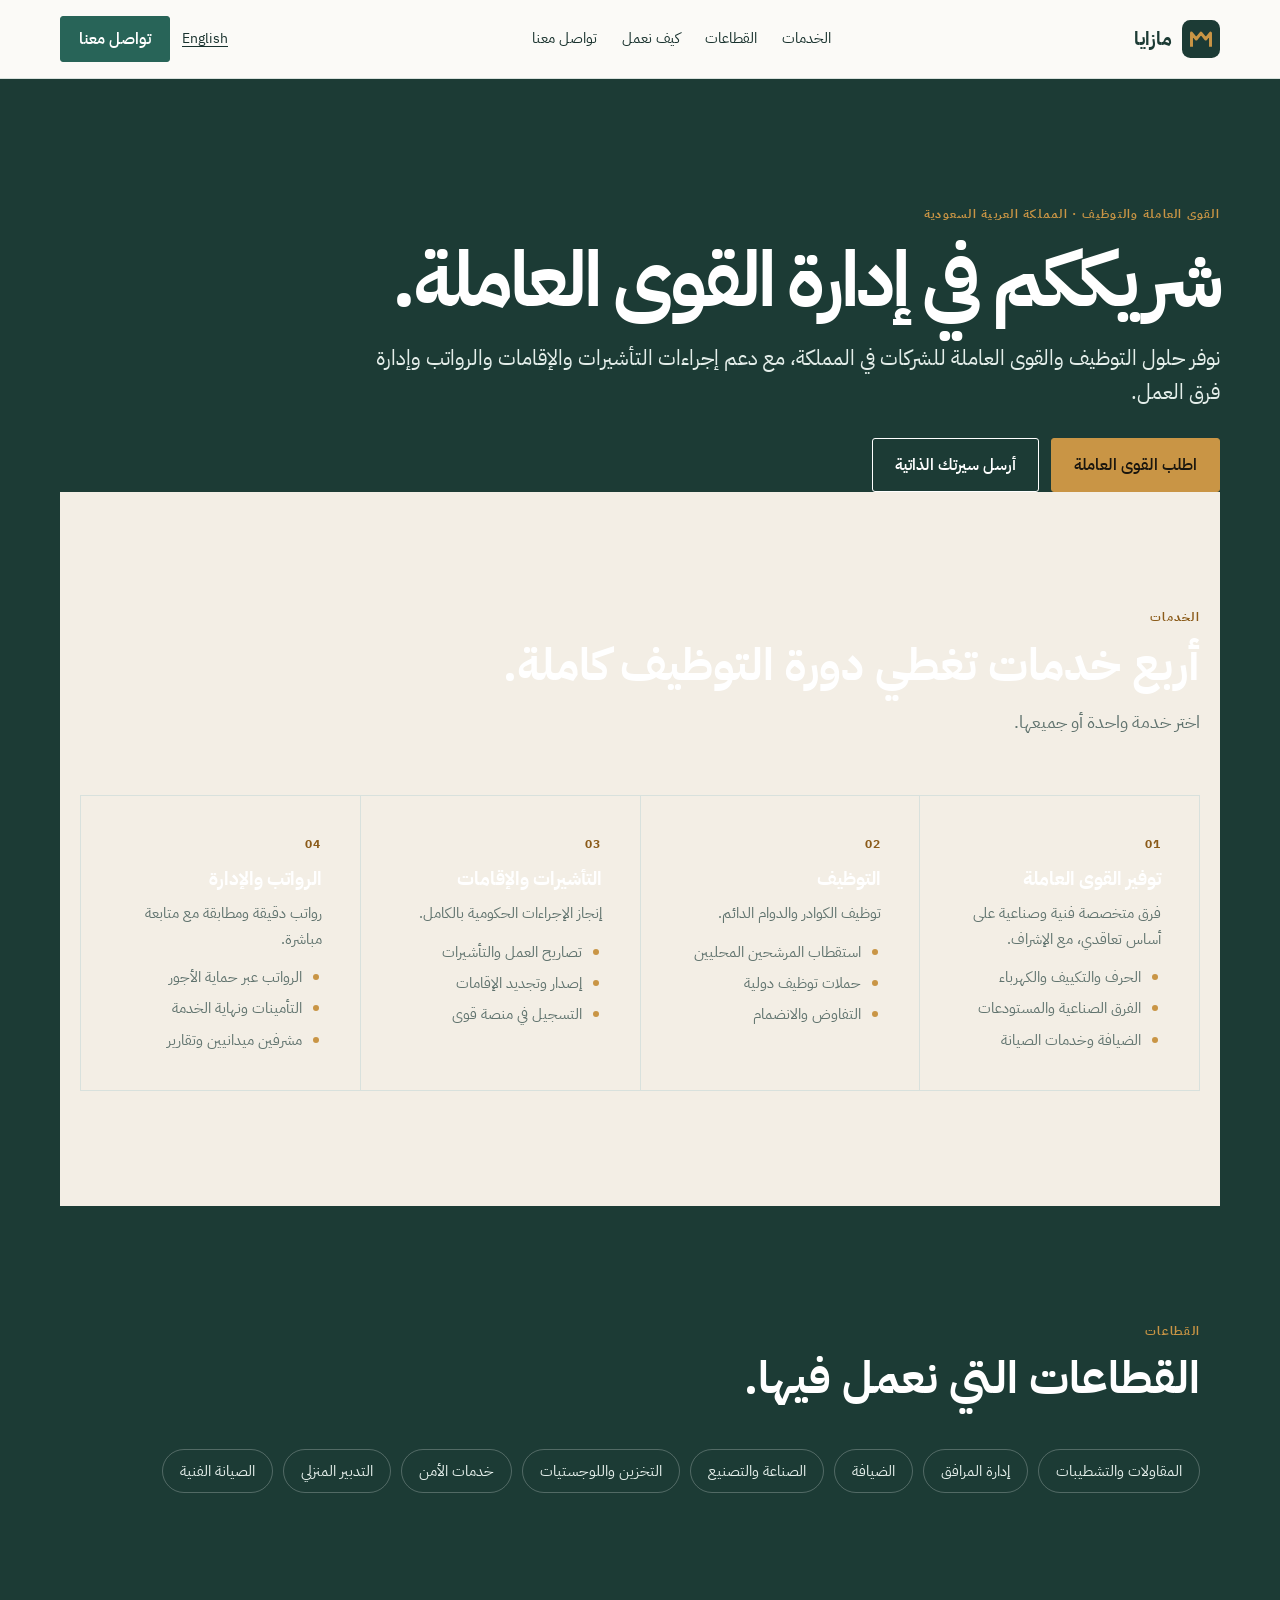
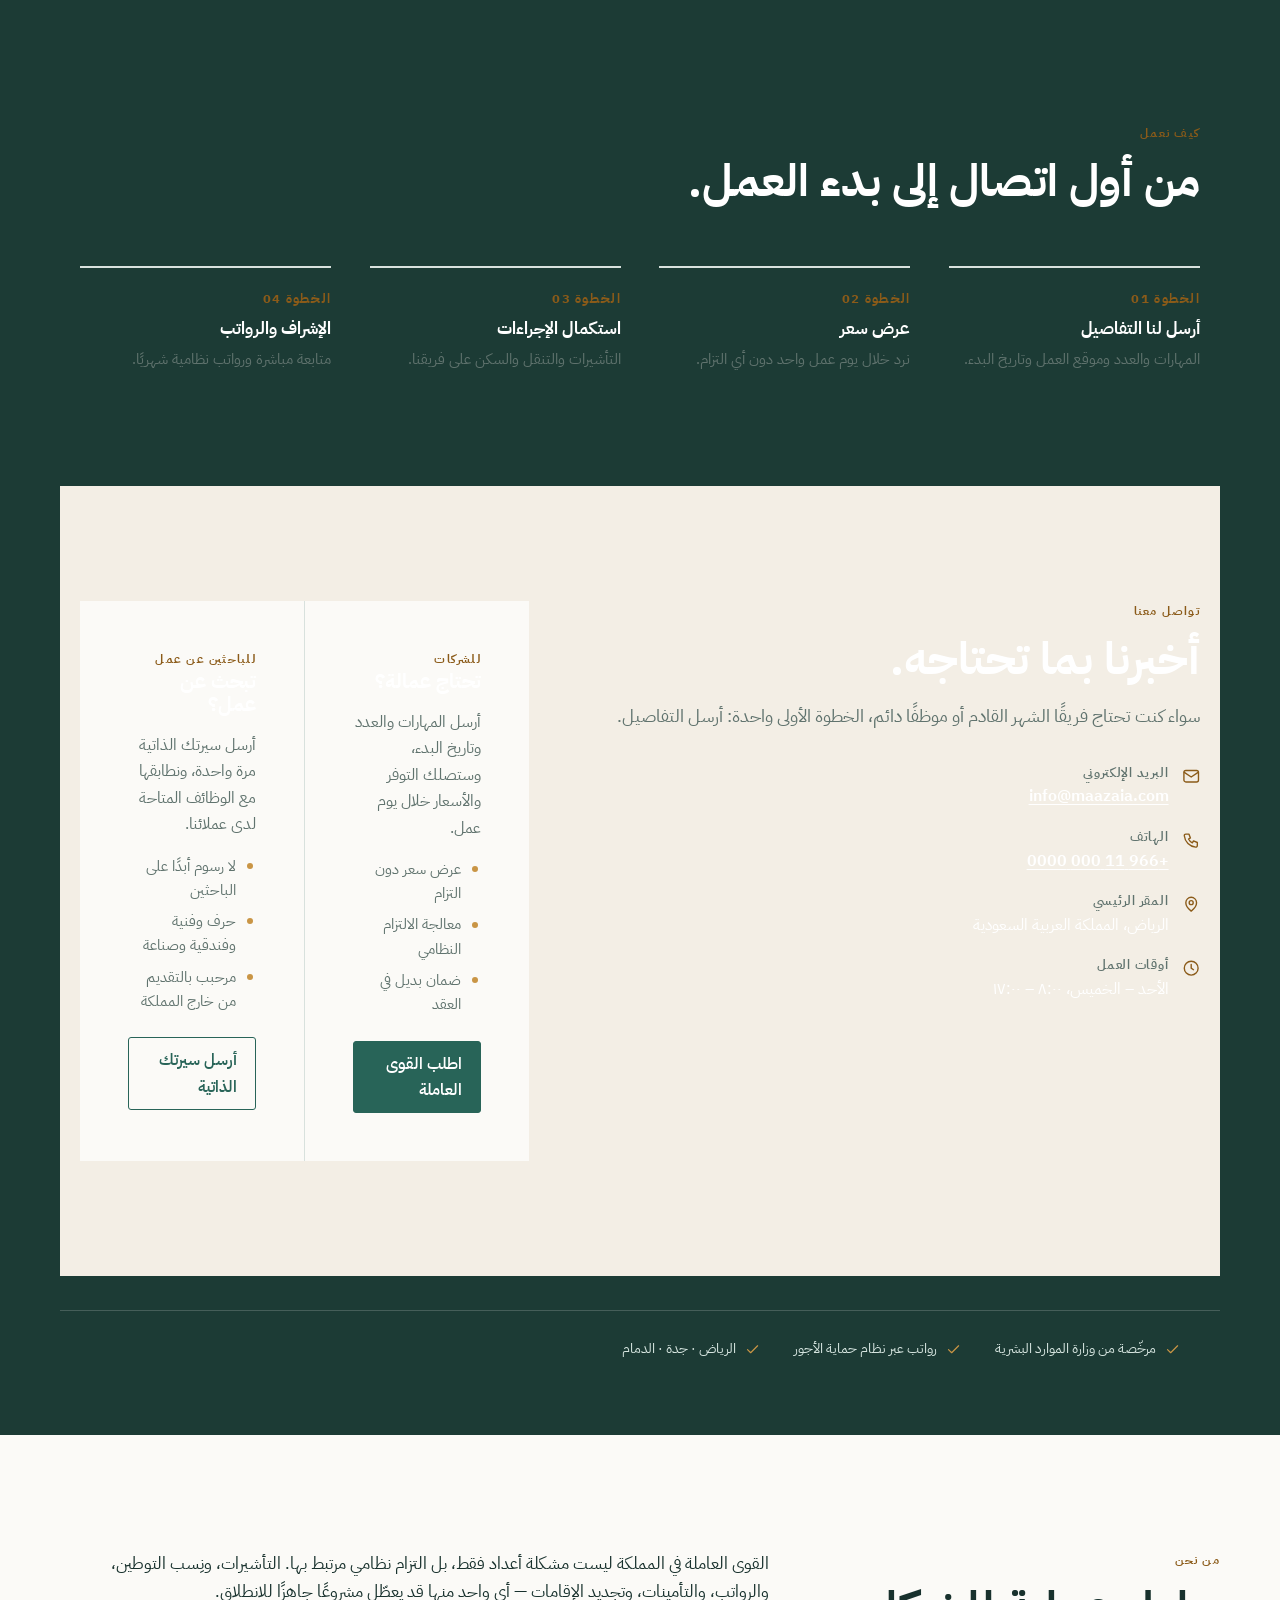
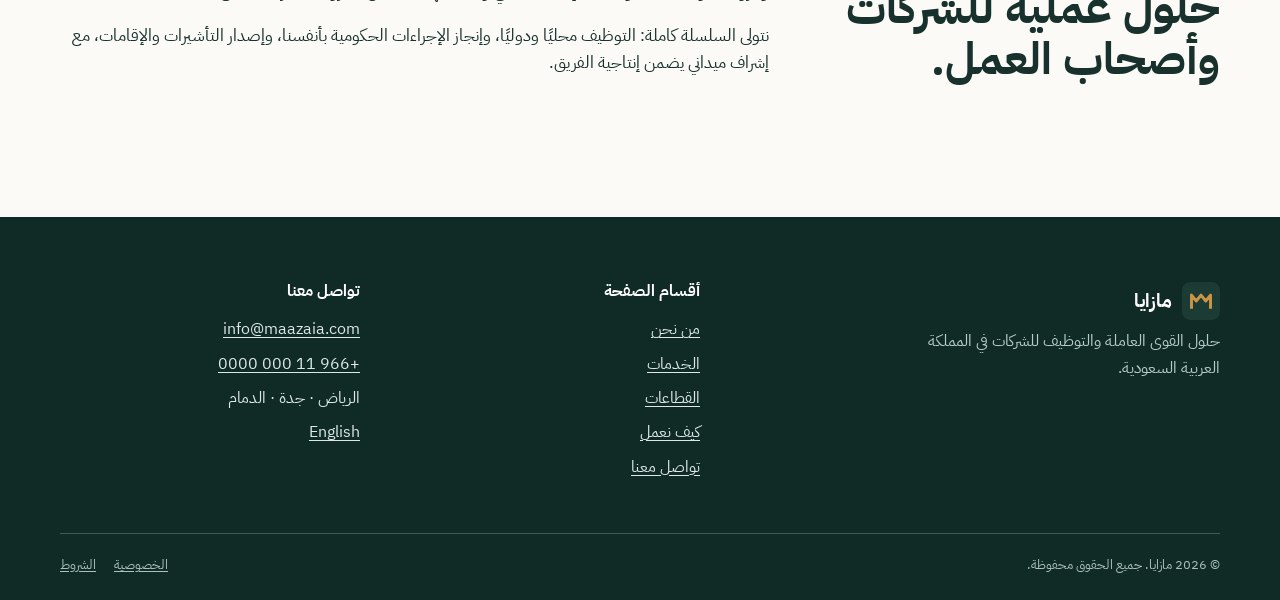
==== ar/index.html @ 1b54a712 "refactor: consolidate site into a single-page landing page The site had nine near-duplicate pages (1" ====
<!doctype html>
<html lang="ar" dir="rtl">
<head>
<meta charset="utf-8">
<meta name="viewport" content="width=device-width, initial-scale=1">
<title>مازايا | حلول القوى العاملة والتوظيف في المملكة</title>
<meta name="description" content="مازايا توفر حلول القوى العاملة والتوظيف، ومعالجة التأشيرات والإقامات والرواتب للشركات في المملكة العربية السعودية.">
<link rel="canonical" href="https://maazaia.com/ar/">
<link rel="alternate" hreflang="en" href="https://maazaia.com/">
<link rel="alternate" hreflang="ar" href="https://maazaia.com/ar/">
<link rel="alternate" hreflang="x-default" href="https://maazaia.com/">
<meta name="robots" content="index, follow, max-image-preview:large">
<meta name="theme-color" content="#1c3b35">
<meta property="og:type" content="website">
<meta property="og:site_name" content="مازايا">
<meta property="og:locale" content="ar_SA">
<meta property="og:url" content="https://maazaia.com/ar/">
<meta property="og:title" content="مازايا | حلول القوى العاملة والتوظيف في المملكة">
<meta property="og:description" content="حلول القوى العاملة والتوظيف، ومعالجة التأشيرات والإقامات والرواتب للشركات في المملكة العربية السعودية.">
<meta property="og:image" content="https://maazaia.com/assets/img/og-image.png">
<meta name="twitter:card" content="summary_large_image">
<link rel="icon" href="../assets/img/favicon.svg" type="image/svg+xml">
<link rel="preconnect" href="https://fonts.googleapis.com">
<link rel="preconnect" href="https://fonts.gstatic.com" crossorigin>
<link rel="stylesheet" href="https://fonts.googleapis.com/css2?family=IBM+Plex+Sans+Arabic:wght@300;400;500;600;700&display=swap">
<link rel="stylesheet" href="../assets/css/styles.css">
</head>
<body>
<a class="skip" href="#main">تخطي إلى المحتوى</a>

<header class="site-head">
  <div class="wrap site-head__in">
    <a class="brand" href="/ar/" aria-label="مازايا"><img class="brand__mark" src="../assets/img/logo-placeholder.svg" alt="" width="38" height="38"><span>مازايا</span></a>
    <nav class="nav" aria-label="القائمة"><ul class="nav__list"><li><a class="nav__link" href="#services">الخدمات</a></li><li><a class="nav__link" href="#sectors">القطاعات</a></li><li><a class="nav__link" href="#how">كيف نعمل</a></li><li><a class="nav__link" href="#contact">تواصل معنا</a></li></ul></nav>
    <div class="head-actions">
      <a class="lang" href="/" hreflang="en" lang="en">English</a>
      <a class="btn head-cta" href="#contact">تواصل معنا</a>
    </div>
  </div>
</header>

<main id="main">

  <section class="hero">
    <div class="wrap">
      <span class="eyebrow eyebrow--onink">القوى العاملة والتوظيف · المملكة العربية السعودية</span>
      <h1 style="margin-top:var(--sp-sm)">شريككم في إدارة القوى العاملة.</h1>
      <p class="hero__sub">نوفر حلول التوظيف والقوى العاملة للشركات في المملكة، مع دعم إجراءات التأشيرات والإقامات والرواتب وإدارة فرق العمل.</p>
      <div class="btns" style="margin-top:28px">
        <a class="btn btn--accent btn--lg" href="#contact">اطلب القوى العاملة</a>
        <a class="btn btn--onink btn--lg" href="#contact">أرسل سيرتك الذاتية</a>
      </div>
<section class="section band" id="services">
    <div class="wrap">
      <div class="head" style="margin-bottom:clamp(34px,5vw,58px)">
        <span class="eyebrow">الخدمات</span>
        <h2 style="margin-top:var(--sp-sm)">أربع خدمات تغطي دورة التوظيف كاملة.</h2>
        <p class="lead">اختر خدمة واحدة أو جميعها.</p>
      </div>
      <div class="cards">
        <div class="card"><span class="card__n">01</span><h3>توفير القوى العاملة</h3><p>فرق متخصصة فنية وصناعية على أساس تعاقدي، مع الإشراف.</p><ul class="card__list"><li>الحرف والتكييف والكهرباء</li><li>الفرق الصناعية والمستودعات</li><li>الضيافة وخدمات الصيانة</li></ul></div>
        <div class="card"><span class="card__n">02</span><h3>التوظيف</h3><p>توظيف الكوادر والدوام الدائم.</p><ul class="card__list"><li>استقطاب المرشحين المحليين</li><li>حملات توظيف دولية</li><li>التفاوض والانضمام</li></ul></div>
        <div class="card"><span class="card__n">03</span><h3>التأشيرات والإقامات</h3><p>إنجاز الإجراءات الحكومية بالكامل.</p><ul class="card__list"><li>تصاريح العمل والتأشيرات</li><li>إصدار وتجديد الإقامات</li><li>التسجيل في منصة قوى</li></ul></div>
        <div class="card"><span class="card__n">04</span><h3>الرواتب والإدارة</h3><p>رواتب دقيقة ومطابقة مع متابعة مباشرة.</p><ul class="card__list"><li>الرواتب عبر حماية الأجور</li><li>التأمينات ونهاية الخدمة</li><li>مشرفين ميدانيين وتقارير</li></ul></div>
      </div>
    </div>
  </section>

  <section class="section band--ink" id="sectors">
    <div class="wrap">
      <div class="head" style="margin-bottom:clamp(28px,4vw,44px)">
        <span class="eyebrow eyebrow--onink">القطاعات</span>
        <h2 style="margin-top:var(--sp-sm);color:#fff">القطاعات التي نعمل فيها.</h2>
      </div>
      <ul class="pills" style="list-style:none;padding:0;margin:0">
        <li class="pill">المقاولات والتشطيبات</li>
        <li class="pill">إدارة المرافق</li>
        <li class="pill">الضيافة</li>
        <li class="pill">الصناعة والتصنيع</li>
        <li class="pill">التخزين واللوجستيات</li>
        <li class="pill">خدمات الأمن</li>
        <li class="pill">التدبير المنزلي</li>
        <li class="pill">الصيانة الفنية</li>
      </ul>
    </div>
  </section>

  <section class="section" id="how">
    <div class="wrap">
      <div class="head" style="margin-bottom:clamp(34px,5vw,58px)">
        <span class="eyebrow">كيف نعمل</span>
        <h2 style="margin-top:var(--sp-sm)">من أول اتصال إلى بدء العمل.</h2>
      </div>
      <div class="process">
        <div class="step"><span class="step__n">الخطوة 01</span><h3>أرسل لنا التفاصيل</h3><p>المهارات والعدد وموقع العمل وتاريخ البدء.</p></div>
        <div class="step"><span class="step__n">الخطوة 02</span><h3>عرض سعر</h3><p>نرد خلال يوم عمل واحد دون أي التزام.</p></div>
        <div class="step"><span class="step__n">الخطوة 03</span><h3>استكمال الإجراءات</h3><p>التأشيرات والتنقل والسكن على فريقنا.</p></div>
        <div class="step"><span class="step__n">الخطوة 04</span><h3>الإشراف والرواتب</h3><p>متابعة مباشرة ورواتب نظامية شهريًا.</p></div>
      </div>
    </div>
  </section>

<section class="section band" id="contact">
    <div class="wrap contact-grid">
      <div>
        <span class="eyebrow">تواصل معنا</span>
        <h2 style="margin-top:var(--sp-sm)">أخبرنا بما تحتاجه.</h2>
        <p class="lead" style="margin-bottom:30px">سواء كنت تحتاج فريقًا الشهر القادم أو موظفًا دائم، الخطوة الأولى واحدة: أرسل التفاصيل.</p>
        <ul class="contact-list">
          <li><svg viewBox="0 0 24 24" fill="none" stroke="currentColor" stroke-width="1.8" stroke-linecap="round" stroke-linejoin="round" aria-hidden="true"><rect x="2.5" y="4.5" width="19" height="15" rx="2.5"/><path d="M3 7l9 6 9-6"/></svg><span><strong>البريد الإلكتروني</strong><a href="mailto:info@maazaia.com">info@maazaia.com</a></span></li>
          <li><svg viewBox="0 0 24 24" fill="none" stroke="currentColor" stroke-width="1.8" stroke-linecap="round" stroke-linejoin="round" aria-hidden="true"><path d="M5 4h4l2 5-2.5 1.5a11 11 0 005 5L15 13l5 2v4a2 2 0 01-2.2 2A16.5 16.5 0 013 6.2 2 2 0 015 4z"/></svg><span><strong>الهاتف</strong><a href="tel:+966110000000">+966 11 000 0000</a></span></li>
          <li><svg viewBox="0 0 24 24" fill="none" stroke="currentColor" stroke-width="1.8" stroke-linecap="round" stroke-linejoin="round" aria-hidden="true"><path d="M12 21s7-5.6 7-11a7 7 0 10-14 0c0 5.4 7 11 7 11z"/><circle cx="12" cy="10" r="2.6"/></svg><span><strong>المقر الرئيسي</strong>الرياض، المملكة العربية السعودية</span></li>
          <li><svg viewBox="0 0 24 24" fill="none" stroke="currentColor" stroke-width="1.8" stroke-linecap="round" stroke-linejoin="round" aria-hidden="true"><circle cx="12" cy="12" r="9"/><path d="M12 7v5l3 2"/></svg><span><strong>أوقات العمل</strong>الأحد – الخميس، ٨:٠٠ – ١٧:٠٠</span></li>
        </ul>
      </div>
      <div class="audience">
        <div class="audience__col">
          <span class="eyebrow">للشركات</span><h3>تحتاج عمالة؟</h3>
          <p style="color:var(--muted)">أرسل المهارات والعدد وتاريخ البدء، وستصلك التوفر والأسعار خلال يوم عمل.</p>
          <ul class="card__list" style="margin-top:16px"><li>عرض سعر دون التزام</li><li>معالجة الالتزام النظامي</li><li>ضمان بديل في العقد</li></ul>
          <a class="btn" style="margin-top:24px" href="mailto:info@maazaia.com?subject=Manpower%20request">اطلب القوى العاملة</a>
        </div>
        <div class="audience__col">
          <span class="eyebrow">للباحثين عن عمل</span><h3>تبحث عن عمل؟</h3>
          <p style="color:var(--muted)">أرسل سيرتك الذاتية مرة واحدة، ونطابقها مع الوظائف المتاحة لدى عملائنا.</p>
          <ul class="card__list" style="margin-top:16px"><li>لا رسوم أبدًا على الباحثين</li><li>حرف وفنية وفندقية وصناعة</li><li>مرحبب بالتقديم من خارج المملكة</li></ul>
          <a class="btn btn--ghost" style="margin-top:24px" href="mailto:info@maazaia.com?subject=CV">أرسل سيرتك الذاتية</a>
        </div>
      </div>
    </div>
  </section>
<!--S3-->
      <ul class="trust">
        <li class="trust__item"><svg viewBox="0 0 24 24" fill="none" stroke="currentColor" stroke-width="1.9" stroke-linecap="round" stroke-linejoin="round" aria-hidden="true"><path d="M20 6L9 17l-5-5"/></svg>مرخّصة من وزارة الموارد البشرية</li>
        <li class="trust__item"><svg viewBox="0 0 24 24" fill="none" stroke="currentColor" stroke-width="1.9" stroke-linecap="round" stroke-linejoin="round" aria-hidden="true"><path d="M20 6L9 17l-5-5"/></svg>رواتب عبر نظام حماية الأجور</li>
        <li class="trust__item"><svg viewBox="0 0 24 24" fill="none" stroke="currentColor" stroke-width="1.9" stroke-linecap="round" stroke-linejoin="round" aria-hidden="true"><path d="M20 6L9 17l-5-5"/></svg>الرياض · جدة · الدمام</li>
      </ul>
    </div>
  </section>

  <section class="section" id="about">
    <div class="wrap split">
      <div><span class="eyebrow">من نحن</span><h2 style="margin-top:var(--sp-sm)">حلول عملية للشركات وأصحاب العمل.</h2></div>
      <div class="prose">
        <p>القوى العاملة في المملكة ليست مشكلة أعداد فقط، بل التزام نظامي مرتبط بها. التأشيرات، ونِسب التوطين، والرواتب، والتأمينات، وتجديد الإقامات — أي واحد منها قد يعطّل مشروعًا جاهزًا للانطلاق.</p>
        <p>نتولى السلسلة كاملة: التوظيف محليًا ودوليًا، وإنجاز الإجراءات الحكومية بأنفسنا، وإصدار التأشيرات والإقامات، مع إشراف ميداني يضمن إنتاجية الفريق.</p>
      </div>
    </div>
  </section>

</main>

<footer class="site-foot">
  <div class="wrap">
    <div class="foot__cols">
      <div class="foot__brand"><a class="brand" href="/ar/" style="color:#fff"><img class="brand__mark" src="../assets/img/logo-placeholder.svg" alt="" width="38" height="38"><span>مازايا</span></a><p>حلول القوى العاملة والتوظيف للشركات في المملكة العربية السعودية.</p></div>
      <div><h2 class="foot__h">أقسام الصفحة</h2><ul class="foot__list"><li><a href="#about">من نحن</a></li><li><a href="#services">الخدمات</a></li><li><a href="#sectors">القطاعات</a></li><li><a href="#how">كيف نعمل</a></li><li><a href="#contact">تواصل معنا</a></li></ul></div>
      <div><h2 class="foot__h">تواصل معنا</h2><ul class="foot__list"><li><a href="mailto:info@maazaia.com">info@maazaia.com</a></li><li><a href="tel:+966110000000">+966 11 000 0000</a></li><li>الرياض · جدة · الدمام</li><li><a href="/" lang="en">English</a></li></ul></div>
    </div>
    <div class="foot__bar"><span>© 2026 مازايا. جميع الحقوق محفوظة.</span><nav aria-label="الشروط"><a href="/privacy">الخصوصية</a><a href="/terms">الشروط</a></nav></div>
  </div>
</footer>

</body>
</html>
---- assets/css/styles.css ----
:root {
  --brand: #286458;
  --brand-deep: #1c3b35;
  --brand-darker: #102a25;
  --brand-soft: #edf5f2;
  --accent: #c99545;
  --accent-deep: #8b5b19;
  --ink: #18312d;
  --muted: #60736e;
  --paper: #fbfaf7;
  --sand: #f3eee5;
  --line: #d8e1dd;
  --sans: "IBM Plex Sans Arabic", Arial, sans-serif;
  --serif: Georgia, serif;
  --sp-sm: 12px;
  --sp-md: 24px;
  --sp-lg: 40px;
}
* { box-sizing: border-box; }
html { scroll-behavior: smooth; }
body { margin: 0; background: var(--paper); color: var(--ink); font-family: var(--sans); line-height: 1.65; }
a { color: inherit; text-decoration-thickness: .08em; text-underline-offset: .18em; }
img, svg { max-width: 100%; }
.wrap { width: min(1160px, calc(100% - 40px)); margin-inline: auto; }
.skip { position: absolute; inset-inline-start: 12px; top: -60px; z-index: 20; padding: 10px 16px; background: var(--accent); color: #111; }
.skip:focus { top: 12px; }
.site-head { position: relative; z-index: 5; background: var(--paper); border-bottom: 1px solid var(--line); }
.site-head__in { min-height: 78px; display: flex; align-items: center; gap: 28px; }
.brand { display: inline-flex; align-items: center; gap: 10px; color: var(--brand-deep); font-size: 1.2rem; font-weight: 700; text-decoration: none; }
.brand__mark { width: 38px; height: 38px; flex: none; }
.nav { margin-inline: auto; } .nav__list { display: flex; gap: 25px; list-style: none; padding: 0; margin: 0; } .nav__link { text-decoration: none; font-size: .95rem; }
.head-actions, .btns { display: flex; align-items: center; gap: 12px; flex-wrap: wrap; }
.btn { display: inline-flex; align-items: center; justify-content: center; min-height: 44px; padding: 9px 18px; border: 1px solid var(--brand); border-radius: 3px; background: var(--brand); color: white; font-weight: 600; text-decoration: none; }
.btn:hover { background: var(--brand-deep); } .btn--accent { background: var(--accent); border-color: var(--accent); color: #1a160e; } .btn--onink { border-color: white; background: transparent; color: white; } .btn--ghost { background: transparent; color: var(--brand); } .btn--lg { padding: 13px 22px; }
.lang { font-size: .9rem; } .i { width: 1.1em; height: 1.1em; vertical-align: -.18em; } .burger { display: none; border: 0; background: none; padding: 10px; color: inherit; }
.hero { background: var(--brand-deep); color: white; padding: clamp(64px, 10vw, 125px) 0 58px; } .hero__grid { display: grid; grid-template-columns: minmax(0, 1.35fr) minmax(250px, .65fr); gap: 70px; align-items: end; } h1,h2,h3 { line-height: 1.15; margin: 0 0 16px; } h1 { font-size: clamp(2.4rem, 6vw, 5.5rem); letter-spacing: -.04em; } h2 { font-size: clamp(1.8rem, 3.5vw, 3.2rem); } h3 { font-size: 1.25rem; } p { margin: 0 0 16px; } .hero__sub { max-width: 65ch; color: #e4eeea; font-size: clamp(1.05rem, 1.8vw, 1.3rem); } .hero__quote { border-inline-start: 3px solid var(--accent); padding-inline-start: 22px; font-family: var(--serif); font-size: 1.45rem; } .hero__quote cite { display: block; margin-top: 18px; font-family: var(--sans); font-size: .85rem; color: #c8d9d3; }
.eyebrow { display: block; color: var(--accent-deep); font-size: .78rem; font-weight: 700; letter-spacing: .1em; text-transform: uppercase; } .eyebrow--onink { color: var(--accent); }
.creds { display: grid; grid-template-columns: repeat(4, 1fr); gap: 1px; background: rgba(255,255,255,.25); } .cred { padding: 17px; background: var(--brand-deep); } .cred__k,.cred__v { display: block; } .cred__k { color: #b9d0c9; font-size: .8rem; } .cred__v { font-weight: 600; }
.section { padding: clamp(60px, 9vw, 115px) 0; } .band { background: var(--sand); } .band--ink { background: var(--brand-deep); color: white; } .split { display: grid; grid-template-columns: minmax(180px, .7fr) minmax(0, 1.3fr); gap: 70px; } .head { max-width: 760px; } .lead { font-size: 1.15rem; color: var(--muted); max-width: 65ch; } .prose { max-width: 70ch; font-size: 1.05rem; } .small { font-size: .85rem; } .muted { color: var(--muted); }
.figs { display: grid; grid-template-columns: repeat(4, 1fr); gap: 22px; } .fig__v { font-size: clamp(1.8rem, 4vw, 3rem); font-weight: 700; color: var(--brand); } .fig p { color: var(--muted); font-size: .9rem; }
.rows { border-top: 1px solid var(--line); } .row { display: grid; grid-template-columns: 55px 1fr; gap: 20px; padding: 24px 0; border-bottom: 1px solid var(--line); } .row__n,.step__n { color: var(--accent-deep); font-weight: 700; } .dlist__row { display: grid; grid-template-columns: 1fr 1.2fr; gap: 24px; padding: 19px 0; border-bottom: 1px solid var(--line); } .dlist__k { font-weight: 600; } .dlist__v { color: var(--muted); }
.steps { display: grid; grid-template-columns: repeat(3, 1fr); gap: 30px; margin-top: 45px; } .step { padding-top: 18px; border-top: 1px solid #74928a; } .step p { color: #c8d9d3; } .panels { display: grid; grid-template-columns: 1fr 1fr; } .panel { padding: clamp(35px, 6vw, 75px); background: var(--accent); } .panel + .panel { background: var(--brand); color: white; } .faq { border-top: 1px solid var(--line); } details { border-bottom: 1px solid var(--line); padding: 18px 0; } summary { cursor: pointer; font-weight: 600; } table { width: 100%; border-collapse: collapse; } th,td { text-align: start; padding: 14px 10px; border-bottom: 1px solid var(--line); vertical-align: top; } th { width: 40%; }
.phero { background: var(--brand-soft); padding: 58px 0; } .crumbs { margin-bottom: 30px; font-size: .9rem; } .crumbs .i { margin: 0 8px; } .site-foot { background: var(--brand-darker); color: #dce9e5; padding: 65px 0 25px; } .foot__grid { display: grid; grid-template-columns: 1.5fr repeat(3, 1fr); gap: 35px; } .foot__brand p { max-width: 32ch; color: #b7ccc5; } .foot__h { font-size: 1rem; color: white; } .foot__list { list-style: none; padding: 0; margin: 0; } .foot__list li { margin: 8px 0; } .ph-note { font-size: .8rem; color: #d8b87d !important; } .foot__bar { display: flex; justify-content: space-between; gap: 15px; flex-wrap: wrap; border-top: 1px solid #3b5c54; margin-top: 45px; padding-top: 20px; font-size: .8rem; color: #abc0b9; } .foot__bar nav { display: flex; gap: 18px; }
.drawer { display: none; } @media (max-width: 760px) { .wrap { width: min(100% - 28px, 600px); } .nav,.head-cta { display: none; } .burger { display: block; } .site-head__in { justify-content: space-between; } .hero__grid,.split { grid-template-columns: 1fr; gap: 35px; } .hero { padding-top: 65px; } .creds,.figs,.steps { grid-template-columns: repeat(2, 1fr); } .dlist__row { grid-template-columns: 1fr; gap: 3px; } .panels,.foot__grid { grid-template-columns: 1fr; } .drawer[data-open="true"] { display: block; position: fixed; inset: 0; z-index: 10; overflow: auto; background: var(--paper); padding-bottom: 35px; } .drawer__top { display: flex; align-items: center; min-height: 78px; border-bottom: 1px solid var(--line); } .drawer__body { padding-top: 30px; } .drawer__list { display: grid; gap: 20px; font-size: 1.3rem; } .drawer__list a { text-decoration: none; } .drawer__foot { display: grid; gap: 12px; margin-top: 40px; } }
/* ============ Single-page landing components ============ */

/* Section nav in the sticky header */
.nav__link.is-current { color: var(--brand); font-weight: 600; }
.nav__list li { display: flex; }

/* Trust strip under the hero */
.trust { display: flex; flex-wrap: wrap; gap: 10px 34px; margin-top: 34px; padding-top: 26px; border-top: 1px solid rgba(255,255,255,.18); }
.trust__item { display: flex; align-items: center; gap: 9px; color: #d5e4df; font-size: .9rem; }
.trust__item svg { width: 1.05em; height: 1.05em; flex: none; color: var(--accent); }
@media (max-width: 620px) { .trust { gap: 10px 22px; } .trust__item { font-size: .84rem; } }

/* Card grid — services */
.cards { display: grid; grid-template-columns: repeat(auto-fit, minmax(255px, 1fr)); gap: 1px; background: var(--line); border: 1px solid var(--line); }
.card { background: var(--paper); padding: clamp(26px, 3vw, 38px); }
.band .card { background: var(--sand); }
.card__n { display: block; color: var(--accent-deep); font-size: .78rem; font-weight: 700; letter-spacing: .1em; margin-bottom: 14px; }
.card h3 { font-size: 1.16rem; margin-bottom: 10px; }
.card p { margin: 0; color: var(--muted); font-size: .96rem; }
.card__list { margin: 14px 0 0; padding: 0; list-style: none; display: grid; gap: 7px; }
.card__list li { position: relative; padding-inline-start: 20px; color: var(--muted); font-size: .92rem; }
.card__list li::before { content: ""; position: absolute; inset-inline-start: 3px; top: .62em; width: 6px; height: 6px; border-radius: 50%; background: var(--accent); }

/* Sector pills — industries */
.pills { display: flex; flex-wrap: wrap; gap: 10px; }
.pill { padding: 9px 17px; border: 1px solid var(--line); border-radius: 999px; background: var(--paper); font-size: .93rem; }
.band--ink .pill { background: transparent; border-color: rgba(255,255,255,.24); color: #e6f0ec; }

/* Numbered process steps */
.process { counter-reset: step; display: grid; grid-template-columns: repeat(auto-fit, minmax(215px, 1fr)); gap: clamp(24px, 3vw, 40px); }
.step { position: relative; padding-top: 20px; border-top: 2px solid var(--line); }
.band--ink .step { border-top-color: rgba(255,255,255,.22); }
.step__n { display: block; font-size: .8rem; font-weight: 700; letter-spacing: .1em; color: var(--accent-deep); margin-bottom: 10px; }
.band--ink .step__n { color: var(--accent); }
.step h3 { font-size: 1.08rem; margin-bottom: 8px; }
.step p { margin: 0; color: var(--muted); font-size: .94rem; }
.band--ink .step p { color: #c8d9d3; }

/* Contact block */
.contact-grid { display: grid; grid-template-columns: 1.15fr .85fr; gap: clamp(30px, 5vw, 70px); align-items: start; }
.contact-list { list-style: none; padding: 0; margin: 0; display: grid; gap: 16px; }
.contact-list li { display: flex; gap: 13px; align-items: flex-start; }
.contact-list svg { width: 1.15em; height: 1.15em; flex: none; margin-top: .32em; color: var(--accent-deep); }
.contact-list strong { display: block; font-size: .82rem; color: var(--muted); font-weight: 600; text-transform: uppercase; letter-spacing: .06em; }
.contact-list a { font-weight: 600; }

/* Two audience panels */
.audience { display: grid; grid-template-columns: 1fr 1fr; gap: 1px; background: var(--line); }
.audience__col { background: var(--paper); padding: clamp(28px, 4vw, 48px); }

/* Placeholder notice — keeps fabricated content visibly flagged */
.notice { display: flex; gap: 12px; align-items: flex-start; padding: 16px 20px; border-inline-start: 3px solid var(--accent); background: var(--sand); color: var(--ink); font-size: .9rem; }
.notice svg { flex: none; width: 1.15em; height: 1.15em; margin-top: .28em; color: var(--accent-deep); }

/* Footer simplification */
.foot__cols { display: grid; grid-template-columns: 1.6fr repeat(2, 1fr); gap: 40px; }
.foot__cols a { color: #dce9e5; }

@media (max-width: 860px) { .contact-grid { grid-template-columns: 1fr; } .foot__cols { grid-template-columns: 1fr; gap: 30px; } }
@media (max-width: 700px) { .audience { grid-template-columns: 1fr; } }

/* Retained from the original stylesheet */
@media (max-width: 420px) { .creds,.figs { grid-template-columns: 1fr 1fr; } h1 { font-size: 2.7rem; } }
@media (prefers-reduced-motion: reduce) { html { scroll-behavior: auto; } }
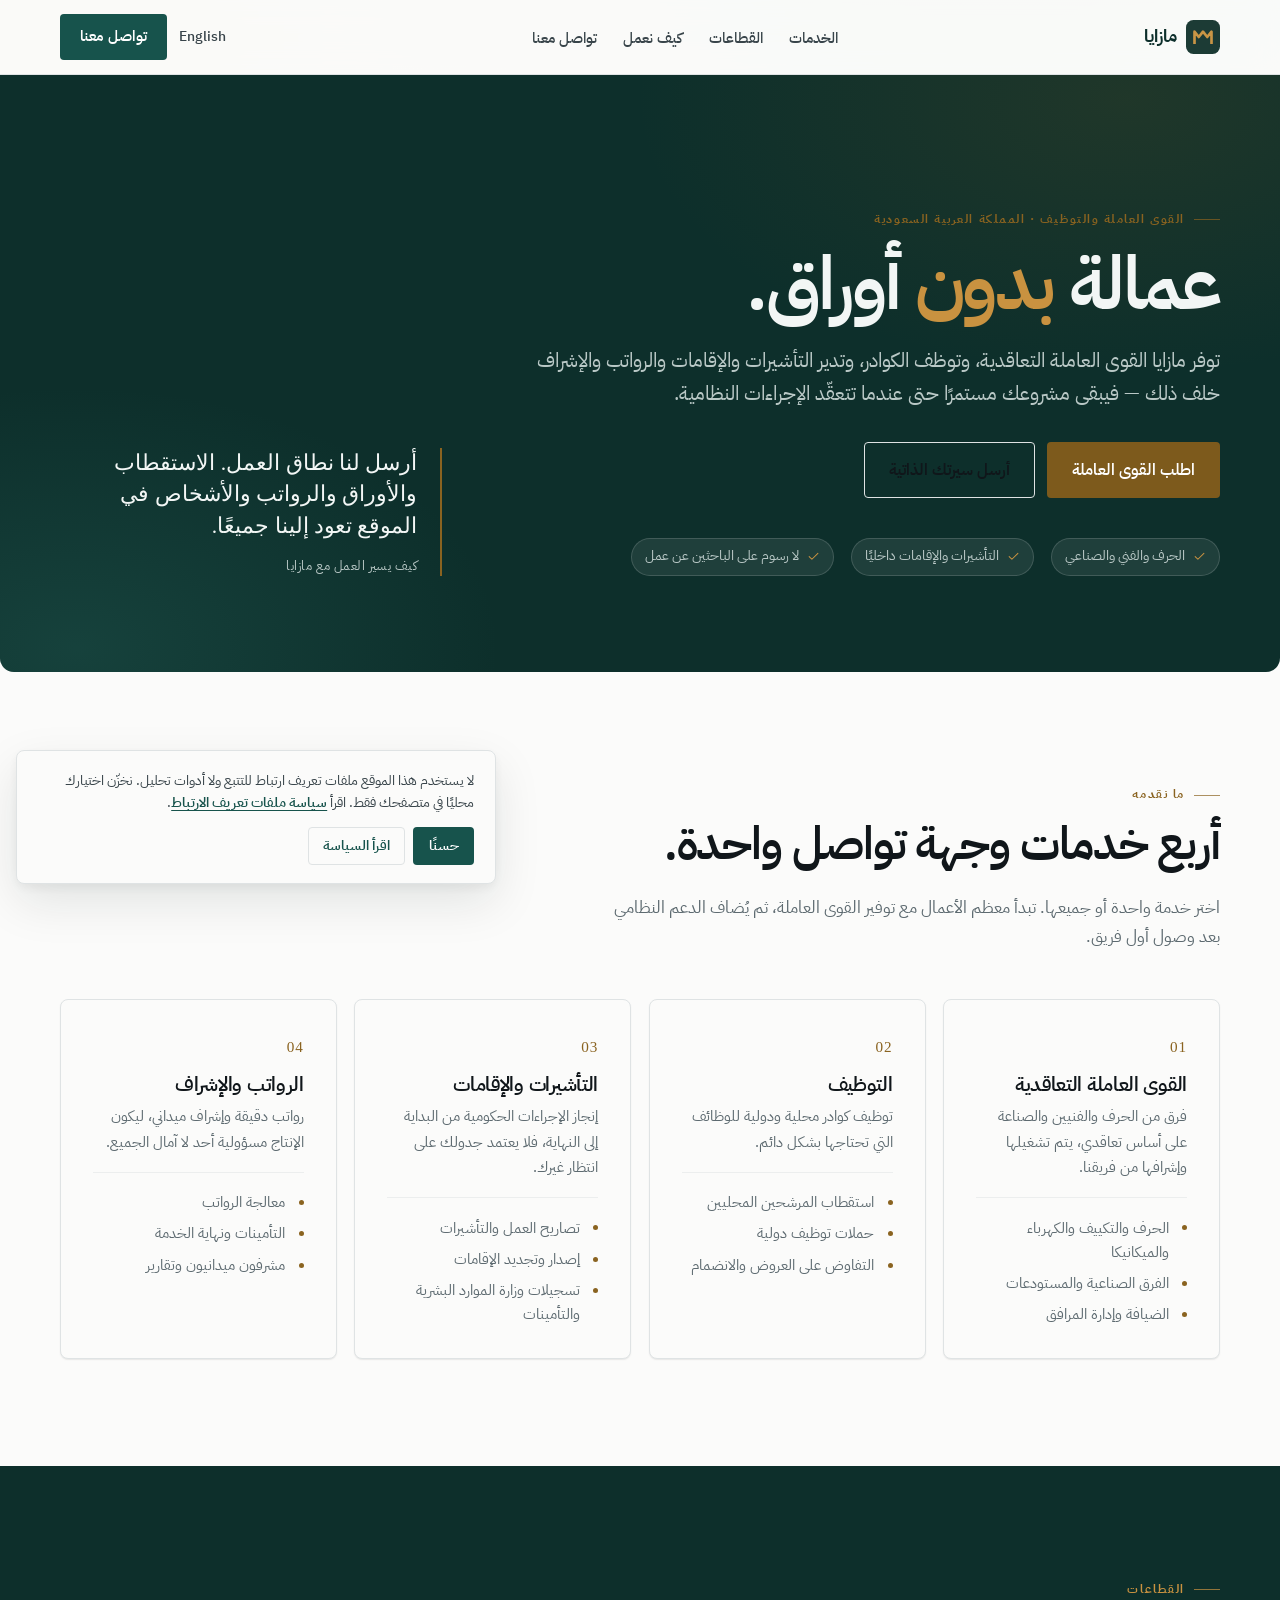
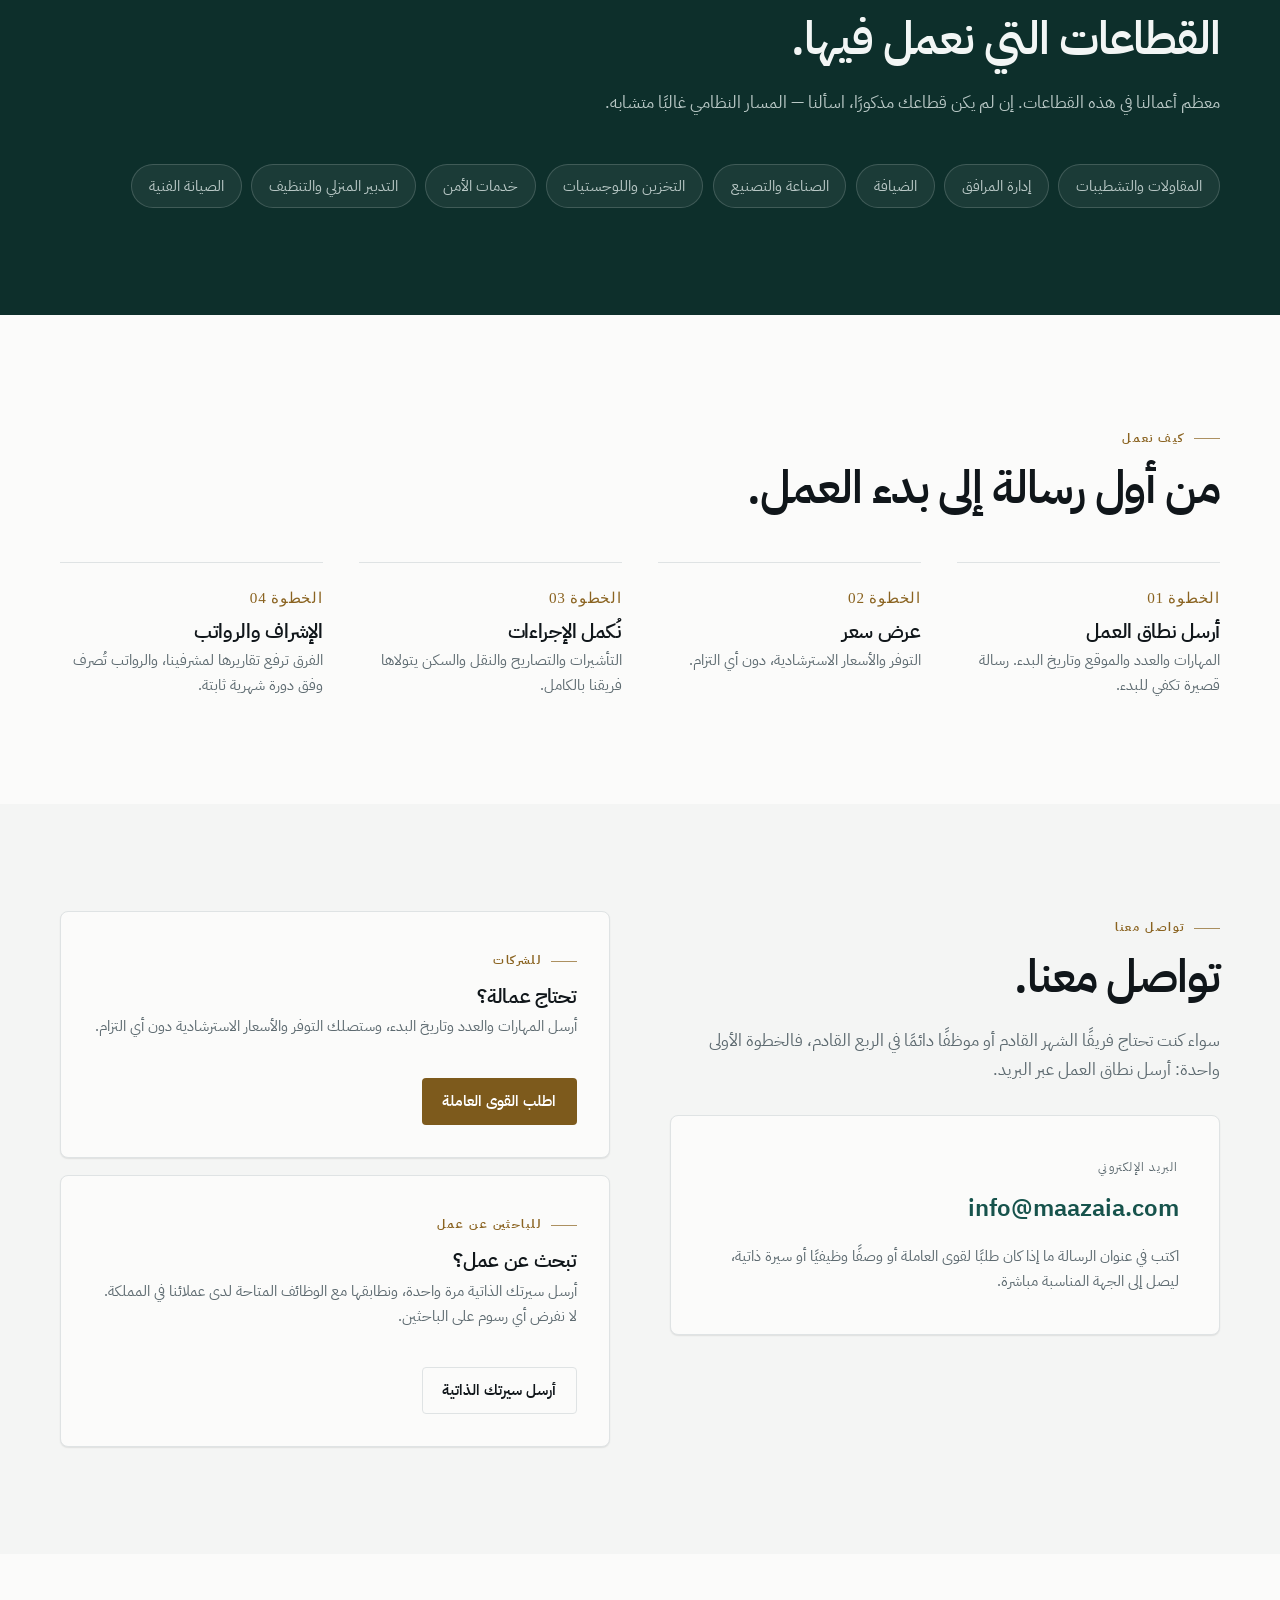
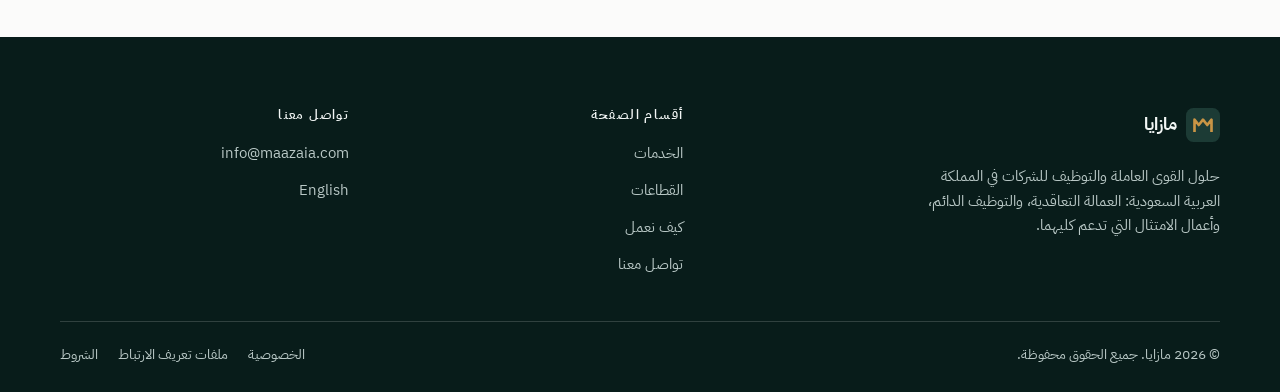
==== commit 40f56ce4: "feat: remove unverified company data, redesign, add cookie policy The site was publishing a fair amo" ====
--- a/ar/index.html
+++ b/ar/index.html
@@ -3,147 +3,242 @@
 <head>
 <meta charset="utf-8">
 <meta name="viewport" content="width=device-width, initial-scale=1">
-<title>مازايا | حلول القوى العاملة والتوظيف في المملكة</title>
-<meta name="description" content="مازايا توفر حلول القوى العاملة والتوظيف، ومعالجة التأشيرات والإقامات والرواتب للشركات في المملكة العربية السعودية.">
+<title>مازايا | القوى العاملة والتوظيف في المملكة العربية السعودية</title>
+<meta name="description" content="مازايا توفر القوى العاملة التعاقدية، وتوظيف الكوادر، وإجراءات التأشيرات والإقامات والرواتب والإشراف على الفرق للشركات في المملكة العربية السعودية.">
 <link rel="canonical" href="https://maazaia.com/ar/">
 <link rel="alternate" hreflang="en" href="https://maazaia.com/">
 <link rel="alternate" hreflang="ar" href="https://maazaia.com/ar/">
 <link rel="alternate" hreflang="x-default" href="https://maazaia.com/">
-<meta name="robots" content="index, follow, max-image-preview:large">
-<meta name="theme-color" content="#1c3b35">
+<meta name="robots" content="index, follow, max-image-preview:large, max-snippet:-1">
+<meta name="theme-color" content="#0d2f2b">
 <meta property="og:type" content="website">
 <meta property="og:site_name" content="مازايا">
 <meta property="og:locale" content="ar_SA">
+<meta property="og:locale:alternate" content="en_US">
 <meta property="og:url" content="https://maazaia.com/ar/">
-<meta property="og:title" content="مازايا | حلول القوى العاملة والتوظيف في المملكة">
-<meta property="og:description" content="حلول القوى العاملة والتوظيف، ومعالجة التأشيرات والإقامات والرواتب للشركات في المملكة العربية السعودية.">
+<meta property="og:title" content="مازايا | القوى العاملة والتوظيف في المملكة العربية السعودية">
+<meta property="og:description" content="القوى العاملة التعاقدية، وتوظيف الكوادر، وأعمال الامتثال التي تدعم ذلك.">
 <meta property="og:image" content="https://maazaia.com/assets/img/og-image.png">
+<meta property="og:image:width" content="1200">
+<meta property="og:image:height" content="630">
 <meta name="twitter:card" content="summary_large_image">
-<link rel="icon" href="../assets/img/favicon.svg" type="image/svg+xml">
+<link rel="icon" href="/assets/img/favicon.svg" type="image/svg+xml">
+<link rel="apple-touch-icon" href="/assets/img/apple-touch-icon.svg">
 <link rel="preconnect" href="https://fonts.googleapis.com">
 <link rel="preconnect" href="https://fonts.gstatic.com" crossorigin>
 <link rel="stylesheet" href="https://fonts.googleapis.com/css2?family=IBM+Plex+Sans+Arabic:wght@300;400;500;600;700&display=swap">
-<link rel="stylesheet" href="../assets/css/styles.css">
+<link rel="stylesheet" href="/assets/css/styles.css">
+<script type="application/ld+json">
+{
+  "@context": "https://schema.org",
+  "@type": "EmploymentAgency",
+  "name": "مازايا",
+  "alternateName": "Maazaia",
+  "url": "https://maazaia.com/ar/",
+  "description": "مازايا توفر القوى العاملة التعاقدية، وتوظيف الكوادر، وإجراءات التأشيرات والإقامات والرواتب للشركات في المملكة العربية السعودية.",
+  "email": "info@maazaia.com",
+  "areaServed": { "@type": "Country", "name": "Saudi Arabia" },
+  "knowsLanguage": ["ar", "en"]
+}
+</script>
 </head>
 <body>
-<a class="skip" href="#main">تخطي إلى المحتوى</a>
+<a class="skip" href="#main">تخطَّ إلى المحتوى</a>
 
 <header class="site-head">
   <div class="wrap site-head__in">
-    <a class="brand" href="/ar/" aria-label="مازايا"><img class="brand__mark" src="../assets/img/logo-placeholder.svg" alt="" width="38" height="38"><span>مازايا</span></a>
-    <nav class="nav" aria-label="القائمة"><ul class="nav__list"><li><a class="nav__link" href="#services">الخدمات</a></li><li><a class="nav__link" href="#sectors">القطاعات</a></li><li><a class="nav__link" href="#how">كيف نعمل</a></li><li><a class="nav__link" href="#contact">تواصل معنا</a></li></ul></nav>
+    <a class="brand" href="/ar/" aria-label="مازايا — الرئيسية">
+      <img class="brand__mark" src="/assets/img/logo-placeholder.svg" alt="" width="34" height="34">
+      <span>مازايا</span>
+    </a>
+    <nav class="nav" aria-label="القائمة الرئيسية">
+      <ul class="nav__list">
+        <li><a class="nav__link" href="#services">الخدمات</a></li>
+        <li><a class="nav__link" href="#sectors">القطاعات</a></li>
+        <li><a class="nav__link" href="#how">كيف نعمل</a></li>
+        <li><a class="nav__link" href="#contact">تواصل معنا</a></li>
+      </ul>
+    </nav>
     <div class="head-actions">
       <a class="lang" href="/" hreflang="en" lang="en">English</a>
       <a class="btn head-cta" href="#contact">تواصل معنا</a>
+      <button class="burger" data-burger aria-expanded="false" aria-controls="drawer" aria-label="فتح القائمة">
+        <svg width="22" height="22" viewBox="0 0 24 24" fill="none" stroke="currentColor" stroke-width="1.8" stroke-linecap="round" aria-hidden="true"><path d="M4 7h16M4 12h16M4 17h16"/></svg>
+      </button>
     </div>
   </div>
 </header>
 
+<div class="drawer" id="drawer" data-open="false">
+  <div class="wrap">
+    <div class="drawer__top">
+      <a class="brand" href="/ar/" data-drawer-close><img class="brand__mark" src="/assets/img/logo-placeholder.svg" alt="" width="34" height="34"><span>مازايا</span></a>
+      <button class="burger" data-burger aria-label="إغلاق القائمة" style="display:block">
+        <svg width="22" height="22" viewBox="0 0 24 24" fill="none" stroke="currentColor" stroke-width="1.8" stroke-linecap="round" aria-hidden="true"><path d="M6 6l12 12M18 6L6 18"/></svg>
+      </button>
+    </div>
+    <nav class="drawer__list" aria-label="قائمة الجوال">
+      <a href="#services" data-drawer-close>الخدمات</a>
+      <a href="#sectors" data-drawer-close>القطاعات</a>
+      <a href="#how" data-drawer-close>كيف نعمل</a>
+      <a href="#contact" data-drawer-close>تواصل معنا</a>
+      <a href="/" lang="en" data-drawer-close>English</a>
+    </nav>
+  </div>
+</div>
+
 <main id="main">
-
-  <section class="hero">
+<section class="hero">
+    <div class="wrap hero__grid">
+      <div>
+        <span class="eyebrow">القوى العاملة والتوظيف · المملكة العربية السعودية</span>
+        <h1>عمالة <em>بدون</em> أوراق.</h1>
+        <p class="hero__sub">توفر مازايا القوى العاملة التعاقدية، وتوظف الكوادر، وتدير التأشيرات والإقامات والرواتب والإشراف خلف ذلك — فيبقى مشروعك مستمرًا حتى عندما تتعقّد الإجراءات النظامية.</p>
+        <div class="btns">
+          <a class="btn btn--accent btn--lg" href="mailto:info@maazaia.com?subject=Manpower%20enquiry">اطلب القوى العاملة</a>
+          <a class="btn btn--ghost btn--lg" href="#contact">أرسل سيرتك الذاتية</a>
+        </div>
+        <ul class="trust">
+          <li class="trust__item"><svg viewBox="0 0 24 24" fill="none" stroke="currentColor" stroke-width="1.9" stroke-linecap="round" stroke-linejoin="round" aria-hidden="true"><path d="M20 6L9 17l-5-5"/></svg>الحرف والفني والصناعي</li>
+          <li class="trust__item"><svg viewBox="0 0 24 24" fill="none" stroke="currentColor" stroke-width="1.9" stroke-linecap="round" stroke-linejoin="round" aria-hidden="true"><path d="M20 6L9 17l-5-5"/></svg>التأشيرات والإقامات داخليًا</li>
+          <li class="trust__item"><svg viewBox="0 0 24 24" fill="none" stroke="currentColor" stroke-width="1.9" stroke-linecap="round" stroke-linejoin="round" aria-hidden="true"><path d="M20 6L9 17l-5-5"/></svg>لا رسوم على الباحثين عن عمل</li>
+        </ul>
+      </div>
+      <div>
+        <blockquote class="hero__quote">
+          أرسل لنا نطاق العمل. الاستقطاب والأوراق والرواتب والأشخاص في الموقع تعود إلينا جميعًا.
+          <cite>كيف يسير العمل مع مازايا</cite>
+        </blockquote>
+      </div>
+    </div>
+  </section>
+
+  <section class="section" id="services">
     <div class="wrap">
-      <span class="eyebrow eyebrow--onink">القوى العاملة والتوظيف · المملكة العربية السعودية</span>
-      <h1 style="margin-top:var(--sp-sm)">شريككم في إدارة القوى العاملة.</h1>
-      <p class="hero__sub">نوفر حلول التوظيف والقوى العاملة للشركات في المملكة، مع دعم إجراءات التأشيرات والإقامات والرواتب وإدارة فرق العمل.</p>
-      <div class="btns" style="margin-top:28px">
-        <a class="btn btn--accent btn--lg" href="#contact">اطلب القوى العاملة</a>
-        <a class="btn btn--onink btn--lg" href="#contact">أرسل سيرتك الذاتية</a>
-      </div>
-<section class="section band" id="services">
+      <div class="head">
+        <span class="eyebrow">ما نقدمه</span>
+        <h2>أربع خدمات وجهة تواصل واحدة.</h2>
+        <p class="lead">اختر خدمة واحدة أو جميعها. تبدأ معظم الأعمال مع توفير القوى العاملة، ثم يُضاف الدعم النظامي بعد وصول أول فريق.</p>
+      </div>
+      <div class="cards">
+        <article class="card rv">
+          <span class="card__n">01</span>
+          <h3>القوى العاملة التعاقدية</h3>
+          <p>فرق من الحرف والفنيين والصناعة على أساس تعاقدي، يتم تشغيلها وإشرافها من فريقنا.</p>
+          <ul class="card__list">
+            <li>الحرف والتكييف والكهرباء والميكانيكا</li>
+            <li>الفرق الصناعية والمستودعات</li>
+            <li>الضيافة وإدارة المرافق</li>
+          </ul>
+        </article>
+        <article class="card rv" data-delay="80">
+          <span class="card__n">02</span>
+          <h3>التوظيف</h3>
+          <p>توظيف كوادر محلية ودولية للوظائف التي تحتاجها بشكل دائم.</p>
+          <ul class="card__list">
+            <li>استقطاب المرشحين المحليين</li>
+            <li>حملات توظيف دولية</li>
+            <li>التفاوض على العروض والانضمام</li>
+          </ul>
+        </article>
+        <article class="card rv" data-delay="160">
+          <span class="card__n">03</span>
+          <h3>التأشيرات والإقامات</h3>
+          <p>إنجاز الإجراءات الحكومية من البداية إلى النهاية، فلا يعتمد جدولك على انتظار غيرك.</p>
+          <ul class="card__list">
+            <li>تصاريح العمل والتأشيرات</li>
+            <li>إصدار وتجديد الإقامات</li>
+            <li>تسجيلات وزارة الموارد البشرية والتأمينات</li>
+          </ul>
+        </article>
+        <article class="card rv" data-delay="240">
+          <span class="card__n">04</span>
+          <h3>الرواتب والإشراف</h3>
+          <p>رواتب دقيقة وإشراف ميداني، ليكون الإنتاج مسؤولية أحد لا آمال الجميع.</p>
+          <ul class="card__list">
+            <li>معالجة الرواتب</li>
+            <li>التأمينات ونهاية الخدمة</li>
+            <li>مشرفون ميدانيون وتقارير</li>
+          </ul>
+        </article>
+      </div>
+    </div>
+  </section>
+<section class="section band--ink" id="sectors">
     <div class="wrap">
-      <div class="head" style="margin-bottom:clamp(34px,5vw,58px)">
-        <span class="eyebrow">الخدمات</span>
-        <h2 style="margin-top:var(--sp-sm)">أربع خدمات تغطي دورة التوظيف كاملة.</h2>
-        <p class="lead">اختر خدمة واحدة أو جميعها.</p>
-      </div>
-      <div class="cards">
-        <div class="card"><span class="card__n">01</span><h3>توفير القوى العاملة</h3><p>فرق متخصصة فنية وصناعية على أساس تعاقدي، مع الإشراف.</p><ul class="card__list"><li>الحرف والتكييف والكهرباء</li><li>الفرق الصناعية والمستودعات</li><li>الضيافة وخدمات الصيانة</li></ul></div>
-        <div class="card"><span class="card__n">02</span><h3>التوظيف</h3><p>توظيف الكوادر والدوام الدائم.</p><ul class="card__list"><li>استقطاب المرشحين المحليين</li><li>حملات توظيف دولية</li><li>التفاوض والانضمام</li></ul></div>
-        <div class="card"><span class="card__n">03</span><h3>التأشيرات والإقامات</h3><p>إنجاز الإجراءات الحكومية بالكامل.</p><ul class="card__list"><li>تصاريح العمل والتأشيرات</li><li>إصدار وتجديد الإقامات</li><li>التسجيل في منصة قوى</li></ul></div>
-        <div class="card"><span class="card__n">04</span><h3>الرواتب والإدارة</h3><p>رواتب دقيقة ومطابقة مع متابعة مباشرة.</p><ul class="card__list"><li>الرواتب عبر حماية الأجور</li><li>التأمينات ونهاية الخدمة</li><li>مشرفين ميدانيين وتقارير</li></ul></div>
-      </div>
-    </div>
-  </section>
-
-  <section class="section band--ink" id="sectors">
-    <div class="wrap">
-      <div class="head" style="margin-bottom:clamp(28px,4vw,44px)">
-        <span class="eyebrow eyebrow--onink">القطاعات</span>
-        <h2 style="margin-top:var(--sp-sm);color:#fff">القطاعات التي نعمل فيها.</h2>
-      </div>
-      <ul class="pills" style="list-style:none;padding:0;margin:0">
-        <li class="pill">المقاولات والتشطيبات</li>
-        <li class="pill">إدارة المرافق</li>
-        <li class="pill">الضيافة</li>
-        <li class="pill">الصناعة والتصنيع</li>
-        <li class="pill">التخزين واللوجستيات</li>
-        <li class="pill">خدمات الأمن</li>
-        <li class="pill">التدبير المنزلي</li>
-        <li class="pill">الصيانة الفنية</li>
+      <div class="head">
+        <span class="eyebrow">القطاعات</span>
+        <h2>القطاعات التي نعمل فيها.</h2>
+        <p class="lead">معظم أعمالنا في هذه القطاعات. إن لم يكن قطاعك مذكورًا، اسألنا — المسار النظامي غالبًا متشابه.</p>
+      </div>
+      <ul class="sectors">
+        <li class="pill rv">المقاولات والتشطيبات</li>
+        <li class="pill rv" data-delay="60">إدارة المرافق</li>
+        <li class="pill rv" data-delay="120">الضيافة</li>
+        <li class="pill rv" data-delay="60">الصناعة والتصنيع</li>
+        <li class="pill rv" data-delay="120">التخزين واللوجستيات</li>
+        <li class="pill rv">خدمات الأمن</li>
+        <li class="pill rv" data-delay="60">التدبير المنزلي والتنظيف</li>
+        <li class="pill rv" data-delay="120">الصيانة الفنية</li>
       </ul>
     </div>
   </section>
 
   <section class="section" id="how">
     <div class="wrap">
-      <div class="head" style="margin-bottom:clamp(34px,5vw,58px)">
+      <div class="head">
         <span class="eyebrow">كيف نعمل</span>
-        <h2 style="margin-top:var(--sp-sm)">من أول اتصال إلى بدء العمل.</h2>
+        <h2>من أول رسالة إلى بدء العمل.</h2>
       </div>
       <div class="process">
-        <div class="step"><span class="step__n">الخطوة 01</span><h3>أرسل لنا التفاصيل</h3><p>المهارات والعدد وموقع العمل وتاريخ البدء.</p></div>
-        <div class="step"><span class="step__n">الخطوة 02</span><h3>عرض سعر</h3><p>نرد خلال يوم عمل واحد دون أي التزام.</p></div>
-        <div class="step"><span class="step__n">الخطوة 03</span><h3>استكمال الإجراءات</h3><p>التأشيرات والتنقل والسكن على فريقنا.</p></div>
-        <div class="step"><span class="step__n">الخطوة 04</span><h3>الإشراف والرواتب</h3><p>متابعة مباشرة ورواتب نظامية شهريًا.</p></div>
-      </div>
-    </div>
-  </section>
-
+        <div class="step rv">
+          <span class="step__n">الخطوة 01</span>
+          <h3>أرسل نطاق العمل</h3>
+          <p>المهارات والعدد والموقع وتاريخ البدء. رسالة قصيرة تكفي للبدء.</p>
+        </div>
+        <div class="step rv" data-delay="80">
+          <span class="step__n">الخطوة 02</span>
+          <h3>عرض سعر</h3>
+          <p>التوفر والأسعار الاسترشادية، دون أي التزام.</p>
+        </div>
+        <div class="step rv" data-delay="160">
+          <span class="step__n">الخطوة 03</span>
+          <h3>نُكمل الإجراءات</h3>
+          <p>التأشيرات والتصاريح والنقل والسكن يتولاها فريقنا بالكامل.</p>
+        </div>
+        <div class="step rv" data-delay="240">
+          <span class="step__n">الخطوة 04</span>
+          <h3>الإشراف والرواتب</h3>
+          <p>الفرق ترفع تقاريرها لمشرفينا، والرواتب تُصرف وفق دورة شهرية ثابتة.</p>
+        </div>
+      </div>
+    </div>
+  </section>
 <section class="section band" id="contact">
-    <div class="wrap contact-grid">
-      <div>
+    <div class="wrap contact-wrap">
+      <div class="rv">
         <span class="eyebrow">تواصل معنا</span>
-        <h2 style="margin-top:var(--sp-sm)">أخبرنا بما تحتاجه.</h2>
-        <p class="lead" style="margin-bottom:30px">سواء كنت تحتاج فريقًا الشهر القادم أو موظفًا دائم، الخطوة الأولى واحدة: أرسل التفاصيل.</p>
-        <ul class="contact-list">
-          <li><svg viewBox="0 0 24 24" fill="none" stroke="currentColor" stroke-width="1.8" stroke-linecap="round" stroke-linejoin="round" aria-hidden="true"><rect x="2.5" y="4.5" width="19" height="15" rx="2.5"/><path d="M3 7l9 6 9-6"/></svg><span><strong>البريد الإلكتروني</strong><a href="mailto:info@maazaia.com">info@maazaia.com</a></span></li>
-          <li><svg viewBox="0 0 24 24" fill="none" stroke="currentColor" stroke-width="1.8" stroke-linecap="round" stroke-linejoin="round" aria-hidden="true"><path d="M5 4h4l2 5-2.5 1.5a11 11 0 005 5L15 13l5 2v4a2 2 0 01-2.2 2A16.5 16.5 0 013 6.2 2 2 0 015 4z"/></svg><span><strong>الهاتف</strong><a href="tel:+966110000000">+966 11 000 0000</a></span></li>
-          <li><svg viewBox="0 0 24 24" fill="none" stroke="currentColor" stroke-width="1.8" stroke-linecap="round" stroke-linejoin="round" aria-hidden="true"><path d="M12 21s7-5.6 7-11a7 7 0 10-14 0c0 5.4 7 11 7 11z"/><circle cx="12" cy="10" r="2.6"/></svg><span><strong>المقر الرئيسي</strong>الرياض، المملكة العربية السعودية</span></li>
-          <li><svg viewBox="0 0 24 24" fill="none" stroke="currentColor" stroke-width="1.8" stroke-linecap="round" stroke-linejoin="round" aria-hidden="true"><circle cx="12" cy="12" r="9"/><path d="M12 7v5l3 2"/></svg><span><strong>أوقات العمل</strong>الأحد – الخميس، ٨:٠٠ – ١٧:٠٠</span></li>
-        </ul>
-      </div>
-      <div class="audience">
+        <h2>تواصل معنا.</h2>
+        <p class="lead">سواء كنت تحتاج فريقًا الشهر القادم أو موظفًا دائمًا في الربع القادم، فالخطوة الأولى واحدة: أرسل نطاق العمل عبر البريد.</p>
+        <div class="email-panel" style="margin-top:2rem">
+          <span class="email-panel__label">البريد الإلكتروني</span>
+          <a href="mailto:info@maazaia.com" dir="ltr">info@maazaia.com</a>
+          <p>اكتب في عنوان الرسالة ما إذا كان طلبًا لقوى العاملة أو وصفًا وظيفيًا أو سيرة ذاتية، ليصل إلى الجهة المناسبة مباشرة.</p>
+        </div>
+      </div>
+      <div class="audience rv" data-delay="120">
         <div class="audience__col">
-          <span class="eyebrow">للشركات</span><h3>تحتاج عمالة؟</h3>
-          <p style="color:var(--muted)">أرسل المهارات والعدد وتاريخ البدء، وستصلك التوفر والأسعار خلال يوم عمل.</p>
-          <ul class="card__list" style="margin-top:16px"><li>عرض سعر دون التزام</li><li>معالجة الالتزام النظامي</li><li>ضمان بديل في العقد</li></ul>
-          <a class="btn" style="margin-top:24px" href="mailto:info@maazaia.com?subject=Manpower%20request">اطلب القوى العاملة</a>
+          <span class="eyebrow">للشركات</span>
+          <h3>تحتاج عمالة؟</h3>
+          <p>أرسل المهارات والعدد وتاريخ البدء، وستصلك التوفر والأسعار الاسترشادية دون أي التزام.</p>
+          <a class="btn btn--accent" style="margin-top:1.4rem" href="mailto:info@maazaia.com?subject=Manpower%20enquiry">اطلب القوى العاملة</a>
         </div>
         <div class="audience__col">
-          <span class="eyebrow">للباحثين عن عمل</span><h3>تبحث عن عمل؟</h3>
-          <p style="color:var(--muted)">أرسل سيرتك الذاتية مرة واحدة، ونطابقها مع الوظائف المتاحة لدى عملائنا.</p>
-          <ul class="card__list" style="margin-top:16px"><li>لا رسوم أبدًا على الباحثين</li><li>حرف وفنية وفندقية وصناعة</li><li>مرحبب بالتقديم من خارج المملكة</li></ul>
-          <a class="btn btn--ghost" style="margin-top:24px" href="mailto:info@maazaia.com?subject=CV">أرسل سيرتك الذاتية</a>
-        </div>
-      </div>
-    </div>
-  </section>
-<!--S3-->
-      <ul class="trust">
-        <li class="trust__item"><svg viewBox="0 0 24 24" fill="none" stroke="currentColor" stroke-width="1.9" stroke-linecap="round" stroke-linejoin="round" aria-hidden="true"><path d="M20 6L9 17l-5-5"/></svg>مرخّصة من وزارة الموارد البشرية</li>
-        <li class="trust__item"><svg viewBox="0 0 24 24" fill="none" stroke="currentColor" stroke-width="1.9" stroke-linecap="round" stroke-linejoin="round" aria-hidden="true"><path d="M20 6L9 17l-5-5"/></svg>رواتب عبر نظام حماية الأجور</li>
-        <li class="trust__item"><svg viewBox="0 0 24 24" fill="none" stroke="currentColor" stroke-width="1.9" stroke-linecap="round" stroke-linejoin="round" aria-hidden="true"><path d="M20 6L9 17l-5-5"/></svg>الرياض · جدة · الدمام</li>
-      </ul>
-    </div>
-  </section>
-
-  <section class="section" id="about">
-    <div class="wrap split">
-      <div><span class="eyebrow">من نحن</span><h2 style="margin-top:var(--sp-sm)">حلول عملية للشركات وأصحاب العمل.</h2></div>
-      <div class="prose">
-        <p>القوى العاملة في المملكة ليست مشكلة أعداد فقط، بل التزام نظامي مرتبط بها. التأشيرات، ونِسب التوطين، والرواتب، والتأمينات، وتجديد الإقامات — أي واحد منها قد يعطّل مشروعًا جاهزًا للانطلاق.</p>
-        <p>نتولى السلسلة كاملة: التوظيف محليًا ودوليًا، وإنجاز الإجراءات الحكومية بأنفسنا، وإصدار التأشيرات والإقامات، مع إشراف ميداني يضمن إنتاجية الفريق.</p>
+          <span class="eyebrow">للباحثين عن عمل</span>
+          <h3>تبحث عن عمل؟</h3>
+          <p>أرسل سيرتك الذاتية مرة واحدة، ونطابقها مع الوظائف المتاحة لدى عملائنا في المملكة. لا نفرض أي رسوم على الباحثين.</p>
+          <a class="btn btn--ghost" style="margin-top:1.4rem" href="mailto:info@maazaia.com?subject=CV%20submission">أرسل سيرتك الذاتية</a>
+        </div>
       </div>
     </div>
   </section>
@@ -153,13 +248,54 @@
 <footer class="site-foot">
   <div class="wrap">
     <div class="foot__cols">
-      <div class="foot__brand"><a class="brand" href="/ar/" style="color:#fff"><img class="brand__mark" src="../assets/img/logo-placeholder.svg" alt="" width="38" height="38"><span>مازايا</span></a><p>حلول القوى العاملة والتوظيف للشركات في المملكة العربية السعودية.</p></div>
-      <div><h2 class="foot__h">أقسام الصفحة</h2><ul class="foot__list"><li><a href="#about">من نحن</a></li><li><a href="#services">الخدمات</a></li><li><a href="#sectors">القطاعات</a></li><li><a href="#how">كيف نعمل</a></li><li><a href="#contact">تواصل معنا</a></li></ul></div>
-      <div><h2 class="foot__h">تواصل معنا</h2><ul class="foot__list"><li><a href="mailto:info@maazaia.com">info@maazaia.com</a></li><li><a href="tel:+966110000000">+966 11 000 0000</a></li><li>الرياض · جدة · الدمام</li><li><a href="/" lang="en">English</a></li></ul></div>
-    </div>
-    <div class="foot__bar"><span>© 2026 مازايا. جميع الحقوق محفوظة.</span><nav aria-label="الشروط"><a href="/privacy">الخصوصية</a><a href="/terms">الشروط</a></nav></div>
+      <div class="foot__brand">
+        <a class="brand" href="/ar/" style="color:#f2f6f5">
+          <img class="brand__mark" src="/assets/img/logo-placeholder.svg" alt="" width="34" height="34">
+          <span>مازايا</span>
+        </a>
+        <p>حلول القوى العاملة والتوظيف للشركات في المملكة العربية السعودية: العمالة التعاقدية، والتوظيف الدائم، وأعمال الامتثال التي تدعم كليهما.</p>
+      </div>
+      <div>
+        <h2 class="foot__h">أقسام الصفحة</h2>
+        <ul class="foot__list">
+          <li><a href="#services">الخدمات</a></li>
+          <li><a href="#sectors">القطاعات</a></li>
+          <li><a href="#how">كيف نعمل</a></li>
+          <li><a href="#contact">تواصل معنا</a></li>
+        </ul>
+      </div>
+      <div>
+        <h2 class="foot__h">تواصل معنا</h2>
+        <ul class="foot__list">
+          <li><a href="mailto:info@maazaia.com" dir="ltr">info@maazaia.com</a></li>
+          <li><a href="/" lang="en">English</a></li>
+        </ul>
+      </div>
+    </div>
+    <div class="foot__bar">
+      <span>© 2026 مازايا. جميع الحقوق محفوظة.</span>
+      <nav aria-label="الشروط القانونية">
+        <a href="/privacy">الخصوصية</a>
+        <a href="/cookies">ملفات تعريف الارتباط</a>
+        <a href="/terms">الشروط</a>
+      </nav>
+    </div>
   </div>
 </footer>
 
+<!-- إشعار ملفات تعريف الارتباط. لا يستخدم الموقع أي ملفات تتبع ولا تحليلات،
+     لذا هذا الإشعار إشعار توضيحي وليس موافقة إلزامية. -->
+<aside class="cookie" data-cookie-notice data-show="false" role="dialog" aria-live="polite" aria-label="إشعار ملفات تعريف الارتباط">
+  <p>
+    لا يستخدم هذا الموقع ملفات تعريف ارتباط للتتبع ولا أدوات تحليل. نخزّن اختيارك محليًا في متصفحك فقط. اقرأ
+    <a href="/cookies">سياسة ملفات تعريف الارتباط</a>.
+  </p>
+  <div class="cookie__actions">
+    <button class="btn" type="button" data-cookie-choice="essential">حسنًا</button>
+    <a class="btn btn--ghost" href="/cookies">اقرأ السياسة</a>
+  </div>
+</aside>
+
+<script src="/assets/js/main.js" defer></script>
 </body>
 </html>
--- a/assets/css/styles.css
+++ b/assets/css/styles.css
@@ -1,108 +1,313 @@
+/* ============================================================
+   Maazaia — design system
+   Tokens first, then primitives, then components.
+   Dark sections re-declare their own text colours, so light text
+   can never land on a light background in either RTL direction.
+   ============================================================ */
+
 :root {
-  --brand: #286458;
-  --brand-deep: #1c3b35;
-  --brand-darker: #102a25;
-  --brand-soft: #edf5f2;
-  --accent: #c99545;
-  --accent-deep: #8b5b19;
-  --ink: #18312d;
-  --muted: #60736e;
-  --paper: #fbfaf7;
-  --sand: #f3eee5;
-  --line: #d8e1dd;
-  --sans: "IBM Plex Sans Arabic", Arial, sans-serif;
-  --serif: Georgia, serif;
-  --sp-sm: 12px;
-  --sp-md: 24px;
-  --sp-lg: 40px;
-}
-* { box-sizing: border-box; }
-html { scroll-behavior: smooth; }
-body { margin: 0; background: var(--paper); color: var(--ink); font-family: var(--sans); line-height: 1.65; }
-a { color: inherit; text-decoration-thickness: .08em; text-underline-offset: .18em; }
-img, svg { max-width: 100%; }
-.wrap { width: min(1160px, calc(100% - 40px)); margin-inline: auto; }
-.skip { position: absolute; inset-inline-start: 12px; top: -60px; z-index: 20; padding: 10px 16px; background: var(--accent); color: #111; }
-.skip:focus { top: 12px; }
-.site-head { position: relative; z-index: 5; background: var(--paper); border-bottom: 1px solid var(--line); }
-.site-head__in { min-height: 78px; display: flex; align-items: center; gap: 28px; }
-.brand { display: inline-flex; align-items: center; gap: 10px; color: var(--brand-deep); font-size: 1.2rem; font-weight: 700; text-decoration: none; }
-.brand__mark { width: 38px; height: 38px; flex: none; }
-.nav { margin-inline: auto; } .nav__list { display: flex; gap: 25px; list-style: none; padding: 0; margin: 0; } .nav__link { text-decoration: none; font-size: .95rem; }
-.head-actions, .btns { display: flex; align-items: center; gap: 12px; flex-wrap: wrap; }
-.btn { display: inline-flex; align-items: center; justify-content: center; min-height: 44px; padding: 9px 18px; border: 1px solid var(--brand); border-radius: 3px; background: var(--brand); color: white; font-weight: 600; text-decoration: none; }
-.btn:hover { background: var(--brand-deep); } .btn--accent { background: var(--accent); border-color: var(--accent); color: #1a160e; } .btn--onink { border-color: white; background: transparent; color: white; } .btn--ghost { background: transparent; color: var(--brand); } .btn--lg { padding: 13px 22px; }
-.lang { font-size: .9rem; } .i { width: 1.1em; height: 1.1em; vertical-align: -.18em; } .burger { display: none; border: 0; background: none; padding: 10px; color: inherit; }
-.hero { background: var(--brand-deep); color: white; padding: clamp(64px, 10vw, 125px) 0 58px; } .hero__grid { display: grid; grid-template-columns: minmax(0, 1.35fr) minmax(250px, .65fr); gap: 70px; align-items: end; } h1,h2,h3 { line-height: 1.15; margin: 0 0 16px; } h1 { font-size: clamp(2.4rem, 6vw, 5.5rem); letter-spacing: -.04em; } h2 { font-size: clamp(1.8rem, 3.5vw, 3.2rem); } h3 { font-size: 1.25rem; } p { margin: 0 0 16px; } .hero__sub { max-width: 65ch; color: #e4eeea; font-size: clamp(1.05rem, 1.8vw, 1.3rem); } .hero__quote { border-inline-start: 3px solid var(--accent); padding-inline-start: 22px; font-family: var(--serif); font-size: 1.45rem; } .hero__quote cite { display: block; margin-top: 18px; font-family: var(--sans); font-size: .85rem; color: #c8d9d3; }
-.eyebrow { display: block; color: var(--accent-deep); font-size: .78rem; font-weight: 700; letter-spacing: .1em; text-transform: uppercase; } .eyebrow--onink { color: var(--accent); }
-.creds { display: grid; grid-template-columns: repeat(4, 1fr); gap: 1px; background: rgba(255,255,255,.25); } .cred { padding: 17px; background: var(--brand-deep); } .cred__k,.cred__v { display: block; } .cred__k { color: #b9d0c9; font-size: .8rem; } .cred__v { font-weight: 600; }
-.section { padding: clamp(60px, 9vw, 115px) 0; } .band { background: var(--sand); } .band--ink { background: var(--brand-deep); color: white; } .split { display: grid; grid-template-columns: minmax(180px, .7fr) minmax(0, 1.3fr); gap: 70px; } .head { max-width: 760px; } .lead { font-size: 1.15rem; color: var(--muted); max-width: 65ch; } .prose { max-width: 70ch; font-size: 1.05rem; } .small { font-size: .85rem; } .muted { color: var(--muted); }
-.figs { display: grid; grid-template-columns: repeat(4, 1fr); gap: 22px; } .fig__v { font-size: clamp(1.8rem, 4vw, 3rem); font-weight: 700; color: var(--brand); } .fig p { color: var(--muted); font-size: .9rem; }
-.rows { border-top: 1px solid var(--line); } .row { display: grid; grid-template-columns: 55px 1fr; gap: 20px; padding: 24px 0; border-bottom: 1px solid var(--line); } .row__n,.step__n { color: var(--accent-deep); font-weight: 700; } .dlist__row { display: grid; grid-template-columns: 1fr 1.2fr; gap: 24px; padding: 19px 0; border-bottom: 1px solid var(--line); } .dlist__k { font-weight: 600; } .dlist__v { color: var(--muted); }
-.steps { display: grid; grid-template-columns: repeat(3, 1fr); gap: 30px; margin-top: 45px; } .step { padding-top: 18px; border-top: 1px solid #74928a; } .step p { color: #c8d9d3; } .panels { display: grid; grid-template-columns: 1fr 1fr; } .panel { padding: clamp(35px, 6vw, 75px); background: var(--accent); } .panel + .panel { background: var(--brand); color: white; } .faq { border-top: 1px solid var(--line); } details { border-bottom: 1px solid var(--line); padding: 18px 0; } summary { cursor: pointer; font-weight: 600; } table { width: 100%; border-collapse: collapse; } th,td { text-align: start; padding: 14px 10px; border-bottom: 1px solid var(--line); vertical-align: top; } th { width: 40%; }
-.phero { background: var(--brand-soft); padding: 58px 0; } .crumbs { margin-bottom: 30px; font-size: .9rem; } .crumbs .i { margin: 0 8px; } .site-foot { background: var(--brand-darker); color: #dce9e5; padding: 65px 0 25px; } .foot__grid { display: grid; grid-template-columns: 1.5fr repeat(3, 1fr); gap: 35px; } .foot__brand p { max-width: 32ch; color: #b7ccc5; } .foot__h { font-size: 1rem; color: white; } .foot__list { list-style: none; padding: 0; margin: 0; } .foot__list li { margin: 8px 0; } .ph-note { font-size: .8rem; color: #d8b87d !important; } .foot__bar { display: flex; justify-content: space-between; gap: 15px; flex-wrap: wrap; border-top: 1px solid #3b5c54; margin-top: 45px; padding-top: 20px; font-size: .8rem; color: #abc0b9; } .foot__bar nav { display: flex; gap: 18px; }
-.drawer { display: none; } @media (max-width: 760px) { .wrap { width: min(100% - 28px, 600px); } .nav,.head-cta { display: none; } .burger { display: block; } .site-head__in { justify-content: space-between; } .hero__grid,.split { grid-template-columns: 1fr; gap: 35px; } .hero { padding-top: 65px; } .creds,.figs,.steps { grid-template-columns: repeat(2, 1fr); } .dlist__row { grid-template-columns: 1fr; gap: 3px; } .panels,.foot__grid { grid-template-columns: 1fr; } .drawer[data-open="true"] { display: block; position: fixed; inset: 0; z-index: 10; overflow: auto; background: var(--paper); padding-bottom: 35px; } .drawer__top { display: flex; align-items: center; min-height: 78px; border-bottom: 1px solid var(--line); } .drawer__body { padding-top: 30px; } .drawer__list { display: grid; gap: 20px; font-size: 1.3rem; } .drawer__list a { text-decoration: none; } .drawer__foot { display: grid; gap: 12px; margin-top: 40px; } }
-/* ============ Single-page landing components ============ */
-
-/* Section nav in the sticky header */
-.nav__link.is-current { color: var(--brand); font-weight: 600; }
-.nav__list li { display: flex; }
-
-/* Trust strip under the hero */
-.trust { display: flex; flex-wrap: wrap; gap: 10px 34px; margin-top: 34px; padding-top: 26px; border-top: 1px solid rgba(255,255,255,.18); }
-.trust__item { display: flex; align-items: center; gap: 9px; color: #d5e4df; font-size: .9rem; }
-.trust__item svg { width: 1.05em; height: 1.05em; flex: none; color: var(--accent); }
-@media (max-width: 620px) { .trust { gap: 10px 22px; } .trust__item { font-size: .84rem; } }
-
-/* Card grid — services */
-.cards { display: grid; grid-template-columns: repeat(auto-fit, minmax(255px, 1fr)); gap: 1px; background: var(--line); border: 1px solid var(--line); }
-.card { background: var(--paper); padding: clamp(26px, 3vw, 38px); }
-.band .card { background: var(--sand); }
-.card__n { display: block; color: var(--accent-deep); font-size: .78rem; font-weight: 700; letter-spacing: .1em; margin-bottom: 14px; }
-.card h3 { font-size: 1.16rem; margin-bottom: 10px; }
-.card p { margin: 0; color: var(--muted); font-size: .96rem; }
-.card__list { margin: 14px 0 0; padding: 0; list-style: none; display: grid; gap: 7px; }
-.card__list li { position: relative; padding-inline-start: 20px; color: var(--muted); font-size: .92rem; }
-.card__list li::before { content: ""; position: absolute; inset-inline-start: 3px; top: .62em; width: 6px; height: 6px; border-radius: 50%; background: var(--accent); }
-
-/* Sector pills — industries */
-.pills { display: flex; flex-wrap: wrap; gap: 10px; }
-.pill { padding: 9px 17px; border: 1px solid var(--line); border-radius: 999px; background: var(--paper); font-size: .93rem; }
-.band--ink .pill { background: transparent; border-color: rgba(255,255,255,.24); color: #e6f0ec; }
-
-/* Numbered process steps */
-.process { counter-reset: step; display: grid; grid-template-columns: repeat(auto-fit, minmax(215px, 1fr)); gap: clamp(24px, 3vw, 40px); }
-.step { position: relative; padding-top: 20px; border-top: 2px solid var(--line); }
-.band--ink .step { border-top-color: rgba(255,255,255,.22); }
-.step__n { display: block; font-size: .8rem; font-weight: 700; letter-spacing: .1em; color: var(--accent-deep); margin-bottom: 10px; }
-.band--ink .step__n { color: var(--accent); }
-.step h3 { font-size: 1.08rem; margin-bottom: 8px; }
-.step p { margin: 0; color: var(--muted); font-size: .94rem; }
-.band--ink .step p { color: #c8d9d3; }
-
-/* Contact block */
-.contact-grid { display: grid; grid-template-columns: 1.15fr .85fr; gap: clamp(30px, 5vw, 70px); align-items: start; }
-.contact-list { list-style: none; padding: 0; margin: 0; display: grid; gap: 16px; }
-.contact-list li { display: flex; gap: 13px; align-items: flex-start; }
-.contact-list svg { width: 1.15em; height: 1.15em; flex: none; margin-top: .32em; color: var(--accent-deep); }
-.contact-list strong { display: block; font-size: .82rem; color: var(--muted); font-weight: 600; text-transform: uppercase; letter-spacing: .06em; }
-.contact-list a { font-weight: 600; }
-
-/* Two audience panels */
-.audience { display: grid; grid-template-columns: 1fr 1fr; gap: 1px; background: var(--line); }
-.audience__col { background: var(--paper); padding: clamp(28px, 4vw, 48px); }
-
-/* Placeholder notice — keeps fabricated content visibly flagged */
-.notice { display: flex; gap: 12px; align-items: flex-start; padding: 16px 20px; border-inline-start: 3px solid var(--accent); background: var(--sand); color: var(--ink); font-size: .9rem; }
-.notice svg { flex: none; width: 1.15em; height: 1.15em; margin-top: .28em; color: var(--accent-deep); }
-
-/* Footer simplification */
-.foot__cols { display: grid; grid-template-columns: 1.6fr repeat(2, 1fr); gap: 40px; }
-.foot__cols a { color: #dce9e5; }
-
-@media (max-width: 860px) { .contact-grid { grid-template-columns: 1fr; } .foot__cols { grid-template-columns: 1fr; gap: 30px; } }
-@media (max-width: 700px) { .audience { grid-template-columns: 1fr; } }
-
-/* Retained from the original stylesheet */
-@media (max-width: 420px) { .creds,.figs { grid-template-columns: 1fr 1fr; } h1 { font-size: 2.7rem; } }
-@media (prefers-reduced-motion: reduce) { html { scroll-behavior: auto; } }
+  --paper:      #fbfbfa;
+  --surface:    #f4f5f4;
+  --ink:        #10161a;
+  --ink-soft:   #38444a;
+  --muted:      #5d6a70;
+  --line:       #dfe3e4;
+  --line-soft:  #eceeee;
+  --brand:      #17534c;
+  --brand-deep: #0d2f2b;
+  --brand-ink:  #081c1a;
+  /* Accent — muted brass. --accent is the text-safe shade on light
+     surfaces (>= 4.5:1 on --paper); --accent-lift is for dark only. */
+  --accent:      #8a6320;
+  --accent-lift: #c99240;
+  /* On-dark pairs, all >= 4.5:1 against --brand-deep */
+  --on-dark:      #f2f6f5;
+  --on-dark-soft: #b9c8c6;
+  --on-dark-line: rgba(255,255,255,.16);
+  --sans:  "IBM Plex Sans Arabic", "Segoe UI", system-ui, -apple-system, sans-serif;
+  --serif: "Newsreader", Georgia, "Times New Roman", serif;
+  --r-sm: 4px;
+  --r-md: 8px;
+  --r-lg: 14px;
+  --r-pill: 999px;
+  --sh-sm: 0 1px 2px rgba(16,22,26,.05), 0 1px 1px rgba(16,22,26,.04);
+  --sh-md: 0 4px 16px rgba(16,22,26,.06), 0 1px 3px rgba(16,22,26,.05);
+  --sh-lg: 0 18px 48px rgba(8,28,26,.10), 0 4px 12px rgba(8,28,26,.06);
+  --ease: cubic-bezier(.22,.61,.36,1);
+  --wrap: 1160px;
+}
+
+*, *::before, *::after { box-sizing: border-box; }
+html { -webkit-text-size-adjust: 100%; scroll-behavior: smooth; scroll-padding-top: 92px; }
+body {
+  margin: 0; background: var(--paper); color: var(--ink);
+  font-family: var(--sans);
+  font-size: clamp(1rem, .96rem + .18vw, 1.075rem);
+  line-height: 1.65; -webkit-font-smoothing: antialiased; overflow-x: hidden;
+}
+img, svg { max-width: 100%; display: block; }
+a { color: inherit; text-underline-offset: .2em; }
+h1, h2, h3, h4 { line-height: 1.12; margin: 0 0 .5em; font-weight: 600; letter-spacing: -.015em; }
+h1 { font-size: clamp(2.35rem, 1.35rem + 4.4vw, 4.6rem); letter-spacing: -.032em; }
+h2 { font-size: clamp(1.7rem, 1.2rem + 2.1vw, 2.85rem); letter-spacing: -.024em; }
+h3 { font-size: clamp(1.06rem, 1rem + .35vw, 1.24rem); }
+p { margin: 0 0 1.05em; }
+:focus-visible { outline: 2px solid var(--accent); outline-offset: 3px; border-radius: 2px; }
+.wrap { width: min(var(--wrap), calc(100% - 2.75rem)); margin-inline: auto; }
+.skip { position: absolute; inset-inline-start: 1rem; top: -100px; z-index: 100; padding: .7rem 1.1rem; background: var(--accent); color: #fff; border-radius: var(--r-sm); font-weight: 600; text-decoration: none; transition: top .2s var(--ease); }
+.skip:focus { top: 1rem; }
+
+/* Subtle page texture so large flat areas do not read as synthetic */
+body::before {
+  content: ""; position: fixed; inset: 0; z-index: 0; pointer-events: none;
+  background:
+    radial-gradient(1100px 620px at 78% -8%, color-mix(in oklab, var(--brand) 7%, transparent), transparent 62%),
+    radial-gradient(820px 520px at 4% 4%, color-mix(in oklab, var(--accent) 5%, transparent), transparent 58%);
+}
+body > * { position: relative; z-index: 1; }
+
+.site-head {
+  position: sticky; top: 0; z-index: 50;
+  background: color-mix(in oklab, var(--paper) 86%, transparent);
+  backdrop-filter: saturate(180%) blur(14px);
+  -webkit-backdrop-filter: saturate(180%) blur(14px);
+  border-bottom: 1px solid var(--line);
+}
+.site-head__in { min-height: 74px; display: flex; align-items: center; gap: 1.6rem; }
+.site-head.is-stuck { box-shadow: 0 1px 0 var(--line), 0 10px 30px rgba(16,22,26,.05); }
+.brand { display: inline-flex; align-items: center; gap: .6rem; color: var(--brand-deep); font-weight: 650; font-size: 1.12rem; letter-spacing: -.01em; text-decoration: none; flex: none; }
+.brand__mark { width: 34px; height: 34px; }
+.nav { margin-inline: auto; }
+.nav__list { display: flex; gap: 1.65rem; list-style: none; padding: 0; margin: 0; }
+.nav__link { text-decoration: none; font-size: .93rem; color: var(--ink-soft); font-weight: 500; position: relative; padding-block: .35rem; transition: color .18s var(--ease); }
+.nav__link::after { content: ""; position: absolute; inset-inline: 0; bottom: 0; height: 1.5px; background: var(--accent); transform: scaleX(0); transform-origin: inline-start; transition: transform .24s var(--ease); }
+.nav__link:hover { color: var(--brand); }
+.nav__link:hover::after { transform: scaleX(1); }
+.head-actions { display: flex; align-items: center; gap: .7rem; flex: none; }
+.lang { font-size: .88rem; color: var(--ink-soft); text-decoration: none; font-weight: 500; }
+.lang:hover { color: var(--brand); }
+.burger { display: none; border: 0; background: none; padding: .5rem; color: inherit; cursor: pointer; border-radius: var(--r-sm); }
+
+.btns { display: flex; align-items: center; gap: .75rem; flex-wrap: wrap; }
+.btn {
+  display: inline-flex; align-items: center; justify-content: center; gap: .5rem;
+  min-height: 44px; padding: .62rem 1.2rem;
+  border: 1px solid transparent; border-radius: var(--r-sm);
+  background: var(--brand); color: #fff;
+  font: inherit; font-weight: 600; font-size: .95rem; text-decoration: none; cursor: pointer;
+  transition: background .18s var(--ease), transform .18s var(--ease), box-shadow .18s var(--ease);
+}
+.btn:hover { background: var(--brand-deep); transform: translateY(-1px); box-shadow: var(--sh-md); }
+.btn:active { transform: translateY(0); }
+/* Darker brass so the white label clears 4.5:1 */
+.btn--accent { background: #7d5a1c; color: #fff; }
+.btn--accent:hover { background: #6b4c17; }
+.btn--ghost { background: transparent; border-color: var(--line); color: var(--ink); }
+.btn--ghost:hover { background: var(--surface); border-color: var(--muted); }
+.btn--lg { padding: .85rem 1.5rem; font-size: 1rem; }
+.i { width: 1.05em; height: 1.05em; flex: none; }
+/* ---------- sections ---------- */
+.section { padding-block: clamp(3.75rem, 2.2rem + 5.6vw, 7rem); }
+.band { background: var(--surface); }
+/* Dark band re-declares its own palette so light text can never
+   fall onto a light background. */
+.band--ink, .dark {
+  background: var(--brand-deep);
+  color: var(--on-dark);
+  --ink: var(--on-dark);
+  --ink-soft: var(--on-dark-soft);
+  --muted: var(--on-dark-soft);
+  --line: var(--on-dark-line);
+  --line-soft: var(--on-dark-line);
+  --paper: var(--brand-deep);
+  --surface: var(--brand-deep);
+  --accent: var(--accent-lift);
+}
+.eyebrow {
+  display: inline-block; color: var(--accent); font-size: .74rem; font-weight: 650;
+  letter-spacing: .13em; text-transform: uppercase; margin-bottom: .9rem;
+}
+.eyebrow::before { content: ""; display: inline-block; width: 1.6rem; height: 1px; background: currentColor; vertical-align: middle; margin-inline-end: .6rem; opacity: .7; }
+.lead { font-size: 1.09rem; color: var(--muted); max-width: 62ch; }
+.prose { max-width: 66ch; color: var(--ink-soft); }
+.prose p:last-child { margin-bottom: 0; }
+.head { max-width: 68ch; margin-bottom: clamp(2rem, 1.4rem + 2vw, 3rem); }
+
+/* ---------- hero ---------- */
+.hero {
+  position: relative; overflow: hidden;
+  background: var(--brand-deep); color: var(--on-dark);
+  padding-block: clamp(4rem, 2.4rem + 7vw, 8.5rem) clamp(3.5rem, 2rem + 5vw, 6rem);
+  border-radius: 0 0 var(--r-lg) var(--r-lg);
+}
+.hero::before {
+  content: ""; position: absolute; inset: 0; pointer-events: none;
+  background:
+    radial-gradient(820px 460px at 88% 4%, color-mix(in oklab, var(--accent) 15%, transparent), transparent 60%),
+    radial-gradient(680px 420px at 6% 96%, color-mix(in oklab, #2b6d64 30%, transparent), transparent 62%);
+}
+.hero::after {
+  content: ""; position: absolute; inset: 0; opacity: .5; pointer-events: none;
+  background-image: radial-gradient(rgba(242,246,245,.22) .6px, transparent .6px);
+  background-size: 22px 22px;
+  mask-image: linear-gradient(to bottom, rgba(0,0,0,.5), transparent 72%);
+  -webkit-mask-image: linear-gradient(to bottom, rgba(0,0,0,.5), transparent 72%);
+}
+.hero > * { position: relative; z-index: 1; }
+.hero__grid { display: grid; grid-template-columns: minmax(0, 1.5fr) minmax(0, .8fr); gap: clamp(2.5rem, 1.5rem + 3vw, 4.5rem); align-items: end; }
+.hero h1 { margin-bottom: 1.1rem; max-width: 20ch; }
+.hero h1 em { font-style: normal; color: var(--accent-lift); }
+.hero__sub { max-width: 58ch; color: var(--on-dark-soft); font-size: clamp(1.06rem, 1rem + .45vw, 1.26rem); margin-bottom: 2rem; }
+.hero__quote {
+  margin: 0; padding-inline-start: 1.4rem;
+  border-inline-start: 2px solid var(--accent);
+  font-family: var(--serif); font-size: clamp(1.12rem, 1rem + .6vw, 1.35rem);
+  color: var(--on-dark); line-height: 1.45;
+}
+.hero__quote cite { display: block; margin-top: .9rem; font-family: var(--sans); font-style: normal; font-size: .82rem; color: var(--on-dark-soft); letter-spacing: .04em; }
+
+.trust { display: flex; flex-wrap: wrap; gap: .7rem 1.1rem; list-style: none; margin: 2.5rem 0 0; padding: 0; }
+.trust__item {
+  display: inline-flex; align-items: center; gap: .5rem;
+  padding: .4rem .8rem; border-radius: var(--r-pill);
+  background: rgba(255,255,255,.08);
+  border: 1px solid rgba(255,255,255,.15);
+  color: var(--on-dark-soft); font-size: .86rem;
+}
+.trust__item svg { width: .95em; height: .95em; color: var(--accent-lift); flex: none; }
+
+/* ---------- service cards ---------- */
+.cards { display: grid; grid-template-columns: repeat(auto-fit, minmax(258px, 1fr)); gap: 1.1rem; }
+.card {
+  position: relative; padding: clamp(1.6rem, 1.2rem + 1vw, 2.1rem);
+  background: var(--paper); border: 1px solid var(--line); border-radius: var(--r-md);
+  box-shadow: var(--sh-sm);
+  transition: transform .24s var(--ease), box-shadow .24s var(--ease), border-color .24s var(--ease);
+}
+.card:hover { transform: translateY(-3px); box-shadow: var(--sh-md); border-color: color-mix(in oklab, var(--brand) 26%, var(--line)); }
+.card__n { display: inline-block; margin-bottom: .9rem; font-family: var(--serif); font-size: .95rem; font-weight: 500; color: var(--accent); letter-spacing: .06em; }
+.card h3 { margin-bottom: .5rem; }
+.card p { color: var(--muted); font-size: .96rem; margin-bottom: 0; }
+.card__list { list-style: none; margin: 1.1rem 0 0; padding: 1.1rem 0 0; display: grid; gap: .45rem; border-top: 1px solid var(--line-soft); }
+.card__list li { position: relative; padding-inline-start: 1.15rem; color: var(--muted); font-size: .91rem; }
+.card__list li::before { content: ""; position: absolute; inset-inline-start: 0; top: .68em; width: 5px; height: 5px; border-radius: 50%; background: var(--accent); }
+
+/* ---------- sector pills ---------- */
+.sectors { display: flex; flex-wrap: wrap; gap: .6rem; list-style: none; margin: 0; padding: 0; }
+.pill {
+  padding: .55rem 1.05rem; border-radius: var(--r-pill);
+  border: 1px solid var(--line); background: var(--paper);
+  color: var(--ink-soft); font-size: .92rem;
+  transition: border-color .2s var(--ease), color .2s var(--ease);
+}
+.pill:hover { border-color: var(--brand); color: var(--brand); }
+.dark .pill, .band--ink .pill { background: rgba(255,255,255,.06); border-color: var(--on-dark-line); color: var(--on-dark-soft); }
+.dark .pill:hover, .band--ink .pill:hover { border-color: var(--accent-lift); color: var(--on-dark); }
+/* ---------- process ---------- */
+.process { display: grid; grid-template-columns: repeat(auto-fit, minmax(220px, 1fr)); gap: clamp(1.5rem, 1rem + 1.6vw, 2.5rem); }
+.step { position: relative; padding-top: 1.4rem; border-top: 1px solid var(--line); }
+.dark .step, .band--ink .step { border-top-color: var(--on-dark-line); }
+.step__n { display: block; font-family: var(--serif); font-size: .95rem; color: var(--accent); margin-bottom: .6rem; letter-spacing: .05em; }
+.step h3 { margin-bottom: .35rem; }
+.step p { color: var(--muted); font-size: .94rem; margin: 0; }
+
+/* ---------- contact ---------- */
+.contact-wrap { display: grid; grid-template-columns: minmax(0, 1fr) minmax(0, 1fr); gap: clamp(2rem, 1.4rem + 3vw, 4rem); align-items: start; }
+.email-panel {
+  padding: clamp(1.8rem, 1.4rem + 1.4vw, 2.6rem);
+  background: var(--paper); border: 1px solid var(--line); border-radius: var(--r-md);
+  box-shadow: var(--sh-sm);
+}
+.email-panel__label { display: block; font-size: .78rem; letter-spacing: .1em; text-transform: uppercase; color: var(--muted); margin-bottom: .7rem; }
+.email-panel a { font-size: clamp(1.1rem, 1rem + .8vw, 1.5rem); font-weight: 600; color: var(--brand); text-decoration: none; word-break: break-word; }
+.email-panel a:hover { text-decoration: underline; }
+.email-panel p { color: var(--muted); font-size: .94rem; margin: 1rem 0 0; }
+
+.audience { display: grid; gap: 1.1rem; }
+.audience__col { padding: clamp(1.5rem, 1.2rem + 1vw, 2rem); background: var(--paper); border: 1px solid var(--line); border-radius: var(--r-md); box-shadow: var(--sh-sm); }
+.audience__col h3 { margin-bottom: .45rem; }
+.audience__col p { color: var(--muted); font-size: .95rem; }
+
+/* ---------- footer ---------- */
+.site-foot { background: var(--brand-ink); color: var(--on-dark); padding-block: clamp(2.75rem, 2rem + 3vw, 4.5rem) 1.6rem; margin-top: clamp(3rem, 2rem + 4vw, 6rem); }
+.foot__cols { display: grid; grid-template-columns: 1.7fr repeat(2, 1fr); gap: clamp(1.75rem, 1.2rem + 2vw, 3.5rem); }
+.foot__brand p { color: var(--on-dark-soft); font-size: .93rem; max-width: 34ch; margin: .9rem 0 0; }
+.foot__h { font-size: .8rem; letter-spacing: .11em; text-transform: uppercase; color: var(--on-dark); margin-bottom: 1rem; }
+.foot__list { list-style: none; padding: 0; margin: 0; display: grid; gap: .55rem; }
+.foot__list a, .foot__list span { color: var(--on-dark-soft); text-decoration: none; font-size: .93rem; }
+.foot__list a:hover { color: var(--accent-lift); text-decoration: underline; }
+.foot__bar { display: flex; justify-content: space-between; gap: 1rem; flex-wrap: wrap; border-top: 1px solid var(--on-dark-line); margin-top: clamp(2rem, 1.5rem + 1.5vw, 3rem); padding-top: 1.35rem; font-size: .85rem; color: var(--on-dark-soft); }
+.foot__bar nav { display: flex; gap: 1.25rem; flex-wrap: wrap; }
+.foot__bar a { color: var(--on-dark-soft); text-decoration: none; }
+.foot__bar a:hover { color: var(--accent-lift); }
+
+/* ---------- mobile drawer ---------- */
+.drawer { display: none; }
+.drawer__top { display: flex; align-items: center; justify-content: space-between; min-height: 74px; border-bottom: 1px solid var(--line); }
+.drawer__list { display: grid; gap: .2rem; padding-top: 1.25rem; }
+.drawer__list a { display: flex; align-items: center; justify-content: space-between; padding: .95rem .25rem; font-size: 1.1rem; font-weight: 500; text-decoration: none; border-bottom: 1px solid var(--line-soft); color: var(--ink); }
+.drawer__list a:hover { color: var(--brand); }
+/* ---------- legal / prose pages ---------- */
+.prose-page { max-width: 72ch; }
+.prose-page h2 { margin-top: 2.75rem; font-size: clamp(1.3rem, 1.15rem + .6vw, 1.65rem); scroll-margin-top: 96px; }
+.prose-page h3 { margin-top: 1.75rem; font-size: 1.08rem; }
+.prose-page ul, .prose-page ol { padding-inline-start: 1.3rem; color: var(--ink-soft); }
+.prose-page li { margin-bottom: .5rem; }
+.prose-page table { width: 100%; border-collapse: collapse; font-size: .93rem; }
+.prose-page th, .prose-page td { text-align: start; padding: .7rem .6rem; border-bottom: 1px solid var(--line); vertical-align: top; }
+.prose-page th { font-weight: 600; color: var(--ink); }
+
+/* ---------- cookie notice ---------- */
+.cookie {
+  position: fixed; z-index: 90;
+  inset-inline: 1rem; bottom: 1rem;
+  max-width: 30rem; margin-inline-start: auto;
+  padding: 1.15rem 1.3rem;
+  background: var(--paper); border: 1px solid var(--line); border-radius: var(--r-md);
+  box-shadow: var(--sh-lg);
+  font-size: .9rem; line-height: 1.55;
+  opacity: 0; transform: translateY(12px); pointer-events: none;
+  transition: opacity .3s var(--ease), transform .3s var(--ease);
+}
+.cookie[data-show="true"] { opacity: 1; transform: translateY(0); pointer-events: auto; }
+.cookie p { margin: 0 0 .8rem; color: var(--ink-soft); }
+.cookie a { color: var(--brand); font-weight: 600; }
+.cookie__actions { display: flex; gap: .5rem; flex-wrap: wrap; }
+.cookie__actions .btn { min-height: 38px; padding: .45rem .9rem; font-size: .87rem; }
+
+/* ---------- scroll reveal ---------- */
+.rv { opacity: 0; transform: translateY(14px); transition: opacity .6s var(--ease), transform .6s var(--ease); }
+.rv[data-in="true"] { opacity: 1; transform: none; }
+@media (prefers-reduced-motion: reduce) {
+  html { scroll-behavior: auto; }
+  *, *::before, *::after { animation-duration: .001ms !important; transition-duration: .001ms !important; }
+  .rv { opacity: 1; transform: none; }
+}
+
+/* ---------- responsive ---------- */
+@media (max-width: 900px) {
+  .hero__grid, .contact-wrap { grid-template-columns: 1fr; }
+  .foot__cols { grid-template-columns: 1fr 1fr; }
+  .foot__brand { grid-column: 1 / -1; }
+}
+@media (max-width: 780px) {
+  html { scroll-padding-top: 80px; }
+  .nav, .head-cta { display: none; }
+  .burger { display: block; }
+  .site-head__in { justify-content: space-between; }
+  .drawer[data-open="true"] {
+    display: block; position: fixed; inset: 0; z-index: 60;
+    overflow-y: auto; background: var(--paper); padding-bottom: 2rem;
+    animation: drawerIn .24s var(--ease);
+  }
+  @keyframes drawerIn { from { opacity: 0; transform: translateY(-6px); } to { opacity: 1; transform: none; } }
+}
+@media (max-width: 560px) {
+  .foot__cols { grid-template-columns: 1fr; }
+  .trust__item { font-size: .82rem; padding: .35rem .7rem; }
+  .cookie { inset-inline: .75rem; bottom: .75rem; }
+}
+@media print {
+  body::before, .hero::before, .hero::after, .site-head, .cookie, .drawer { display: none !important; }
+  body { background: #fff; color: #000; }
+}
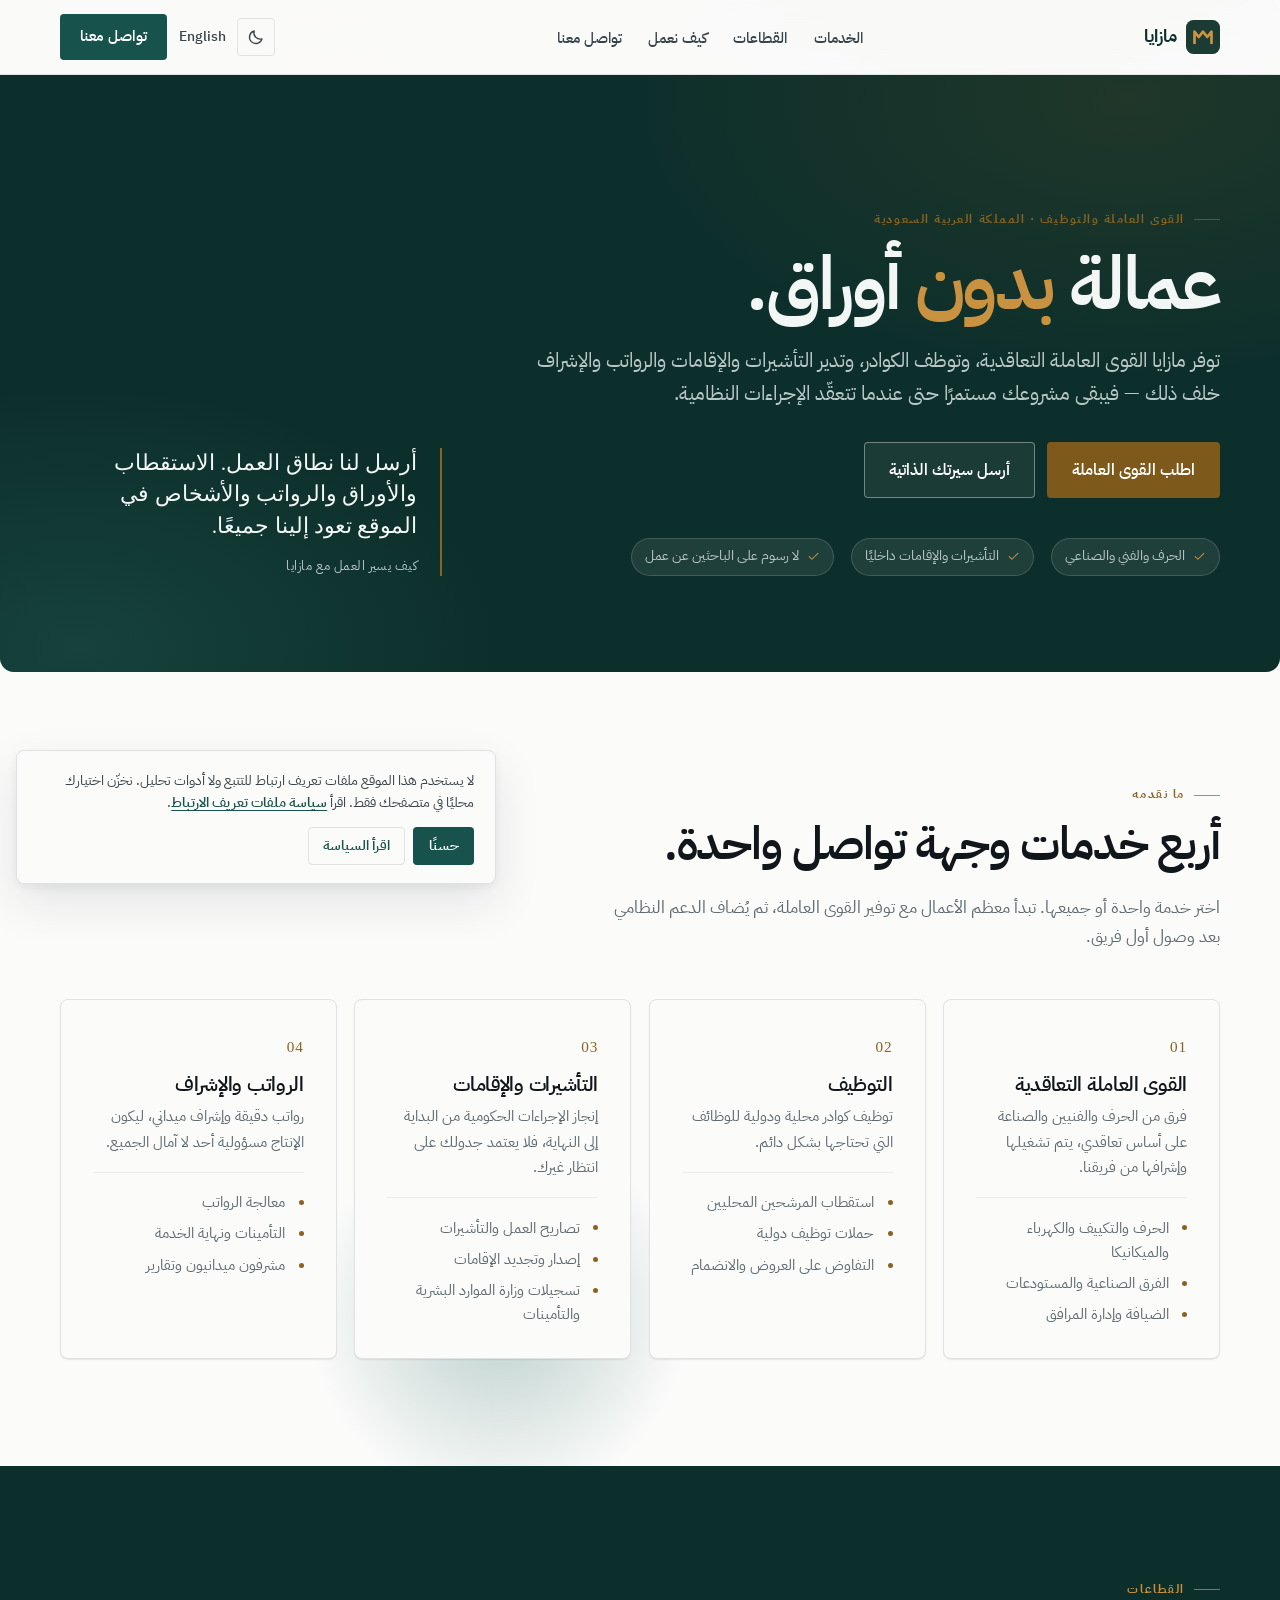
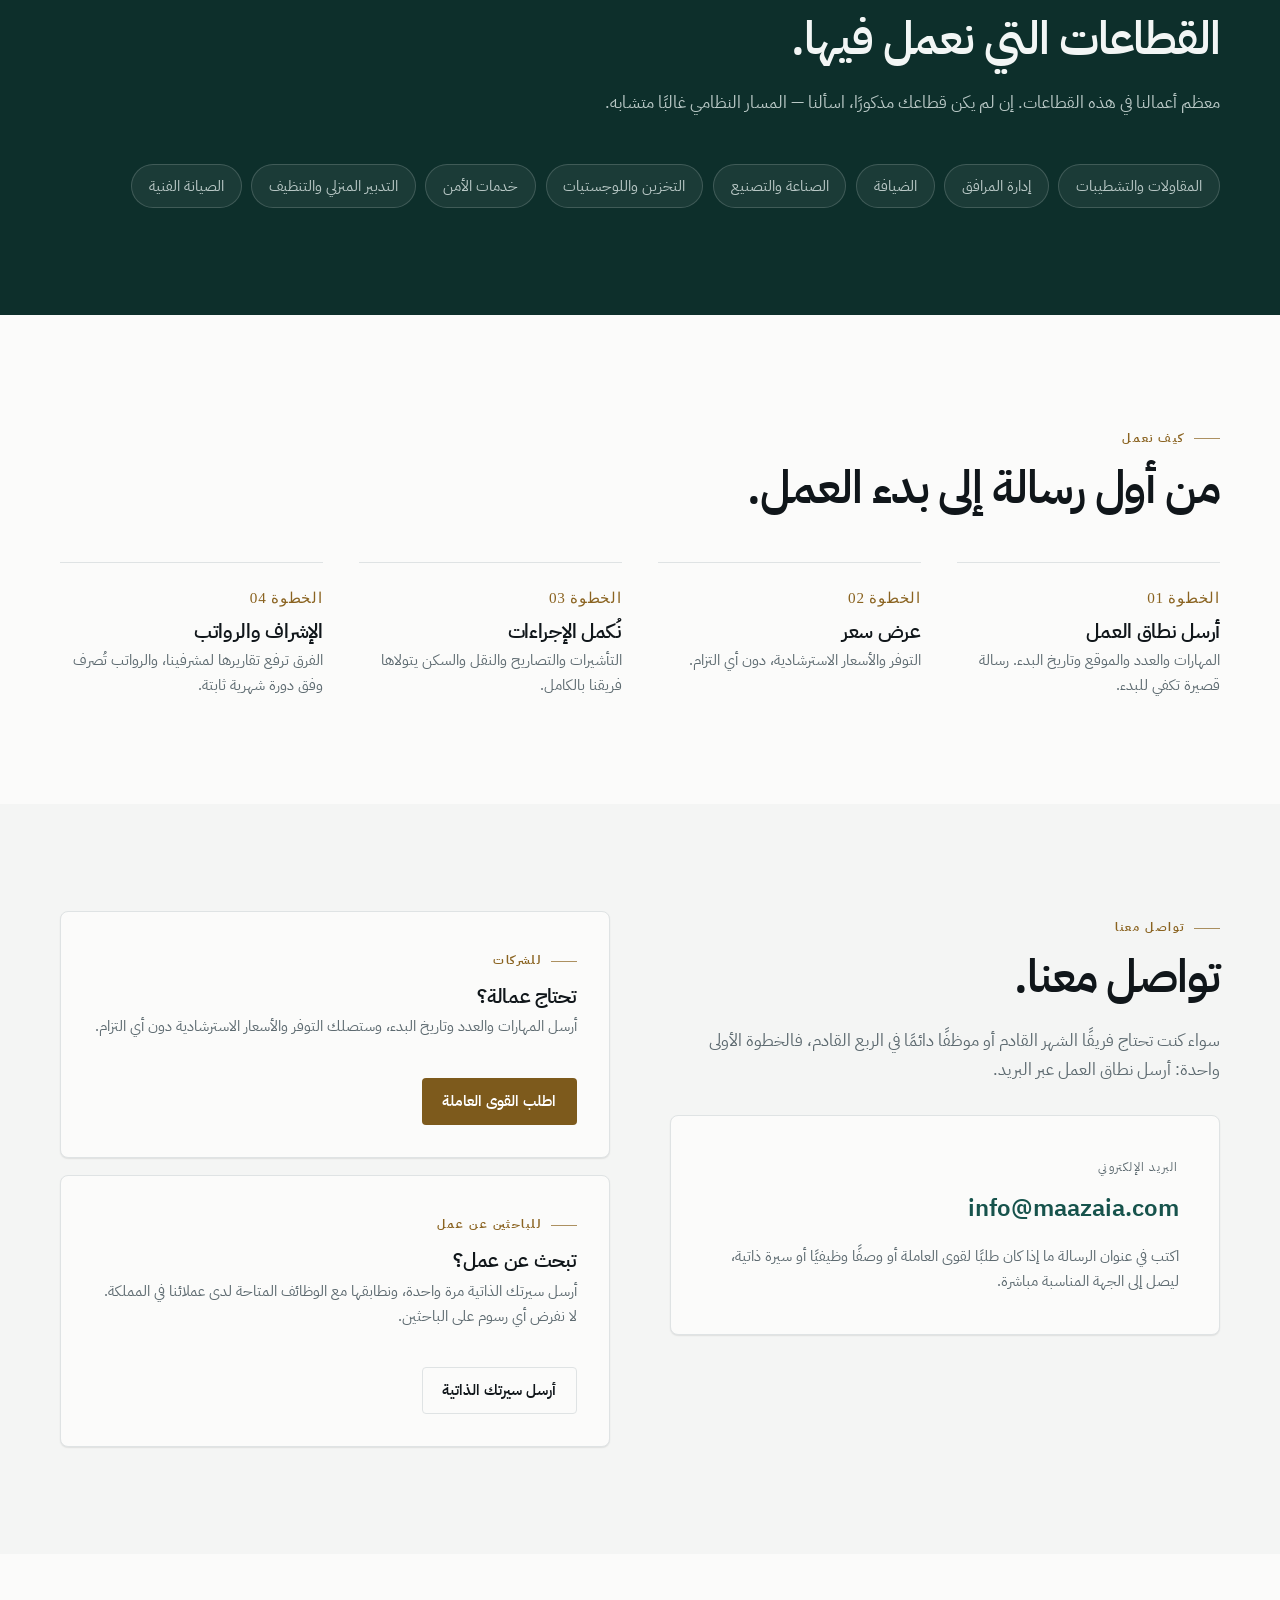
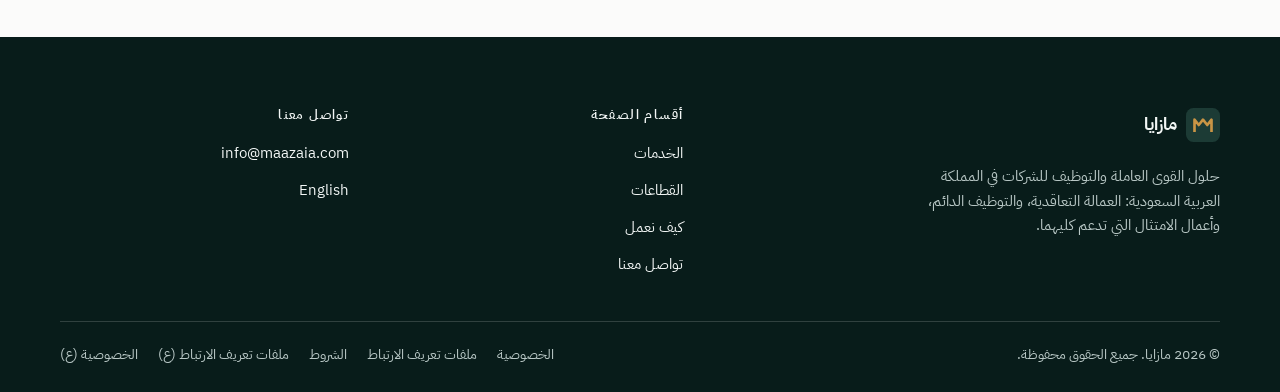
==== commit d5e36f1d: "feat: fix CSP console error, add Arabic legal pages, dark mode, animations Reported issues: - /ar/pr" ====
--- a/ar/index.html
+++ b/ar/index.html
@@ -2,6 +2,14 @@
 <html lang="ar" dir="rtl">
 <head>
 <meta charset="utf-8">
+<script>
+/* Set theme before first paint to avoid a flash. Kept inline and tiny on
+   purpose: an external file would load too late to help. */
+(function(){try{var k='mz-theme',s=localStorage.getItem(k);
+var t=(s==='dark'||s==='light')?s:(matchMedia('(prefers-color-scheme: dark)').matches?'dark':'light');
+document.documentElement.setAttribute('data-theme',t);
+document.documentElement.style.colorScheme=t;}catch(e){}})();
+</script>
 <meta name="viewport" content="width=device-width, initial-scale=1">
 <title>مازايا | القوى العاملة والتوظيف في المملكة العربية السعودية</title>
 <meta name="description" content="مازايا توفر القوى العاملة التعاقدية، وتوظيف الكوادر، وإجراءات التأشيرات والإقامات والرواتب والإشراف على الفرق للشركات في المملكة العربية السعودية.">
@@ -26,7 +34,9 @@
 <link rel="apple-touch-icon" href="/assets/img/apple-touch-icon.svg">
 <link rel="preconnect" href="https://fonts.googleapis.com">
 <link rel="preconnect" href="https://fonts.gstatic.com" crossorigin>
-<link rel="stylesheet" href="https://fonts.googleapis.com/css2?family=IBM+Plex+Sans+Arabic:wght@300;400;500;600;700&display=swap">
+<link rel="preload" as="style" href="https://fonts.googleapis.com/css2?family=IBM+Plex+Sans+Arabic:wght@300;400;500;600;700&display=swap">
+<link rel="stylesheet" href="https://fonts.googleapis.com/css2?family=IBM+Plex+Sans+Arabic:wght@300;400;500;600;700&display=swap" media="print" onload="this.media='all';this.onload=null">
+<noscript><link rel="stylesheet" href="https://fonts.googleapis.com/css2?family=IBM+Plex+Sans+Arabic:wght@300;400;500;600;700&display=swap"></noscript>
 <link rel="stylesheet" href="/assets/css/styles.css">
 <script type="application/ld+json">
 {
@@ -60,7 +70,7 @@
       </ul>
     </nav>
     <div class="head-actions">
-      <a class="lang" href="/" hreflang="en" lang="en">English</a>
+      <button class="theme-btn" type="button" data-theme-toggle aria-pressed="false" aria-label="Toggle dark mode"><svg class="icon-moon" viewBox="0 0 24 24" fill="none" stroke="currentColor" stroke-width="1.8" stroke-linecap="round" stroke-linejoin="round" aria-hidden="true"><path d="M20 14.5A8.5 8.5 0 019.5 4a8.5 8.5 0 1010.5 10.5z"/></svg><svg class="icon-sun" viewBox="0 0 24 24" fill="none" stroke="currentColor" stroke-width="1.8" stroke-linecap="round" stroke-linejoin="round" aria-hidden="true"><circle cx="12" cy="12" r="4"/><path d="M12 2v2M12 20v2M4.9 4.9l1.4 1.4M17.7 17.7l1.4 1.4M2 12h2M20 12h2M4.9 19.1l1.4-1.4M17.7 6.3l1.4-1.4"/></svg></button><a class="lang" href="/" hreflang="en" lang="en">English</a>
       <a class="btn head-cta" href="#contact">تواصل معنا</a>
       <button class="burger" data-burger aria-expanded="false" aria-controls="drawer" aria-label="فتح القائمة">
         <svg width="22" height="22" viewBox="0 0 24 24" fill="none" stroke="currentColor" stroke-width="1.8" stroke-linecap="round" aria-hidden="true"><path d="M4 7h16M4 12h16M4 17h16"/></svg>
@@ -87,16 +97,16 @@
   </div>
 </div>
 
-<main id="main">
+<main id="main"><div class="ambient" aria-hidden="true"><span class="ambient__blob ambient__blob--1"></span><span class="ambient__blob ambient__blob--2"></span><span class="ambient__blob ambient__blob--3"></span></div>
 <section class="hero">
     <div class="wrap hero__grid">
-      <div>
+      <div class="hero__copy">
         <span class="eyebrow">القوى العاملة والتوظيف · المملكة العربية السعودية</span>
         <h1>عمالة <em>بدون</em> أوراق.</h1>
         <p class="hero__sub">توفر مازايا القوى العاملة التعاقدية، وتوظف الكوادر، وتدير التأشيرات والإقامات والرواتب والإشراف خلف ذلك — فيبقى مشروعك مستمرًا حتى عندما تتعقّد الإجراءات النظامية.</p>
         <div class="btns">
           <a class="btn btn--accent btn--lg" href="mailto:info@maazaia.com?subject=Manpower%20enquiry">اطلب القوى العاملة</a>
-          <a class="btn btn--ghost btn--lg" href="#contact">أرسل سيرتك الذاتية</a>
+          <a class="btn btn--ondark btn--lg" href="#contact">أرسل سيرتك الذاتية</a>
         </div>
         <ul class="trust">
           <li class="trust__item"><svg viewBox="0 0 24 24" fill="none" stroke="currentColor" stroke-width="1.9" stroke-linecap="round" stroke-linejoin="round" aria-hidden="true"><path d="M20 6L9 17l-5-5"/></svg>الحرف والفني والصناعي</li>
@@ -278,6 +288,8 @@
         <a href="/privacy">الخصوصية</a>
         <a href="/cookies">ملفات تعريف الارتباط</a>
         <a href="/terms">الشروط</a>
+        <a href="/ar/cookies" hreflang="ar" lang="ar">ملفات تعريف الارتباط (ع)</a>
+        <a href="/ar/privacy" hreflang="ar" lang="ar">الخصوصية (ع)</a>
       </nav>
     </div>
   </div>
--- a/assets/css/styles.css
+++ b/assets/css/styles.css
@@ -24,7 +24,7 @@
   --on-dark:      #f2f6f5;
   --on-dark-soft: #b9c8c6;
   --on-dark-line: rgba(255,255,255,.16);
-  --sans:  "IBM Plex Sans Arabic", "Segoe UI", system-ui, -apple-system, sans-serif;
+  --sans:  "IBM Plex Sans Arabic", var(--font-fallback);
   --serif: "Newsreader", Georgia, "Times New Roman", serif;
   --r-sm: 4px;
   --r-md: 8px;
@@ -76,6 +76,16 @@
 .site-head__in { min-height: 74px; display: flex; align-items: center; gap: 1.6rem; }
 .site-head.is-stuck { box-shadow: 0 1px 0 var(--line), 0 10px 30px rgba(16,22,26,.05); }
 .brand { display: inline-flex; align-items: center; gap: .6rem; color: var(--brand-deep); font-weight: 650; font-size: 1.12rem; letter-spacing: -.01em; text-decoration: none; flex: none; }
+/* The header sits on --paper, which in dark mode is near-black. The brand
+   mark text uses --brand-deep, which is *also* near-black there, so it has
+   to be re-pointed at the ink token for the theme to work. */
+:root[data-theme="dark"] .site-head .brand { color: var(--ink); }
+
+/* On dark surfaces --brand-deep resolves to a near-black that is invisible
+   against a dark page. Only text links need remapping; buttons keep their
+   own colours, which are set explicitly. */
+.band--ink .foot__list a, .dark .foot__list a, .site-foot .foot__list a,
+.band--ink .brand, .dark .brand, .site-foot .brand { color: var(--on-dark); }
 .brand__mark { width: 34px; height: 34px; }
 .nav { margin-inline: auto; }
 .nav__list { display: flex; gap: 1.65rem; list-style: none; padding: 0; margin: 0; }
@@ -98,15 +108,28 @@
   transition: background .18s var(--ease), transform .18s var(--ease), box-shadow .18s var(--ease);
 }
 .btn:hover { background: var(--brand-deep); transform: translateY(-1px); box-shadow: var(--sh-md); }
+.btn:active { transform: translateY(0) scale(.985); }
+/* --brand doubles as a link colour on light surfaces, but as a button
+   fill it needs the dedicated token so the white label stays legible. */
+.btn { background: var(--brand-fill, var(--brand)); }
+.btn:hover { background: var(--brand-deep); }
 .btn:active { transform: translateY(0); }
 /* Darker brass so the white label clears 4.5:1 */
 .btn--accent { background: #7d5a1c; color: #fff; }
 .btn--accent:hover { background: #6b4c17; }
+/* Ghost button on a dark surface — light label, light border.
+   Without this the label inherits the dark ink colour and is unreadable. */
+.btn--ondark { background: rgba(255,255,255,.06); border-color: rgba(255,255,255,.38); color: #fff; }
+.btn--ondark:hover { background: rgba(255,255,255,.14); border-color: rgba(255,255,255,.6); }
 .btn--ghost { background: transparent; border-color: var(--line); color: var(--ink); }
 .btn--ghost:hover { background: var(--surface); border-color: var(--muted); }
 .btn--lg { padding: .85rem 1.5rem; font-size: 1rem; }
 .i { width: 1.05em; height: 1.05em; flex: none; }
 /* ---------- sections ---------- */
+main { position: relative; }
+/* Sections sit above the ambient layer. */
+main > section { position: relative; z-index: 1; }
+
 .section { padding-block: clamp(3.75rem, 2.2rem + 5.6vw, 7rem); }
 .band { background: var(--surface); }
 /* Dark band re-declares its own palette so light text can never
@@ -156,6 +179,12 @@
 .hero > * { position: relative; z-index: 1; }
 .hero__grid { display: grid; grid-template-columns: minmax(0, 1.5fr) minmax(0, .8fr); gap: clamp(2.5rem, 1.5rem + 3vw, 4.5rem); align-items: end; }
 .hero h1 { margin-bottom: 1.1rem; max-width: 20ch; }
+/* Reserve the height the hero copy will occupy once the webfont has
+   loaded. Without this the Arabic font swap reflows the paragraph and
+   produces a measurable layout shift on first paint. The reserve is on
+   the grid itself, not a column, because the shift originates in
+   whichever column the browser re-lays out first. */
+.hero__grid { display: grid; grid-template-columns: minmax(0, 1.5fr) minmax(0, .8fr); gap: clamp(2.5rem, 1.5rem + 3vw, 4.5rem); align-items: end; }
 .hero h1 em { font-style: normal; color: var(--accent-lift); }
 .hero__sub { max-width: 58ch; color: var(--on-dark-soft); font-size: clamp(1.06rem, 1rem + .45vw, 1.26rem); margin-bottom: 2rem; }
 .hero__quote {
@@ -275,6 +304,142 @@
 .cookie__actions { display: flex; gap: .5rem; flex-wrap: wrap; }
 .cookie__actions .btn { min-height: 38px; padding: .45rem .9rem; font-size: .87rem; }
 
+/* ---------- web font loading ----------
+   Arabic webfonts reflow noticeably when they swap in, which cost ~0.07
+   CLS in the hero. Two mitigations:
+
+   1. A metric-adjusted fallback, so the pre-swap text is already close
+      to the webfont's metrics.
+   2. The font files are preloaded, so the swap happens as early as
+      possible — see the <link rel="preload"> in each page's <head>.
+
+   Values are deliberately conservative: an over-scaled fallback shifts
+   text further than the swap it was meant to prevent. */
+@font-face {
+  font-family: "Plex Fallback";
+  src: local("Segoe UI"), local("Tahoma"), local("Arial");
+  size-adjust: 100%;
+  ascent-override: 90%;
+  descent-override: 22%;
+  line-gap-override: 0%;
+}
+:root { --font-fallback: "Plex Fallback", "Segoe UI", system-ui, sans-serif; }
+
+/* ---------- theme: dark mode ----------
+   Applied via [data-theme] on <html>, set by an inline script before
+   paint to avoid a flash. Follows the OS preference by default. */
+:root[data-theme="dark"] {
+  --paper:      #0c1113;
+  --surface:    #121a1d;
+  --ink:        #e8edec;
+  --ink-soft:   #b3c0be;
+  --muted:      #8d9c9a;
+  --line:       #23302f;
+  --line-soft:  #1a2423;
+  /* A lighter teal reads as text on the dark surface, but white-on-teal
+     only reaches 3.3:1, so the button fill needs its own deeper token. */
+  --brand:      #6fc3b3;
+  --brand-fill: #17534c;
+  --brand-deep: #0a1715;
+  --brand-ink:  #060f0e;
+  --accent:     #d9a24e;
+  --accent-lift:#e0b469;
+  --accent-tint:#1d1913;
+  --on-dark:      #eef4f2;
+  --on-dark-soft: #a9bcb9;
+  --on-dark-line: rgba(255,255,255,.14);
+  --sh-sm: 0 1px 2px rgba(0,0,0,.4);
+  --sh-md: 0 4px 16px rgba(0,0,0,.45);
+  --sh-lg: 0 18px 48px rgba(0,0,0,.55);
+}
+/* Components that hard-code light values need overriding in dark. */
+:root[data-theme="dark"] .btn--ondark { background: rgba(255,255,255,.08); border-color: rgba(255,255,255,.3); }
+:root[data-theme="dark"] .hero { border-radius: 0; }
+:root[data-theme="dark"] .cookie { background: var(--surface); }
+:root[data-theme="dark"] .card,
+:root[data-theme="dark"] .email-panel,
+:root[data-theme="dark"] .audience__col { background: var(--surface); }
+:root[data-theme="dark"] .site-head { background: color-mix(in oklab, var(--paper) 82%, transparent); }
+
+/* Theme toggle button */
+.theme-btn {
+  display: inline-flex; align-items: center; justify-content: center;
+  width: 38px; height: 38px; flex: none;
+  border: 1px solid var(--line); border-radius: var(--r-sm);
+  background: transparent; color: var(--ink-soft); cursor: pointer;
+  transition: background .2s var(--ease), color .2s var(--ease), border-color .2s var(--ease);
+}
+.theme-btn:hover { background: var(--surface); color: var(--ink); border-color: var(--muted); }
+.theme-btn svg { width: 18px; height: 18px; }
+.theme-btn .icon-sun { display: none; }
+:root[data-theme="dark"] .theme-btn .icon-sun { display: block; }
+:root[data-theme="dark"] .theme-btn .icon-moon { display: none; }
+
+/* ---------- animated ambient background ----------
+   Slow, low-contrast drift. Absolutely positioned and clipped so it can
+   never affect document height — as a normal flow child it inflated
+   <main> and caused a large cumulative layout shift on the Arabic page.
+   Respects reduced-motion (frozen in the media query at the end). */
+.ambient {
+  position: absolute; inset: 0;
+  overflow: hidden;
+  pointer-events: none; z-index: 0;
+  contain: strict;
+}
+.ambient__blob {
+  position: absolute; border-radius: 50%;
+  will-change: transform;
+}
+.ambient__blob--1 {
+  width: 46vmax; height: 46vmax; top: -12%; inset-inline-start: -8%;
+  background: radial-gradient(circle, color-mix(in oklab, var(--brand) 42%, transparent), transparent 70%);
+  animation: drift1 26s var(--ease) infinite alternate;
+}
+.ambient__blob--2 {
+  width: 38vmax; height: 38vmax; bottom: -18%; inset-inline-end: -6%;
+  background: radial-gradient(circle, color-mix(in oklab, var(--accent) 32%, transparent), transparent 70%);
+  animation: drift2 32s var(--ease) infinite alternate;
+}
+.ambient__blob--3 {
+  width: 30vmax; height: 30vmax; top: 34%; inset-inline-start: 46%;
+  background: radial-gradient(circle, color-mix(in oklab, #2b6d64 30%, transparent), transparent 70%);
+  animation: drift3 38s var(--ease) infinite alternate;
+}
+@keyframes drift1 { from { transform: translate3d(0,0,0) scale(1); } to { transform: translate3d(6%,4%,0) scale(1.12); } }
+@keyframes drift2 { from { transform: translate3d(0,0,0) scale(1.05); } to { transform: translate3d(-7%,-5%,0) scale(.94); } }
+@keyframes drift3 { from { transform: translate3d(0,0,0) scale(.95); } to { transform: translate3d(5%,-6%,0) scale(1.1); } }
+
+/* ---------- micro-interactions ---------- */
+.btn:active { transform: translateY(0) scale(.985); }
+.nav__link { transition: color .18s var(--ease), opacity .18s var(--ease); }
+.pill { transition: transform .2s var(--ease), border-color .2s var(--ease), color .2s var(--ease), background .2s var(--ease); }
+.pill:hover { transform: translateY(-2px); }
+.audience__col, .email-panel { transition: transform .24s var(--ease), box-shadow .24s var(--ease), border-color .24s var(--ease); }
+.audience__col:hover, .email-panel:hover { transform: translateY(-2px); box-shadow: var(--sh-md); border-color: color-mix(in oklab, var(--brand) 26%, var(--line)); }
+.email-panel a { transition: color .18s var(--ease); }
+.email-panel a:hover { color: var(--accent); }
+.trust__item { transition: background .25s var(--ease), border-color .25s var(--ease); }
+.trust__item:hover { background: rgba(255,255,255,.12); border-color: rgba(255,255,255,.28); }
+
+/* gradient sweep on the accent CTA */
+.btn--accent { position: relative; overflow: hidden; }
+.btn--accent::after {
+  content: ""; position: absolute; inset: 0;
+  background: linear-gradient(110deg, transparent 20%, rgba(255,255,255,.22) 50%, transparent 80%);
+  transform: translateX(-120%);
+  transition: transform .7s var(--ease);
+}
+.btn--accent:hover::after { transform: translateX(120%); }
+
+/* underline grows from the inline start, in both directions */
+.foot__list a, .foot__bar a { position: relative; }
+.foot__list a::after, .foot__bar a::after {
+  content: ""; position: absolute; inset-inline: 0; bottom: -2px; height: 1px;
+  background: currentColor; transform: scaleX(0); transform-origin: inline-start;
+  transition: transform .25s var(--ease);
+}
+.foot__list a:hover::after, .foot__bar a:hover::after { transform: scaleX(1); }
+
 /* ---------- scroll reveal ---------- */
 .rv { opacity: 0; transform: translateY(14px); transition: opacity .6s var(--ease), transform .6s var(--ease); }
 .rv[data-in="true"] { opacity: 1; transform: none; }
@@ -282,6 +447,9 @@
   html { scroll-behavior: auto; }
   *, *::before, *::after { animation-duration: .001ms !important; transition-duration: .001ms !important; }
   .rv { opacity: 1; transform: none; }
+  /* freeze the ambient drift entirely, not just speed it up */
+  .ambient__blob { animation: none !important; }
+  .btn--accent::after { display: none; }
 }
 
 /* ---------- responsive ---------- */
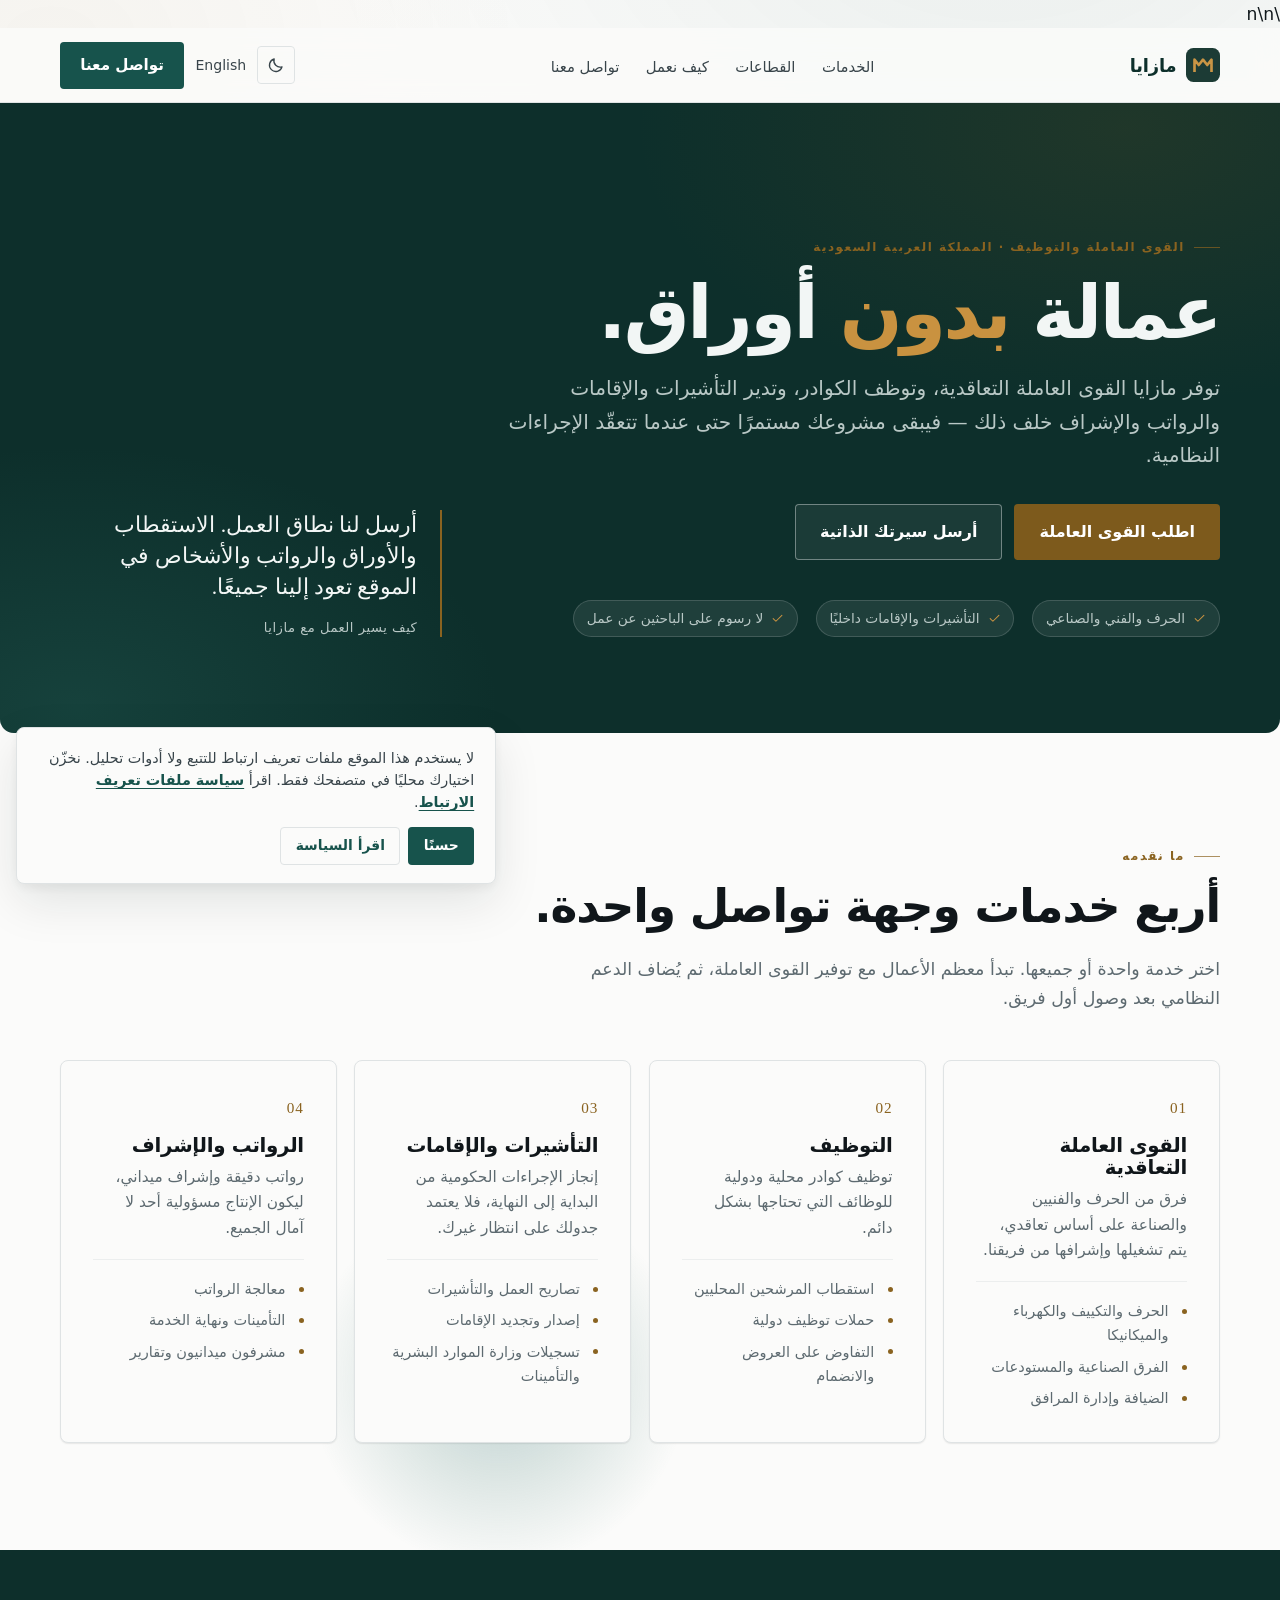
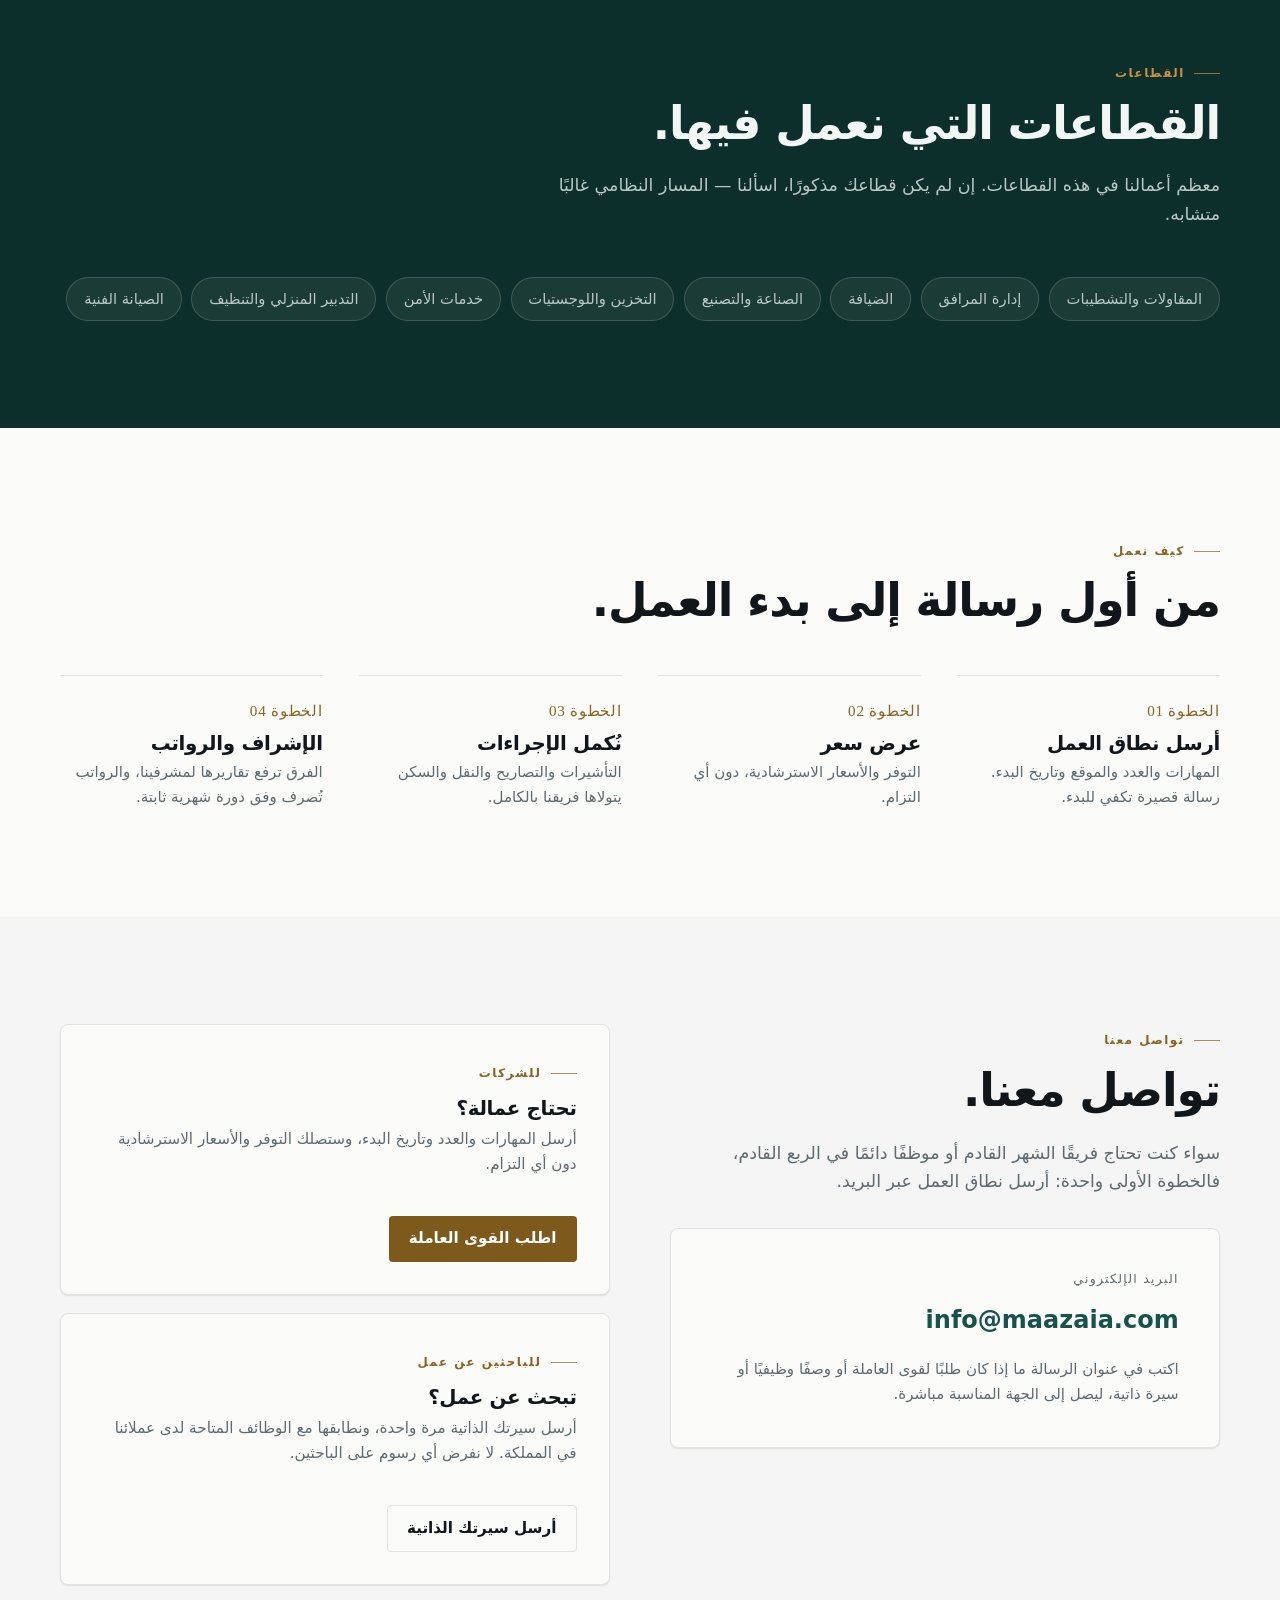
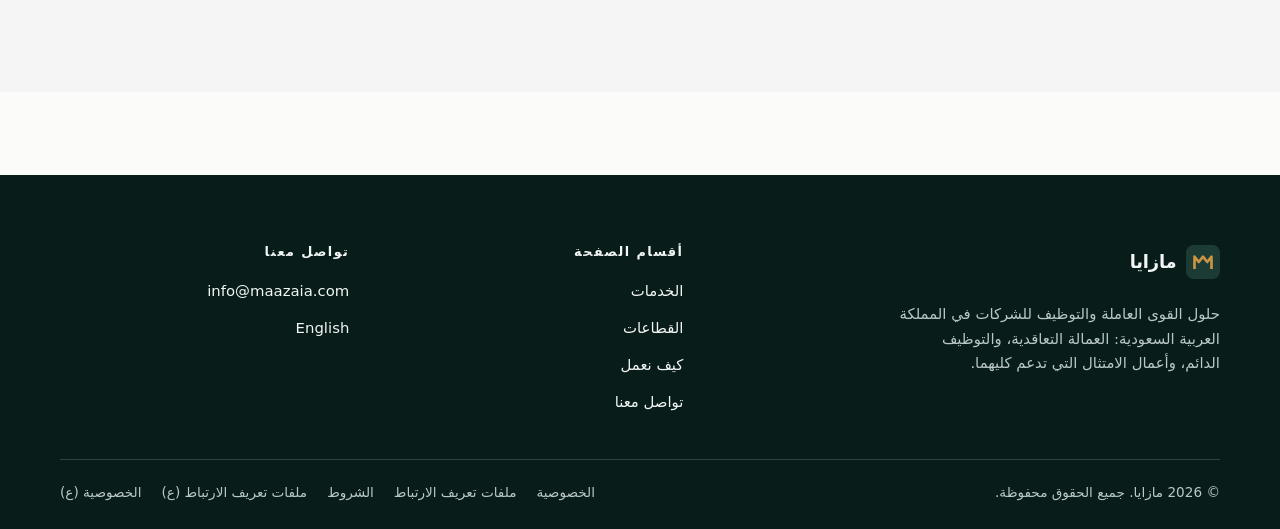
==== commit 77fdaa86: "fix: satisfy script-src CSP — no inline scripts or onload handlers Lighthouse against production rep" ====
--- a/ar/index.html
+++ b/ar/index.html
@@ -2,14 +2,7 @@
 <html lang="ar" dir="rtl">
 <head>
 <meta charset="utf-8">
-<script>
-/* Set theme before first paint to avoid a flash. Kept inline and tiny on
-   purpose: an external file would load too late to help. */
-(function(){try{var k='mz-theme',s=localStorage.getItem(k);
-var t=(s==='dark'||s==='light')?s:(matchMedia('(prefers-color-scheme: dark)').matches?'dark':'light');
-document.documentElement.setAttribute('data-theme',t);
-document.documentElement.style.colorScheme=t;}catch(e){}})();
-</script>
+<script src="/assets/js/main.js"></script>
 <meta name="viewport" content="width=device-width, initial-scale=1">
 <title>مازايا | القوى العاملة والتوظيف في المملكة العربية السعودية</title>
 <meta name="description" content="مازايا توفر القوى العاملة التعاقدية، وتوظيف الكوادر، وإجراءات التأشيرات والإقامات والرواتب والإشراف على الفرق للشركات في المملكة العربية السعودية.">
@@ -35,7 +28,7 @@
 <link rel="preconnect" href="https://fonts.googleapis.com">
 <link rel="preconnect" href="https://fonts.gstatic.com" crossorigin>
 <link rel="preload" as="style" href="https://fonts.googleapis.com/css2?family=IBM+Plex+Sans+Arabic:wght@300;400;500;600;700&display=swap">
-<link rel="stylesheet" href="https://fonts.googleapis.com/css2?family=IBM+Plex+Sans+Arabic:wght@300;400;500;600;700&display=swap" media="print" onload="this.media='all';this.onload=null">
+<link rel="preload" as="style" href="\1">\n<link rel="stylesheet" href="\1" media="print" data-async-font>\n<noscript><link rel="stylesheet" href="\1"></noscript>
 <noscript><link rel="stylesheet" href="https://fonts.googleapis.com/css2?family=IBM+Plex+Sans+Arabic:wght@300;400;500;600;700&display=swap"></noscript>
 <link rel="stylesheet" href="/assets/css/styles.css">
 <script type="application/ld+json">
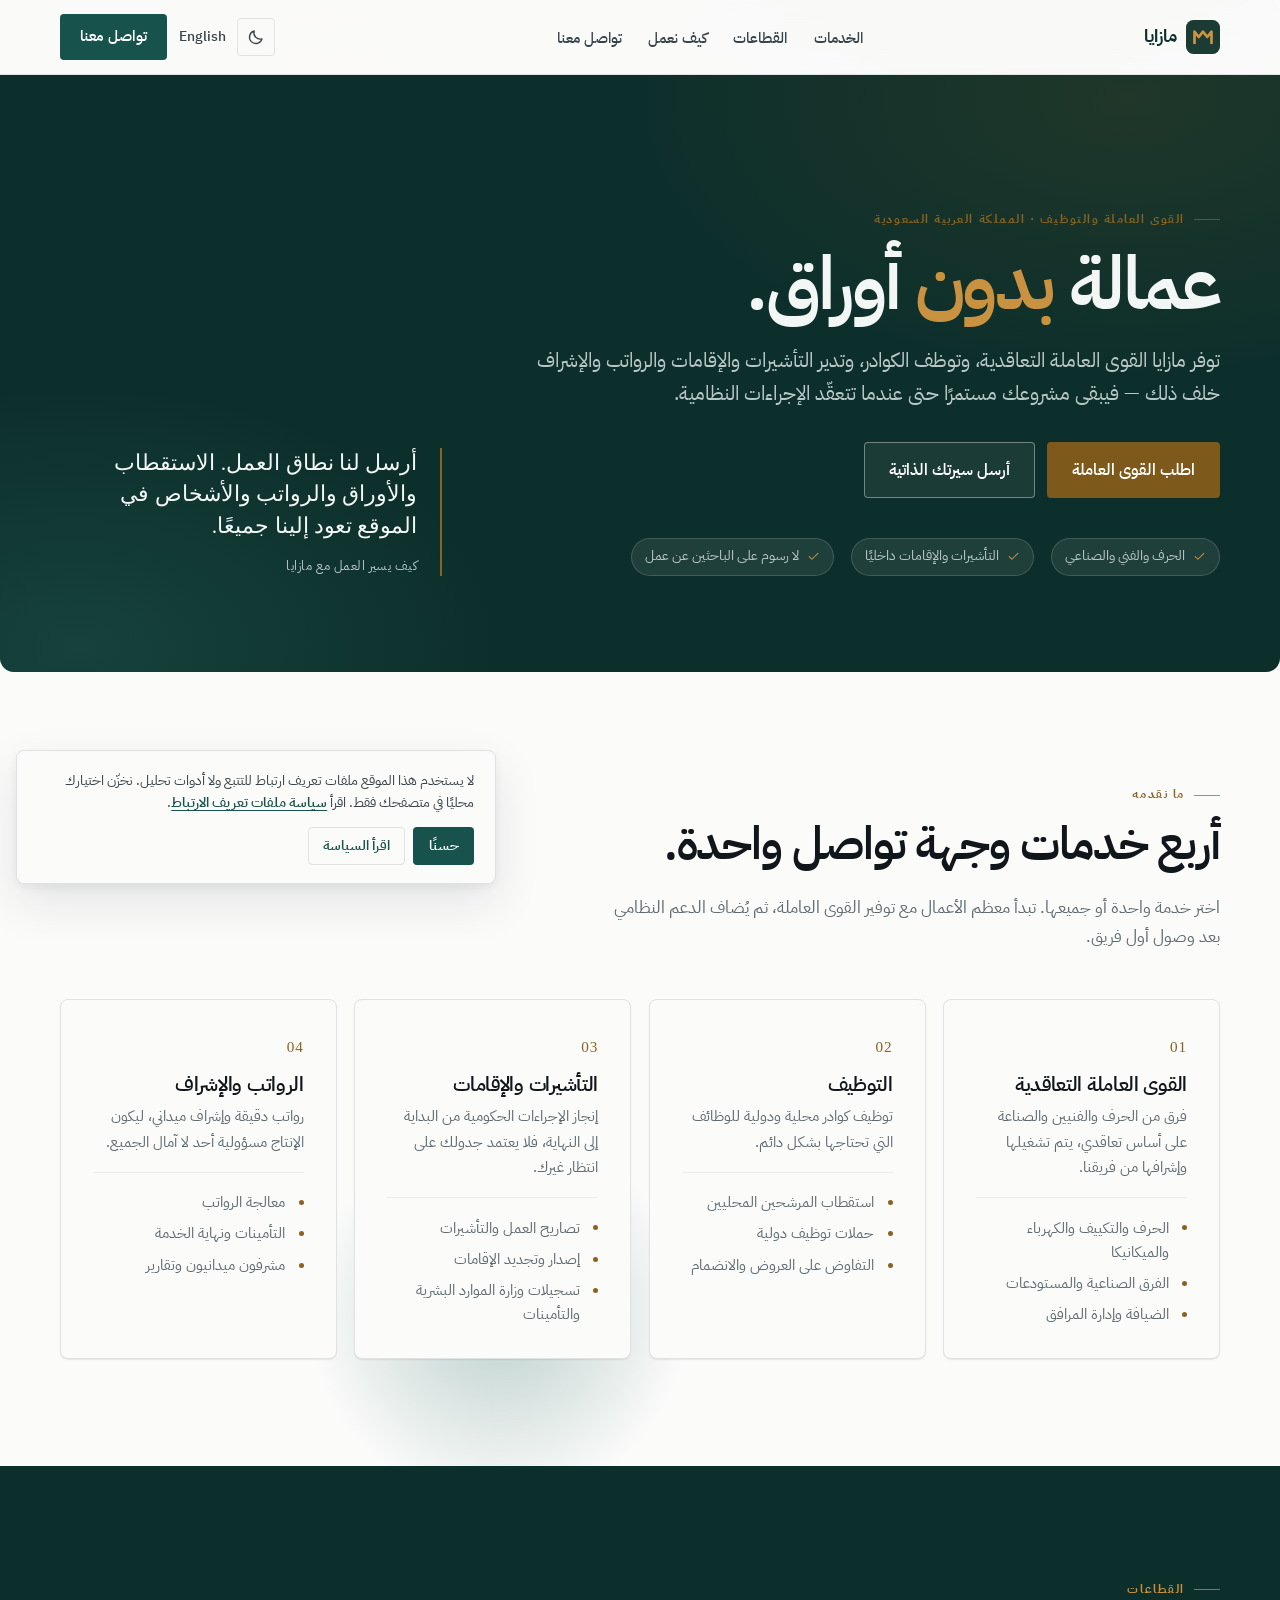
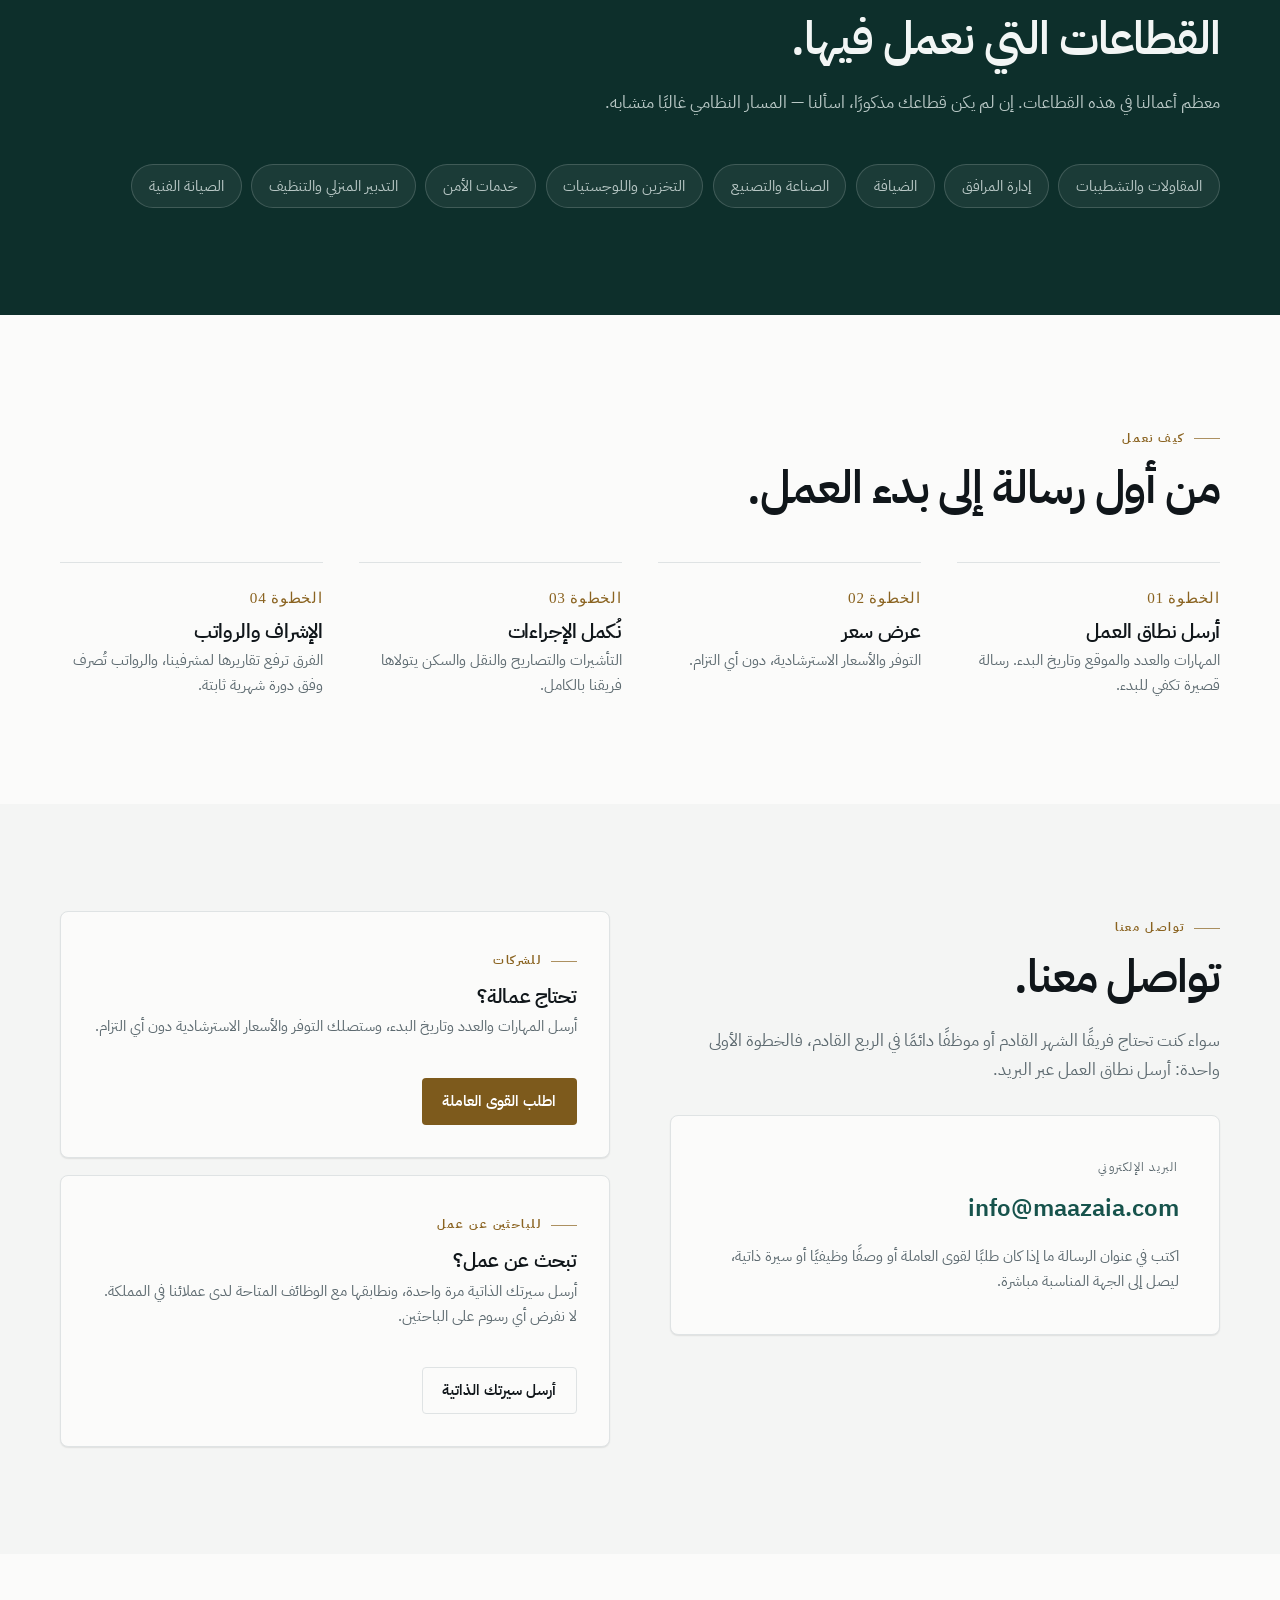
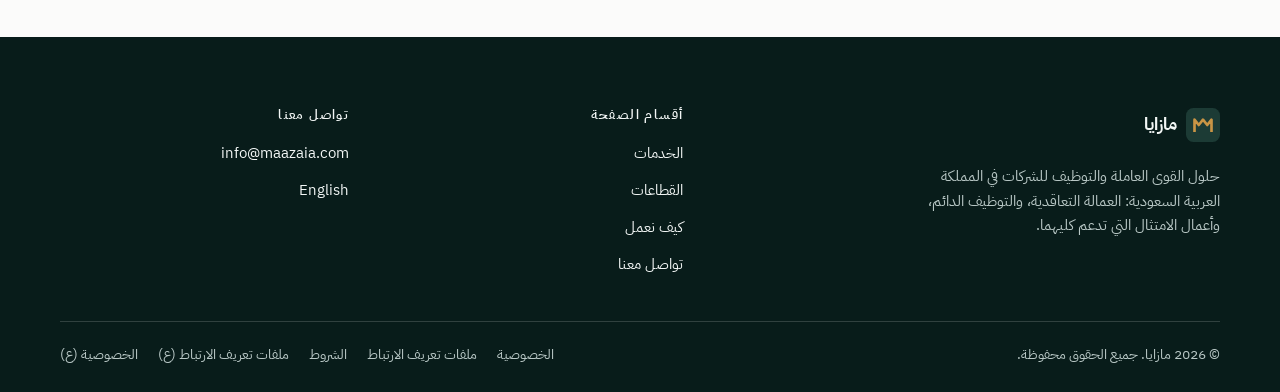
==== commit 5d54a787: "fix: repair font <link> href broken by a bad regex substitution The previous pass built the replacem" ====
--- a/ar/index.html
+++ b/ar/index.html
@@ -28,7 +28,9 @@
 <link rel="preconnect" href="https://fonts.googleapis.com">
 <link rel="preconnect" href="https://fonts.gstatic.com" crossorigin>
 <link rel="preload" as="style" href="https://fonts.googleapis.com/css2?family=IBM+Plex+Sans+Arabic:wght@300;400;500;600;700&display=swap">
-<link rel="preload" as="style" href="\1">\n<link rel="stylesheet" href="\1" media="print" data-async-font>\n<noscript><link rel="stylesheet" href="\1"></noscript>
+<link rel="preload" as="style" href="https://fonts.googleapis.com/css2?family=IBM+Plex+Sans+Arabic:wght@300;400;500;600;700&display=swap">
+<link rel="stylesheet" href="https://fonts.googleapis.com/css2?family=IBM+Plex+Sans+Arabic:wght@300;400;500;600;700&display=swap" media="print" data-async-font>
+<noscript><link rel="stylesheet" href="https://fonts.googleapis.com/css2?family=IBM+Plex+Sans+Arabic:wght@300;400;500;600;700&display=swap"></noscript>
 <noscript><link rel="stylesheet" href="https://fonts.googleapis.com/css2?family=IBM+Plex+Sans+Arabic:wght@300;400;500;600;700&display=swap"></noscript>
 <link rel="stylesheet" href="/assets/css/styles.css">
 <script type="application/ld+json">
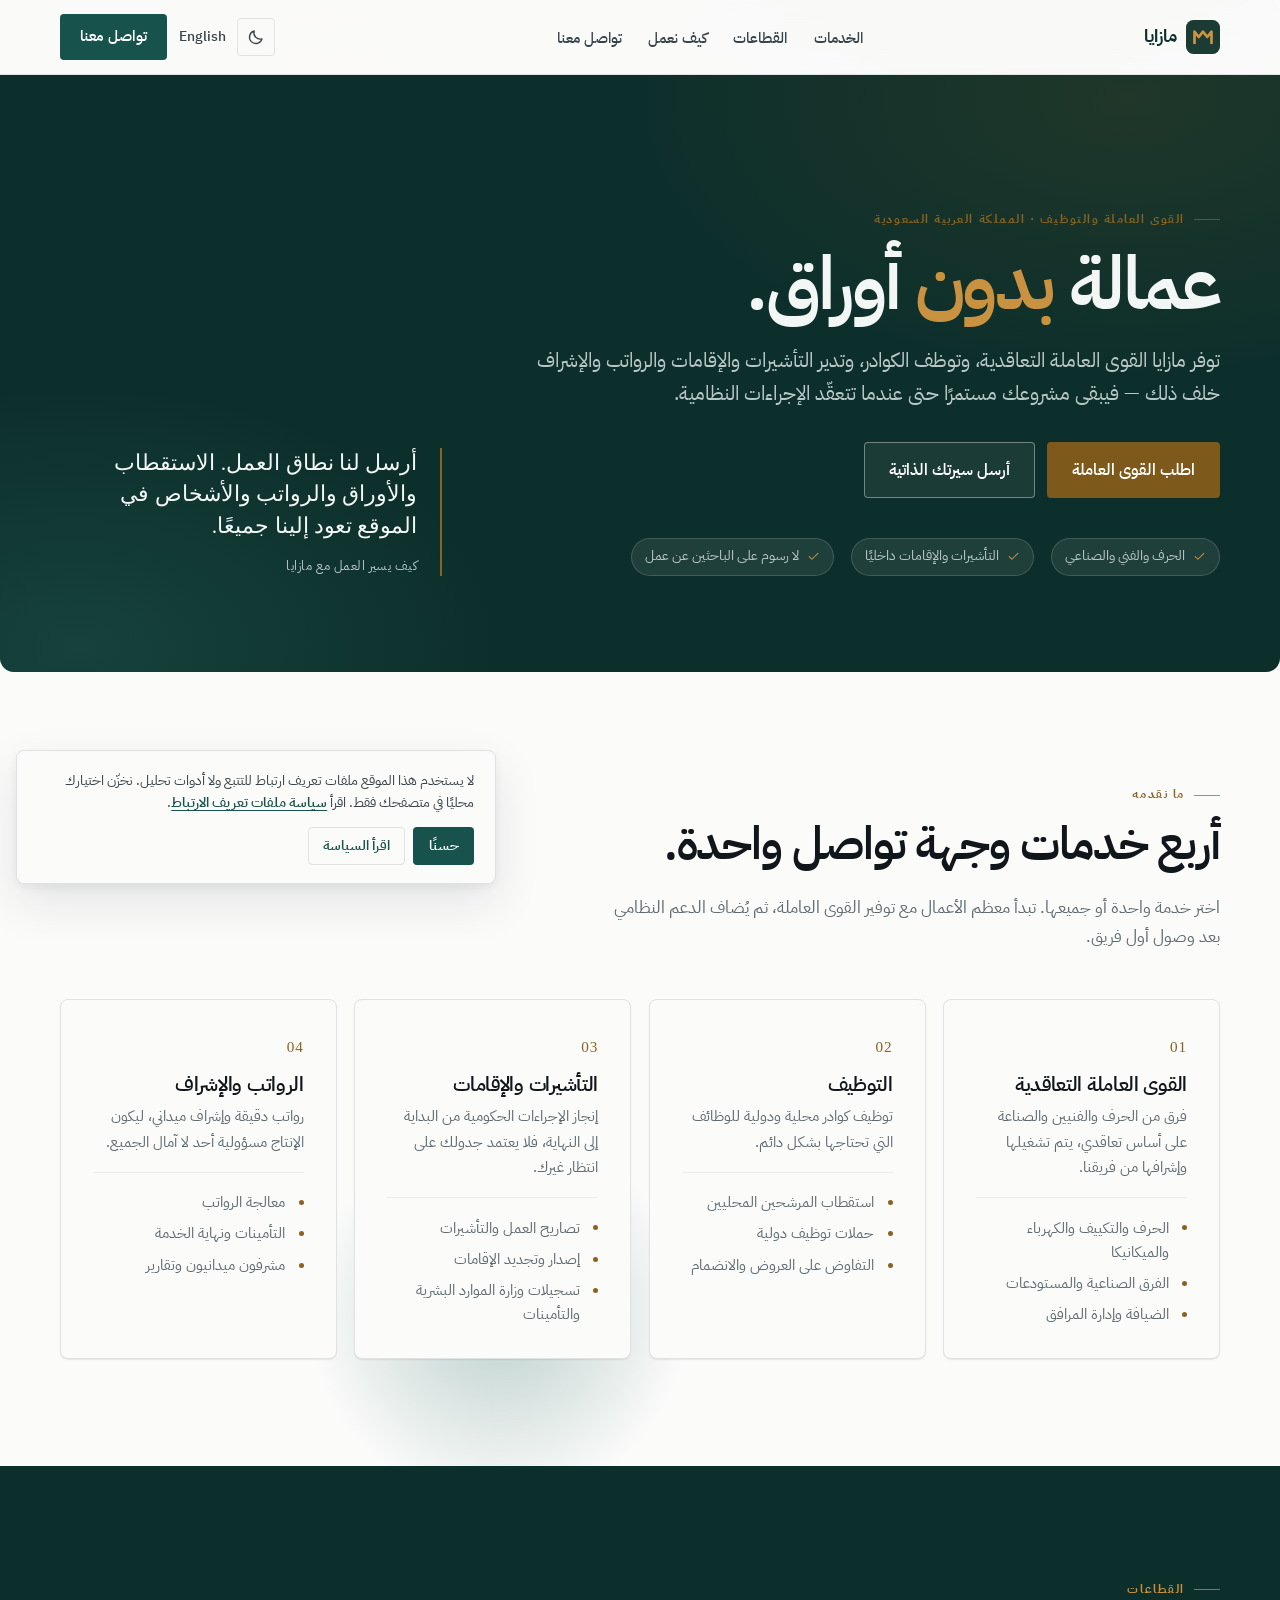
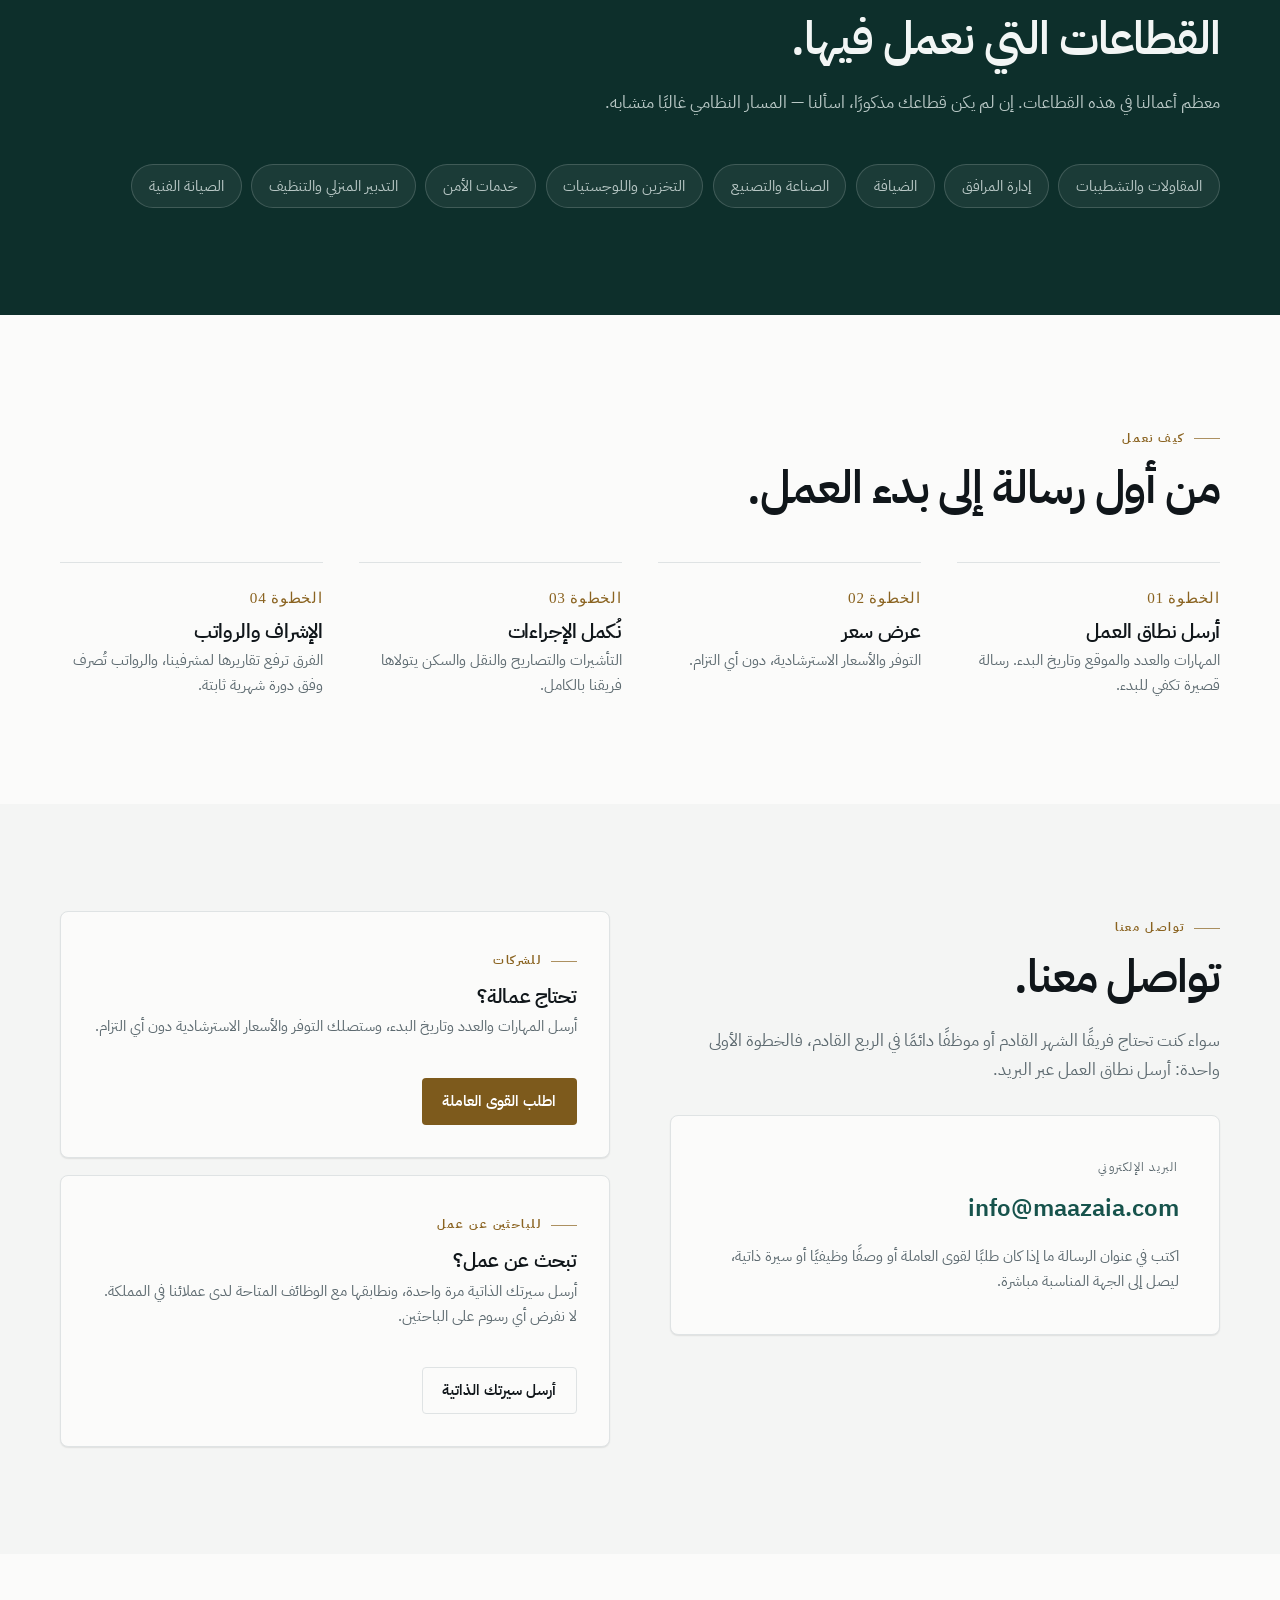
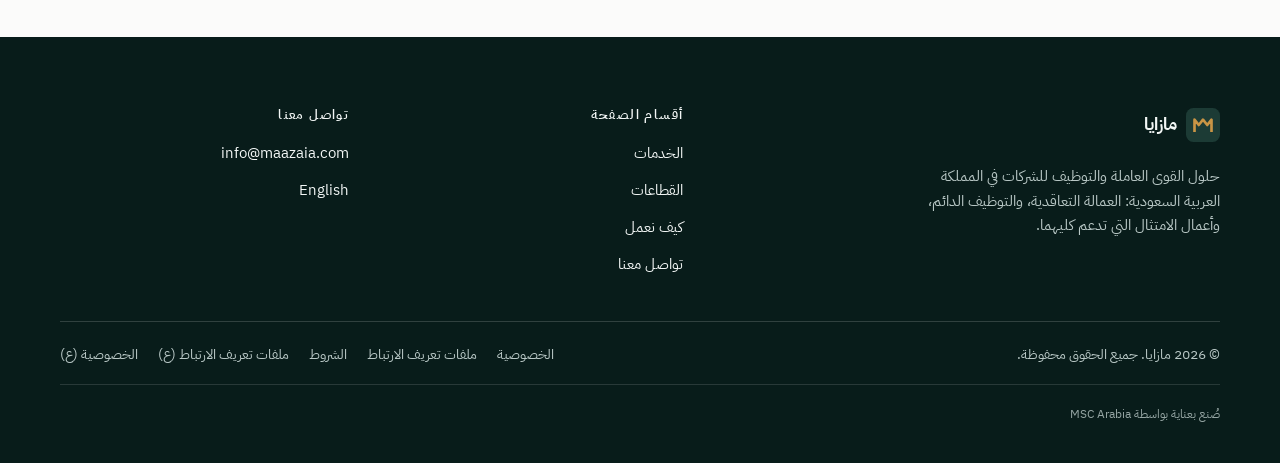
==== commit 7824295a: "feat: add MSC Arabia credit to every footer Small "Made with care by MSC Arabia" line linking to msc" ====
--- a/ar/index.html
+++ b/ar/index.html
@@ -2,7 +2,8 @@
 <html lang="ar" dir="rtl">
 <head>
 <meta charset="utf-8">
-<script src="/assets/js/main.js"></script>
+<link rel="preload" as="script" href="/assets/js/theme.js">
+<script src="/assets/js/theme.js"></script>
 <meta name="viewport" content="width=device-width, initial-scale=1">
 <title>مازايا | القوى العاملة والتوظيف في المملكة العربية السعودية</title>
 <meta name="description" content="مازايا توفر القوى العاملة التعاقدية، وتوظيف الكوادر، وإجراءات التأشيرات والإقامات والرواتب والإشراف على الفرق للشركات في المملكة العربية السعودية.">
@@ -287,6 +288,7 @@
         <a href="/ar/privacy" hreflang="ar" lang="ar">الخصوصية (ع)</a>
       </nav>
     </div>
+    <p class="foot__credit">صُنع بعناية بواسطة <a href="https://mscarabia.com" rel="noopener">MSC Arabia</a></p>
   </div>
 </footer>
 
--- a/assets/css/styles.css
+++ b/assets/css/styles.css
@@ -270,6 +270,19 @@
 .foot__bar a { color: var(--on-dark-soft); text-decoration: none; }
 .foot__bar a:hover { color: var(--accent-lift); }
 
+/* Credit line — deliberately the quietest thing in the footer. */
+.foot__credit {
+  margin-top: 1.15rem;
+  padding-top: 1.15rem;
+  border-top: 1px solid var(--on-dark-line);
+  font-size: .78rem;
+  color: var(--on-dark-soft);
+  opacity: .8;
+}
+.foot__credit a { color: inherit; text-decoration: none; border-bottom: 1px solid transparent; transition: color .18s var(--ease), border-color .18s var(--ease); }
+.foot__credit a:hover { color: var(--accent-lift); border-bottom-color: currentColor; }
+.foot__credit a:focus-visible { outline: 2px solid var(--accent-lift); outline-offset: 3px; border-radius: 2px; }
+
 /* ---------- mobile drawer ---------- */
 .drawer { display: none; }
 .drawer__top { display: flex; align-items: center; justify-content: space-between; min-height: 74px; border-bottom: 1px solid var(--line); }
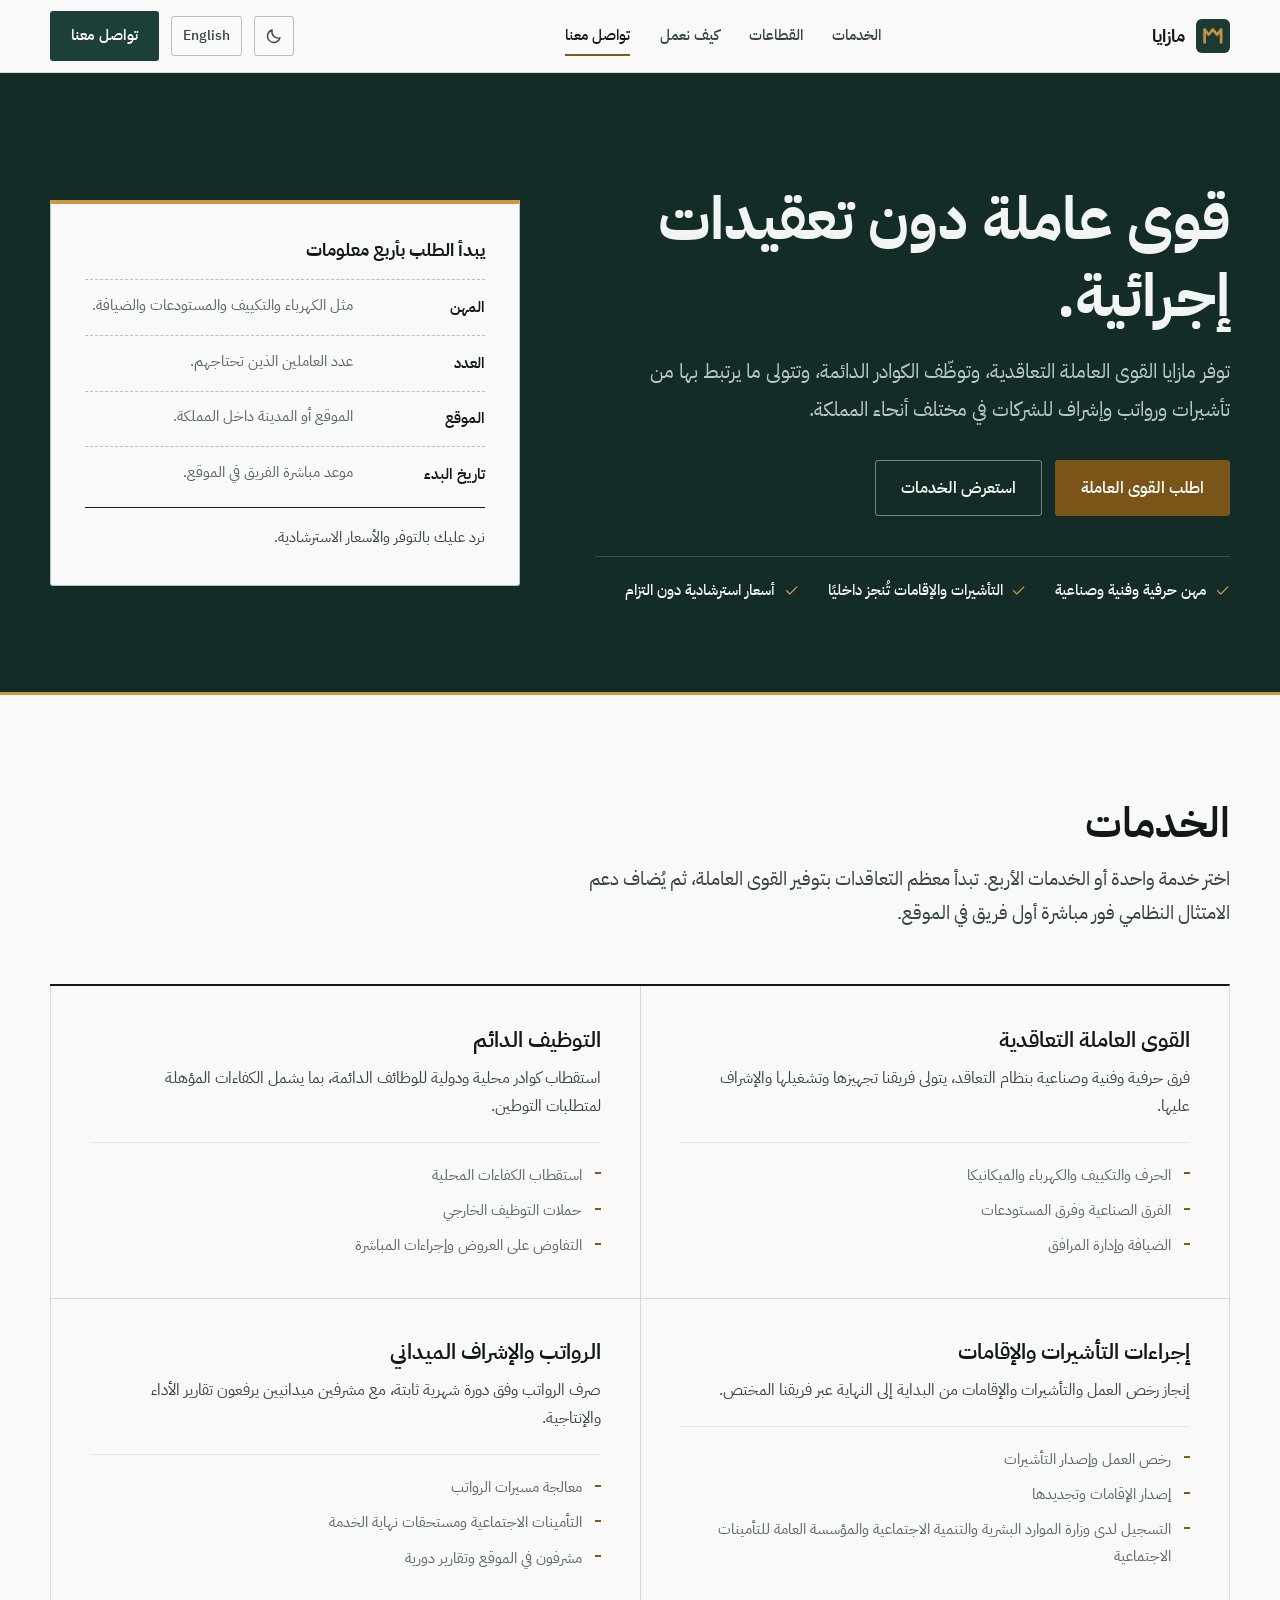
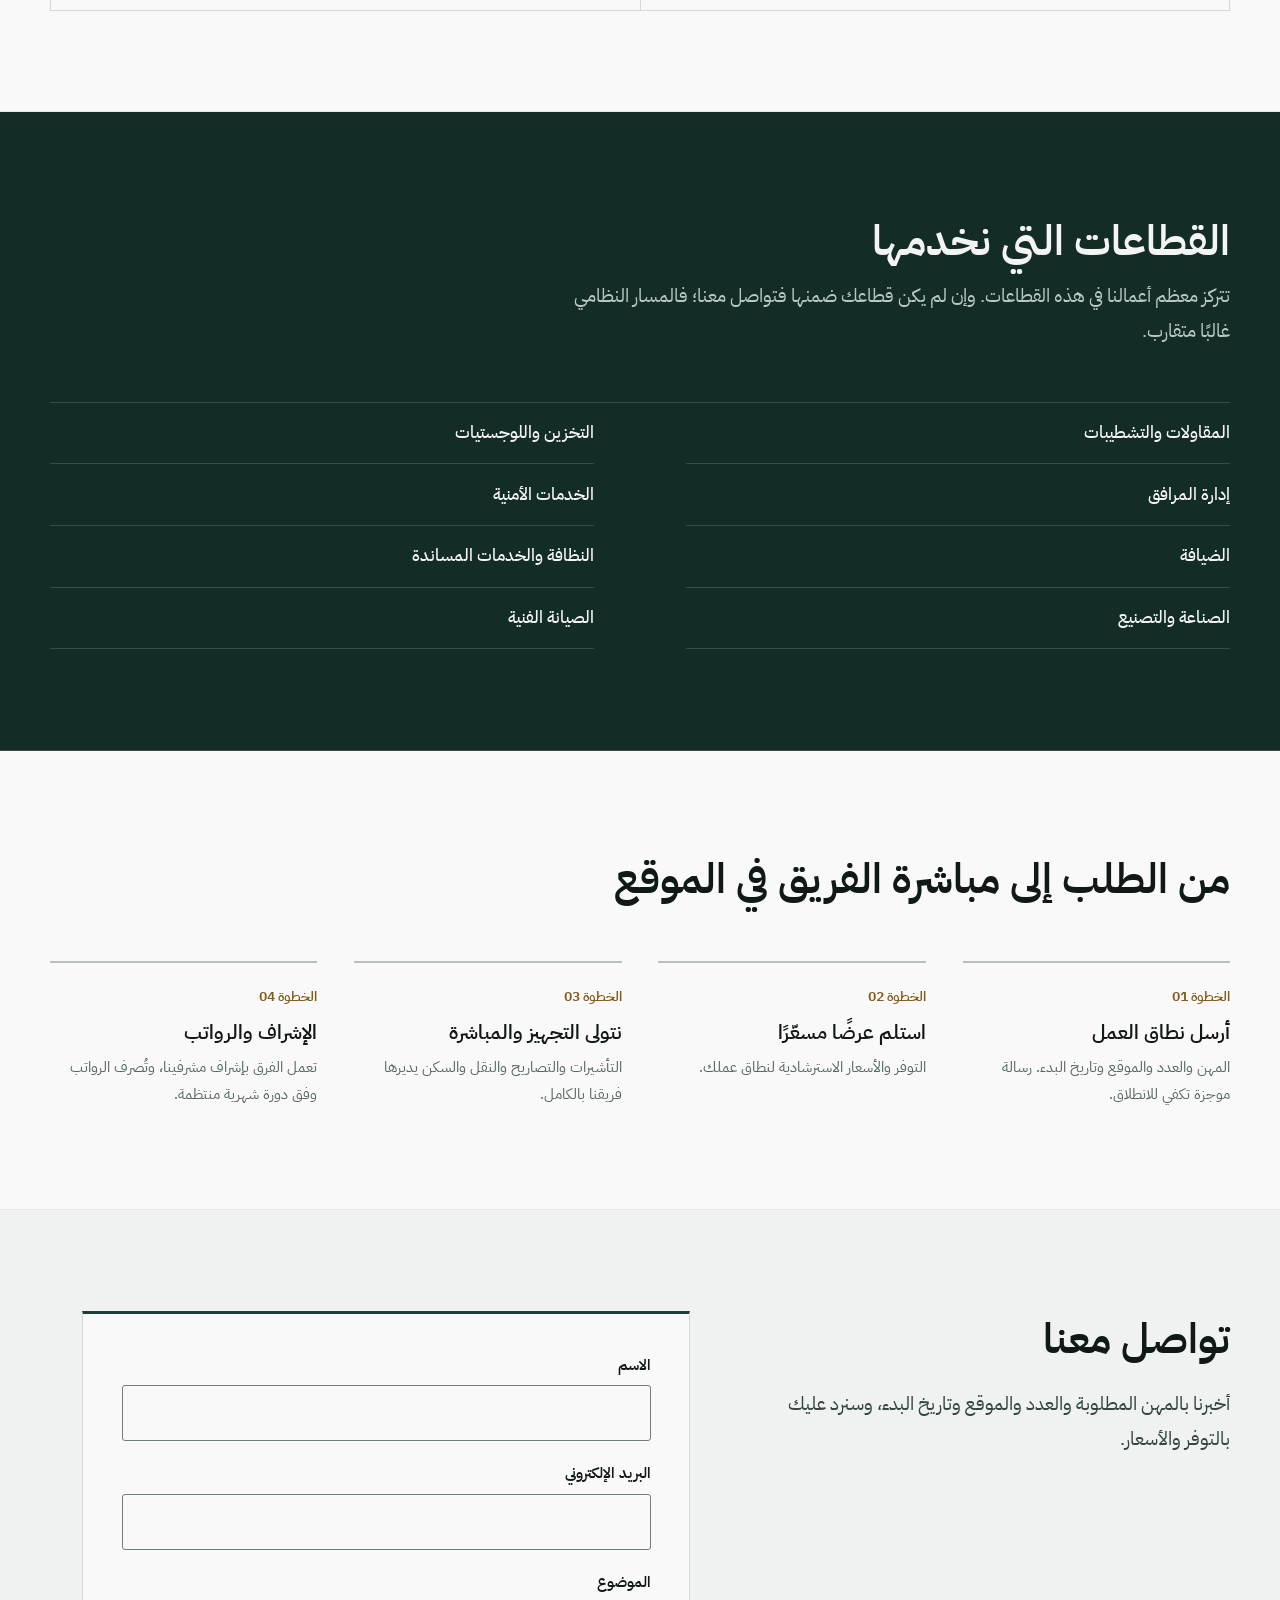
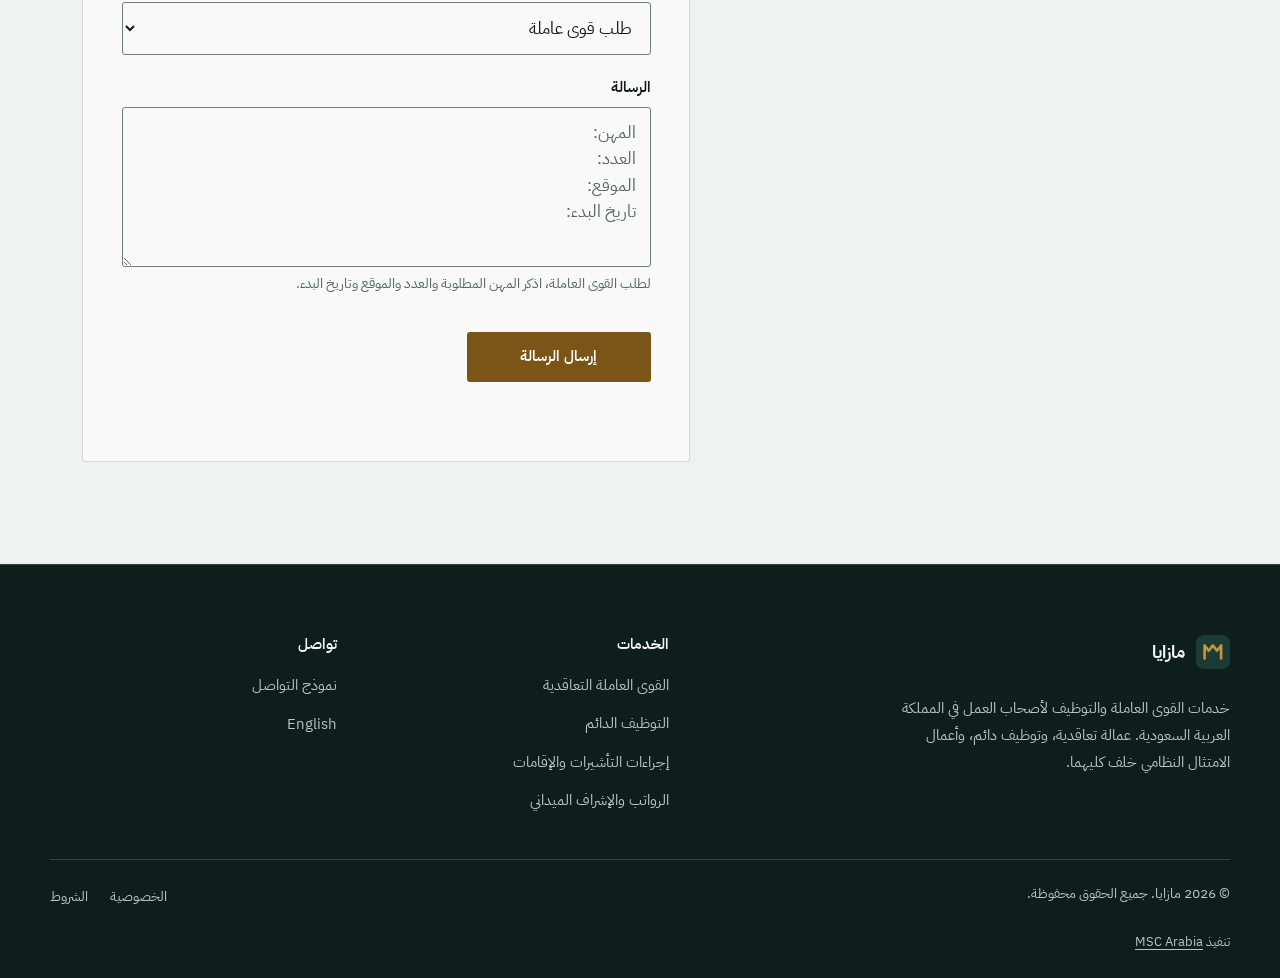
==== commit e54f8302: "redesign v2: contact form, self-hosted fonts, Arabic legal pages, security headers" ====
--- a/ar/index.html
+++ b/ar/index.html
@@ -2,9 +2,9 @@
 <html lang="ar" dir="rtl">
 <head>
 <meta charset="utf-8">
-<link rel="preload" as="script" href="/assets/js/theme.js">
 <script src="/assets/js/theme.js"></script>
 <meta name="viewport" content="width=device-width, initial-scale=1">
+<meta name="color-scheme" content="light dark">
 <title>مازايا | القوى العاملة والتوظيف في المملكة العربية السعودية</title>
 <meta name="description" content="مازايا توفر القوى العاملة التعاقدية، وتوظيف الكوادر، وإجراءات التأشيرات والإقامات والرواتب والإشراف على الفرق للشركات في المملكة العربية السعودية.">
 <link rel="canonical" href="https://maazaia.com/ar/">
@@ -12,7 +12,8 @@
 <link rel="alternate" hreflang="ar" href="https://maazaia.com/ar/">
 <link rel="alternate" hreflang="x-default" href="https://maazaia.com/">
 <meta name="robots" content="index, follow, max-image-preview:large, max-snippet:-1">
-<meta name="theme-color" content="#0d2f2b">
+<meta name="theme-color" content="#f8f9f8" media="(prefers-color-scheme: light)">
+<meta name="theme-color" content="#0d1413" media="(prefers-color-scheme: dark)">
 <meta property="og:type" content="website">
 <meta property="og:site_name" content="مازايا">
 <meta property="og:locale" content="ar_SA">
@@ -21,40 +22,84 @@
 <meta property="og:title" content="مازايا | القوى العاملة والتوظيف في المملكة العربية السعودية">
 <meta property="og:description" content="القوى العاملة التعاقدية، وتوظيف الكوادر، وأعمال الامتثال التي تدعم ذلك.">
 <meta property="og:image" content="https://maazaia.com/assets/img/og-image.png">
-<meta property="og:image:width" content="1200">
-<meta property="og:image:height" content="630">
+<meta property="og:image:type" content="image/png">
+<meta property="og:image:width" content="1024">
+<meta property="og:image:height" content="538">
+<meta property="og:image:alt" content="مازايا: القوى العاملة والتوظيف للشركات في المملكة العربية السعودية">
 <meta name="twitter:card" content="summary_large_image">
-<link rel="icon" href="/assets/img/favicon.svg" type="image/svg+xml">
-<link rel="apple-touch-icon" href="/assets/img/apple-touch-icon.svg">
-<link rel="preconnect" href="https://fonts.googleapis.com">
-<link rel="preconnect" href="https://fonts.gstatic.com" crossorigin>
-<link rel="preload" as="style" href="https://fonts.googleapis.com/css2?family=IBM+Plex+Sans+Arabic:wght@300;400;500;600;700&display=swap">
-<link rel="preload" as="style" href="https://fonts.googleapis.com/css2?family=IBM+Plex+Sans+Arabic:wght@300;400;500;600;700&display=swap">
-<link rel="stylesheet" href="https://fonts.googleapis.com/css2?family=IBM+Plex+Sans+Arabic:wght@300;400;500;600;700&display=swap" media="print" data-async-font>
-<noscript><link rel="stylesheet" href="https://fonts.googleapis.com/css2?family=IBM+Plex+Sans+Arabic:wght@300;400;500;600;700&display=swap"></noscript>
-<noscript><link rel="stylesheet" href="https://fonts.googleapis.com/css2?family=IBM+Plex+Sans+Arabic:wght@300;400;500;600;700&display=swap"></noscript>
+<meta name="twitter:title" content="مازايا | القوى العاملة والتوظيف في المملكة العربية السعودية">
+<meta name="twitter:description" content="القوى العاملة التعاقدية، وتوظيف الكوادر، وأعمال الامتثال التي تدعم ذلك.">
+<meta name="twitter:image" content="https://maazaia.com/assets/img/og-image.png">
+<meta name="twitter:image:alt" content="مازايا: القوى العاملة والتوظيف للشركات في المملكة العربية السعودية">
+<link rel="icon" href="/favicon.ico" sizes="48x48">
+<link rel="icon" href="/assets/img/favicon-32.png" type="image/png" sizes="32x32">
+<link rel="icon" href="/assets/img/icon-192.png" type="image/png" sizes="192x192">
+<link rel="apple-touch-icon" href="/assets/img/apple-touch-icon.png">
+<link rel="preload" href="/assets/fonts/plex-arabic-400.woff2" as="font" type="font/woff2" crossorigin>
 <link rel="stylesheet" href="/assets/css/styles.css">
 <script type="application/ld+json">
 {
   "@context": "https://schema.org",
   "@type": "EmploymentAgency",
+  "@id": "https://maazaia.com/#organization",
   "name": "مازايا",
   "alternateName": "Maazaia",
   "url": "https://maazaia.com/ar/",
-  "description": "مازايا توفر القوى العاملة التعاقدية، وتوظيف الكوادر، وإجراءات التأشيرات والإقامات والرواتب للشركات في المملكة العربية السعودية.",
-  "email": "info@maazaia.com",
-  "areaServed": { "@type": "Country", "name": "Saudi Arabia" },
-  "knowsLanguage": ["ar", "en"]
+  "logo": "https://maazaia.com/assets/img/logo-mark.jpg",
+  "image": "https://maazaia.com/assets/img/og-image.png",
+  "description": "مازايا توفر القوى العاملة التعاقدية، وتوظيف الكوادر، وإجراءات التأشيرات والإقامات والرواتب والإشراف على الفرق للشركات في المملكة العربية السعودية.",
+  "areaServed": {
+    "@type": "Country",
+    "name": "المملكة العربية السعودية"
+  },
+  "knowsLanguage": [
+    "ar",
+    "en"
+  ],
+  "hasOfferCatalog": {
+    "@type": "OfferCatalog",
+    "name": "خدمات القوى العاملة",
+    "itemListElement": [
+      {
+        "@type": "Offer",
+        "itemOffered": {
+          "@type": "Service",
+          "name": "توفير القوى العاملة التعاقدية"
+        }
+      },
+      {
+        "@type": "Offer",
+        "itemOffered": {
+          "@type": "Service",
+          "name": "التوظيف الدائم"
+        }
+      },
+      {
+        "@type": "Offer",
+        "itemOffered": {
+          "@type": "Service",
+          "name": "إجراءات التأشيرات والإقامات"
+        }
+      },
+      {
+        "@type": "Offer",
+        "itemOffered": {
+          "@type": "Service",
+          "name": "إدارة الرواتب والإشراف الميداني"
+        }
+      }
+    ]
+  }
 }
 </script>
 </head>
 <body>
-<a class="skip" href="#main">تخطَّ إلى المحتوى</a>
+<a class="skip" href="#main">انتقل إلى المحتوى</a>
 
 <header class="site-head">
   <div class="wrap site-head__in">
-    <a class="brand" href="/ar/" aria-label="مازايا — الرئيسية">
-      <img class="brand__mark" src="/assets/img/logo-placeholder.svg" alt="" width="34" height="34">
+    <a class="brand" href="/ar/" aria-label="مازايا، الرئيسية">
+      <img class="brand__mark" src="/assets/img/logo-mark.jpg" alt="" width="34" height="34">
       <span>مازايا</span>
     </a>
     <nav class="nav" aria-label="القائمة الرئيسية">
@@ -66,245 +111,240 @@
       </ul>
     </nav>
     <div class="head-actions">
-      <button class="theme-btn" type="button" data-theme-toggle aria-pressed="false" aria-label="Toggle dark mode"><svg class="icon-moon" viewBox="0 0 24 24" fill="none" stroke="currentColor" stroke-width="1.8" stroke-linecap="round" stroke-linejoin="round" aria-hidden="true"><path d="M20 14.5A8.5 8.5 0 019.5 4a8.5 8.5 0 1010.5 10.5z"/></svg><svg class="icon-sun" viewBox="0 0 24 24" fill="none" stroke="currentColor" stroke-width="1.8" stroke-linecap="round" stroke-linejoin="round" aria-hidden="true"><circle cx="12" cy="12" r="4"/><path d="M12 2v2M12 20v2M4.9 4.9l1.4 1.4M17.7 17.7l1.4 1.4M2 12h2M20 12h2M4.9 19.1l1.4-1.4M17.7 6.3l1.4-1.4"/></svg></button><a class="lang" href="/" hreflang="en" lang="en">English</a>
+      <button class="theme-btn" type="button" data-theme-toggle aria-pressed="false" aria-label="الوضع الداكن"><svg class="icon-moon" viewBox="0 0 24 24" fill="none" stroke="currentColor" stroke-width="1.8" stroke-linecap="round" stroke-linejoin="round" aria-hidden="true"><path d="M20 14.5A8.5 8.5 0 019.5 4a8.5 8.5 0 1010.5 10.5z"/></svg><svg class="icon-sun" viewBox="0 0 24 24" fill="none" stroke="currentColor" stroke-width="1.8" stroke-linecap="round" stroke-linejoin="round" aria-hidden="true"><circle cx="12" cy="12" r="4"/><path d="M12 2v2M12 20v2M4.9 4.9l1.4 1.4M17.7 17.7l1.4 1.4M2 12h2M20 12h2M4.9 19.1l1.4-1.4M17.7 6.3l1.4-1.4"/></svg></button>
+      <a class="lang" href="/" lang="en" hreflang="en">English</a>
       <a class="btn head-cta" href="#contact">تواصل معنا</a>
-      <button class="burger" data-burger aria-expanded="false" aria-controls="drawer" aria-label="فتح القائمة">
-        <svg width="22" height="22" viewBox="0 0 24 24" fill="none" stroke="currentColor" stroke-width="1.8" stroke-linecap="round" aria-hidden="true"><path d="M4 7h16M4 12h16M4 17h16"/></svg>
-      </button>
+      <button class="burger" type="button" data-burger aria-expanded="false" aria-controls="drawer" aria-label="فتح القائمة"><svg width="22" height="22" viewBox="0 0 24 24" fill="none" stroke="currentColor" stroke-width="1.8" stroke-linecap="round" aria-hidden="true"><path d="M4 7h16M4 12h16M4 17h16"/></svg></button>
     </div>
   </div>
 </header>
 
-<div class="drawer" id="drawer" data-open="false">
+<div class="drawer" id="drawer" role="dialog" aria-modal="true" aria-label="القائمة" data-open="false">
   <div class="wrap">
     <div class="drawer__top">
-      <a class="brand" href="/ar/" data-drawer-close><img class="brand__mark" src="/assets/img/logo-placeholder.svg" alt="" width="34" height="34"><span>مازايا</span></a>
-      <button class="burger" data-burger aria-label="إغلاق القائمة" style="display:block">
-        <svg width="22" height="22" viewBox="0 0 24 24" fill="none" stroke="currentColor" stroke-width="1.8" stroke-linecap="round" aria-hidden="true"><path d="M6 6l12 12M18 6L6 18"/></svg>
-      </button>
+      <a class="brand" href="/ar/"><img class="brand__mark" src="/assets/img/logo-mark.jpg" alt="" width="34" height="34"><span>مازايا</span></a>
+      <button class="burger" type="button" data-drawer-close-btn aria-label="إغلاق القائمة"><svg width="22" height="22" viewBox="0 0 24 24" fill="none" stroke="currentColor" stroke-width="1.8" stroke-linecap="round" aria-hidden="true"><path d="M6 6l12 12M18 6L6 18"/></svg></button>
     </div>
     <nav class="drawer__list" aria-label="قائمة الجوال">
       <a href="#services" data-drawer-close>الخدمات</a>
       <a href="#sectors" data-drawer-close>القطاعات</a>
       <a href="#how" data-drawer-close>كيف نعمل</a>
       <a href="#contact" data-drawer-close>تواصل معنا</a>
-      <a href="/" lang="en" data-drawer-close>English</a>
     </nav>
   </div>
 </div>
 
-<main id="main"><div class="ambient" aria-hidden="true"><span class="ambient__blob ambient__blob--1"></span><span class="ambient__blob ambient__blob--2"></span><span class="ambient__blob ambient__blob--3"></span></div>
-<section class="hero">
+<main id="main">
+  <section class="hero">
     <div class="wrap hero__grid">
       <div class="hero__copy">
-        <span class="eyebrow">القوى العاملة والتوظيف · المملكة العربية السعودية</span>
-        <h1>عمالة <em>بدون</em> أوراق.</h1>
-        <p class="hero__sub">توفر مازايا القوى العاملة التعاقدية، وتوظف الكوادر، وتدير التأشيرات والإقامات والرواتب والإشراف خلف ذلك — فيبقى مشروعك مستمرًا حتى عندما تتعقّد الإجراءات النظامية.</p>
+        <h1>قوى عاملة دون تعقيدات إجرائية.</h1>
+        <p class="hero__sub">توفر مازايا القوى العاملة التعاقدية، وتوظّف الكوادر الدائمة، وتتولى ما يرتبط بها من تأشيرات ورواتب وإشراف للشركات في مختلف أنحاء المملكة.</p>
         <div class="btns">
-          <a class="btn btn--accent btn--lg" href="mailto:info@maazaia.com?subject=Manpower%20enquiry">اطلب القوى العاملة</a>
-          <a class="btn btn--ondark btn--lg" href="#contact">أرسل سيرتك الذاتية</a>
+          <a class="btn btn--accent btn--lg" href="#contact">اطلب القوى العاملة</a>
+          <a class="btn btn--ondark btn--lg" href="#services">استعرض الخدمات</a>
         </div>
         <ul class="trust">
-          <li class="trust__item"><svg viewBox="0 0 24 24" fill="none" stroke="currentColor" stroke-width="1.9" stroke-linecap="round" stroke-linejoin="round" aria-hidden="true"><path d="M20 6L9 17l-5-5"/></svg>الحرف والفني والصناعي</li>
-          <li class="trust__item"><svg viewBox="0 0 24 24" fill="none" stroke="currentColor" stroke-width="1.9" stroke-linecap="round" stroke-linejoin="round" aria-hidden="true"><path d="M20 6L9 17l-5-5"/></svg>التأشيرات والإقامات داخليًا</li>
-          <li class="trust__item"><svg viewBox="0 0 24 24" fill="none" stroke="currentColor" stroke-width="1.9" stroke-linecap="round" stroke-linejoin="round" aria-hidden="true"><path d="M20 6L9 17l-5-5"/></svg>لا رسوم على الباحثين عن عمل</li>
+          <li class="trust__item"><svg viewBox="0 0 24 24" fill="none" stroke="currentColor" stroke-width="1.9" stroke-linecap="round" stroke-linejoin="round" aria-hidden="true"><path d="M20 6L9 17l-5-5"/></svg>مهن حرفية وفنية وصناعية</li>
+          <li class="trust__item"><svg viewBox="0 0 24 24" fill="none" stroke="currentColor" stroke-width="1.9" stroke-linecap="round" stroke-linejoin="round" aria-hidden="true"><path d="M20 6L9 17l-5-5"/></svg>التأشيرات والإقامات تُنجز داخليًا</li>
+          <li class="trust__item"><svg viewBox="0 0 24 24" fill="none" stroke="currentColor" stroke-width="1.9" stroke-linecap="round" stroke-linejoin="round" aria-hidden="true"><path d="M20 6L9 17l-5-5"/></svg>أسعار استرشادية دون التزام</li>
         </ul>
       </div>
-      <div>
-        <blockquote class="hero__quote">
-          أرسل لنا نطاق العمل. الاستقطاب والأوراق والرواتب والأشخاص في الموقع تعود إلينا جميعًا.
-          <cite>كيف يسير العمل مع مازايا</cite>
-        </blockquote>
-      </div>
-    </div>
-  </section>
-
-  <section class="section" id="services">
+      <aside class="brief" aria-labelledby="brief-title">
+        <h2 class="brief__title" id="brief-title">يبدأ الطلب بأربع معلومات</h2>
+        <dl>
+          <div class="brief__row"><dt>المهن</dt><dd>مثل الكهرباء والتكييف والمستودعات والضيافة.</dd></div>
+          <div class="brief__row"><dt>العدد</dt><dd>عدد العاملين الذين تحتاجهم.</dd></div>
+          <div class="brief__row"><dt>الموقع</dt><dd>الموقع أو المدينة داخل المملكة.</dd></div>
+          <div class="brief__row"><dt>تاريخ البدء</dt><dd>موعد مباشرة الفريق في الموقع.</dd></div>
+        </dl>
+        <p class="brief__foot">نرد عليك بالتوفر والأسعار الاسترشادية.</p>
+      </aside>
+    </div>
+  </section>
+
+  <section class="section" id="services" aria-labelledby="services-h">
     <div class="wrap">
       <div class="head">
-        <span class="eyebrow">ما نقدمه</span>
-        <h2>أربع خدمات وجهة تواصل واحدة.</h2>
-        <p class="lead">اختر خدمة واحدة أو جميعها. تبدأ معظم الأعمال مع توفير القوى العاملة، ثم يُضاف الدعم النظامي بعد وصول أول فريق.</p>
+        <h2 id="services-h">الخدمات</h2>
+        <p class="lead">اختر خدمة واحدة أو الخدمات الأربع. تبدأ معظم التعاقدات بتوفير القوى العاملة، ثم يُضاف دعم الامتثال النظامي فور مباشرة أول فريق في الموقع.</p>
       </div>
       <div class="cards">
-        <article class="card rv">
-          <span class="card__n">01</span>
+        <article class="card">
           <h3>القوى العاملة التعاقدية</h3>
-          <p>فرق من الحرف والفنيين والصناعة على أساس تعاقدي، يتم تشغيلها وإشرافها من فريقنا.</p>
+          <p>فرق حرفية وفنية وصناعية بنظام التعاقد، يتولى فريقنا تجهيزها وتشغيلها والإشراف عليها.</p>
           <ul class="card__list">
             <li>الحرف والتكييف والكهرباء والميكانيكا</li>
-            <li>الفرق الصناعية والمستودعات</li>
+            <li>الفرق الصناعية وفرق المستودعات</li>
             <li>الضيافة وإدارة المرافق</li>
           </ul>
         </article>
-        <article class="card rv" data-delay="80">
-          <span class="card__n">02</span>
-          <h3>التوظيف</h3>
-          <p>توظيف كوادر محلية ودولية للوظائف التي تحتاجها بشكل دائم.</p>
+        <article class="card">
+          <h3>التوظيف الدائم</h3>
+          <p>استقطاب كوادر محلية ودولية للوظائف الدائمة، بما يشمل الكفاءات المؤهلة لمتطلبات التوطين.</p>
           <ul class="card__list">
-            <li>استقطاب المرشحين المحليين</li>
-            <li>حملات توظيف دولية</li>
-            <li>التفاوض على العروض والانضمام</li>
+            <li>استقطاب الكفاءات المحلية</li>
+            <li>حملات التوظيف الخارجي</li>
+            <li>التفاوض على العروض وإجراءات المباشرة</li>
           </ul>
         </article>
-        <article class="card rv" data-delay="160">
-          <span class="card__n">03</span>
-          <h3>التأشيرات والإقامات</h3>
-          <p>إنجاز الإجراءات الحكومية من البداية إلى النهاية، فلا يعتمد جدولك على انتظار غيرك.</p>
+        <article class="card">
+          <h3>إجراءات التأشيرات والإقامات</h3>
+          <p>إنجاز رخص العمل والتأشيرات والإقامات من البداية إلى النهاية عبر فريقنا المختص.</p>
           <ul class="card__list">
-            <li>تصاريح العمل والتأشيرات</li>
-            <li>إصدار وتجديد الإقامات</li>
-            <li>تسجيلات وزارة الموارد البشرية والتأمينات</li>
+            <li>رخص العمل وإصدار التأشيرات</li>
+            <li>إصدار الإقامات وتجديدها</li>
+            <li>التسجيل لدى وزارة الموارد البشرية والتنمية الاجتماعية والمؤسسة العامة للتأمينات الاجتماعية</li>
           </ul>
         </article>
-        <article class="card rv" data-delay="240">
-          <span class="card__n">04</span>
-          <h3>الرواتب والإشراف</h3>
-          <p>رواتب دقيقة وإشراف ميداني، ليكون الإنتاج مسؤولية أحد لا آمال الجميع.</p>
+        <article class="card">
+          <h3>الرواتب والإشراف الميداني</h3>
+          <p>صرف الرواتب وفق دورة شهرية ثابتة، مع مشرفين ميدانيين يرفعون تقارير الأداء والإنتاجية.</p>
           <ul class="card__list">
-            <li>معالجة الرواتب</li>
-            <li>التأمينات ونهاية الخدمة</li>
-            <li>مشرفون ميدانيون وتقارير</li>
+            <li>معالجة مسيرات الرواتب</li>
+            <li>التأمينات الاجتماعية ومستحقات نهاية الخدمة</li>
+            <li>مشرفون في الموقع وتقارير دورية</li>
           </ul>
         </article>
       </div>
     </div>
   </section>
-<section class="section band--ink" id="sectors">
+
+  <section class="section band--ink" id="sectors" aria-labelledby="sectors-h">
     <div class="wrap">
       <div class="head">
-        <span class="eyebrow">القطاعات</span>
-        <h2>القطاعات التي نعمل فيها.</h2>
-        <p class="lead">معظم أعمالنا في هذه القطاعات. إن لم يكن قطاعك مذكورًا، اسألنا — المسار النظامي غالبًا متشابه.</p>
+        <h2 id="sectors-h">القطاعات التي نخدمها</h2>
+        <p class="lead">تتركز معظم أعمالنا في هذه القطاعات. وإن لم يكن قطاعك ضمنها فتواصل معنا؛ فالمسار النظامي غالبًا متقارب.</p>
       </div>
       <ul class="sectors">
-        <li class="pill rv">المقاولات والتشطيبات</li>
-        <li class="pill rv" data-delay="60">إدارة المرافق</li>
-        <li class="pill rv" data-delay="120">الضيافة</li>
-        <li class="pill rv" data-delay="60">الصناعة والتصنيع</li>
-        <li class="pill rv" data-delay="120">التخزين واللوجستيات</li>
-        <li class="pill rv">خدمات الأمن</li>
-        <li class="pill rv" data-delay="60">التدبير المنزلي والتنظيف</li>
-        <li class="pill rv" data-delay="120">الصيانة الفنية</li>
+        <li>المقاولات والتشطيبات</li>
+        <li>إدارة المرافق</li>
+        <li>الضيافة</li>
+        <li>الصناعة والتصنيع</li>
+        <li>التخزين واللوجستيات</li>
+        <li>الخدمات الأمنية</li>
+        <li>النظافة والخدمات المساندة</li>
+        <li>الصيانة الفنية</li>
       </ul>
     </div>
   </section>
 
-  <section class="section" id="how">
+  <section class="section" id="how" aria-labelledby="how-h">
     <div class="wrap">
       <div class="head">
-        <span class="eyebrow">كيف نعمل</span>
-        <h2>من أول رسالة إلى بدء العمل.</h2>
+        <h2 id="how-h">من الطلب إلى مباشرة الفريق في الموقع</h2>
       </div>
       <div class="process">
-        <div class="step rv">
+        <div class="step">
           <span class="step__n">الخطوة 01</span>
           <h3>أرسل نطاق العمل</h3>
-          <p>المهارات والعدد والموقع وتاريخ البدء. رسالة قصيرة تكفي للبدء.</p>
-        </div>
-        <div class="step rv" data-delay="80">
+          <p>المهن والعدد والموقع وتاريخ البدء. رسالة موجزة تكفي للانطلاق.</p>
+        </div>
+        <div class="step">
           <span class="step__n">الخطوة 02</span>
-          <h3>عرض سعر</h3>
-          <p>التوفر والأسعار الاسترشادية، دون أي التزام.</p>
-        </div>
-        <div class="step rv" data-delay="160">
+          <h3>استلم عرضًا مسعّرًا</h3>
+          <p>التوفر والأسعار الاسترشادية لنطاق عملك.</p>
+        </div>
+        <div class="step">
           <span class="step__n">الخطوة 03</span>
-          <h3>نُكمل الإجراءات</h3>
-          <p>التأشيرات والتصاريح والنقل والسكن يتولاها فريقنا بالكامل.</p>
-        </div>
-        <div class="step rv" data-delay="240">
+          <h3>نتولى التجهيز والمباشرة</h3>
+          <p>التأشيرات والتصاريح والنقل والسكن يديرها فريقنا بالكامل.</p>
+        </div>
+        <div class="step">
           <span class="step__n">الخطوة 04</span>
           <h3>الإشراف والرواتب</h3>
-          <p>الفرق ترفع تقاريرها لمشرفينا، والرواتب تُصرف وفق دورة شهرية ثابتة.</p>
-        </div>
-      </div>
-    </div>
-  </section>
-<section class="section band" id="contact">
+          <p>تعمل الفرق بإشراف مشرفينا، وتُصرف الرواتب وفق دورة شهرية منتظمة.</p>
+        </div>
+      </div>
+    </div>
+  </section>
+
+  <section class="section band" id="contact" aria-labelledby="contact-h">
     <div class="wrap contact-wrap">
-      <div class="rv">
-        <span class="eyebrow">تواصل معنا</span>
-        <h2>تواصل معنا.</h2>
-        <p class="lead">سواء كنت تحتاج فريقًا الشهر القادم أو موظفًا دائمًا في الربع القادم، فالخطوة الأولى واحدة: أرسل نطاق العمل عبر البريد.</p>
-        <div class="email-panel" style="margin-top:2rem">
-          <span class="email-panel__label">البريد الإلكتروني</span>
-          <a href="mailto:info@maazaia.com" dir="ltr">info@maazaia.com</a>
-          <p>اكتب في عنوان الرسالة ما إذا كان طلبًا لقوى العاملة أو وصفًا وظيفيًا أو سيرة ذاتية، ليصل إلى الجهة المناسبة مباشرة.</p>
-        </div>
-      </div>
-      <div class="audience rv" data-delay="120">
-        <div class="audience__col">
-          <span class="eyebrow">للشركات</span>
-          <h3>تحتاج عمالة؟</h3>
-          <p>أرسل المهارات والعدد وتاريخ البدء، وستصلك التوفر والأسعار الاسترشادية دون أي التزام.</p>
-          <a class="btn btn--accent" style="margin-top:1.4rem" href="mailto:info@maazaia.com?subject=Manpower%20enquiry">اطلب القوى العاملة</a>
-        </div>
-        <div class="audience__col">
-          <span class="eyebrow">للباحثين عن عمل</span>
-          <h3>تبحث عن عمل؟</h3>
-          <p>أرسل سيرتك الذاتية مرة واحدة، ونطابقها مع الوظائف المتاحة لدى عملائنا في المملكة. لا نفرض أي رسوم على الباحثين.</p>
-          <a class="btn btn--ghost" style="margin-top:1.4rem" href="mailto:info@maazaia.com?subject=CV%20submission">أرسل سيرتك الذاتية</a>
-        </div>
-      </div>
-    </div>
-  </section>
-
+      <div>
+        <h2 id="contact-h">تواصل معنا</h2>
+        <p class="lead">أخبرنا بالمهن المطلوبة والعدد والموقع وتاريخ البدء، وسنرد عليك بالتوفر والأسعار.</p>
+      </div>
+      <div>
+        <form class="contact-form" action="/api/contact" method="post" data-contact-form data-turnstile-sitekey="">
+          <div class="field">
+            <label for="f-name">الاسم</label>
+            <input id="f-name" type="text" name="name" autocomplete="name" maxlength="100" required aria-describedby="e-name">
+            <p class="field-error" id="e-name" data-error-for="name"></p>
+          </div>
+          <div class="field">
+            <label for="f-email">البريد الإلكتروني</label>
+            <input id="f-email" type="email" name="email" autocomplete="email" maxlength="254" required dir="ltr" aria-describedby="e-email">
+            <p class="field-error" id="e-email" data-error-for="email"></p>
+          </div>
+          <div class="field">
+            <label for="f-subject">الموضوع</label>
+            <select id="f-subject" name="subject" required aria-describedby="e-subject">
+              <option value="Manpower request">طلب قوى عاملة</option>
+              <option value="Permanent recruitment brief">طلب توظيف دائم</option>
+              <option value="Visa, iqama or payroll support">دعم التأشيرات أو الإقامات أو الرواتب</option>
+              <option value="Other enquiry">استفسار آخر</option>
+            </select>
+            <p class="field-error" id="e-subject" data-error-for="subject"></p>
+          </div>
+          <div class="field">
+            <label for="f-message">الرسالة</label>
+            <textarea id="f-message" name="message" minlength="10" maxlength="3000" required placeholder="المهن:&#10;العدد:&#10;الموقع:&#10;تاريخ البدء:" aria-describedby="h-message e-message"></textarea>
+            <p class="hint" id="h-message">لطلب القوى العاملة، اذكر المهن المطلوبة والعدد والموقع وتاريخ البدء.</p>
+            <p class="field-error" id="e-message" data-error-for="message"></p>
+          </div>
+          <div class="hp" aria-hidden="true" inert>
+            <label>رمز مرجعي (اتركه فارغًا) <input type="text" name="ref_code" tabindex="-1" autocomplete="off"></label>
+          </div>
+          <input type="hidden" name="lang" value="ar">
+          <input type="hidden" name="ts" value="">
+          <div data-turnstile></div>
+          <button class="btn btn--accent" type="submit">إرسال الرسالة</button>
+          <p class="form-status" role="status" data-form-status></p>
+        </form>
+      </div>
+    </div>
+  </section>
 </main>
 
 <footer class="site-foot">
   <div class="wrap">
     <div class="foot__cols">
       <div class="foot__brand">
-        <a class="brand" href="/ar/" style="color:#f2f6f5">
-          <img class="brand__mark" src="/assets/img/logo-placeholder.svg" alt="" width="34" height="34">
+        <a class="brand" href="/ar/">
+          <img class="brand__mark" src="/assets/img/logo-mark.jpg" alt="" width="34" height="34">
           <span>مازايا</span>
         </a>
-        <p>حلول القوى العاملة والتوظيف للشركات في المملكة العربية السعودية: العمالة التعاقدية، والتوظيف الدائم، وأعمال الامتثال التي تدعم كليهما.</p>
+        <p>خدمات القوى العاملة والتوظيف لأصحاب العمل في المملكة العربية السعودية. عمالة تعاقدية، وتوظيف دائم، وأعمال الامتثال النظامي خلف كليهما.</p>
       </div>
       <div>
-        <h2 class="foot__h">أقسام الصفحة</h2>
+        <h2 class="foot__h">الخدمات</h2>
         <ul class="foot__list">
-          <li><a href="#services">الخدمات</a></li>
-          <li><a href="#sectors">القطاعات</a></li>
-          <li><a href="#how">كيف نعمل</a></li>
-          <li><a href="#contact">تواصل معنا</a></li>
+          <li><span>القوى العاملة التعاقدية</span></li>
+          <li><span>التوظيف الدائم</span></li>
+          <li><span>إجراءات التأشيرات والإقامات</span></li>
+          <li><span>الرواتب والإشراف الميداني</span></li>
         </ul>
       </div>
       <div>
-        <h2 class="foot__h">تواصل معنا</h2>
+        <h2 class="foot__h">تواصل</h2>
         <ul class="foot__list">
-          <li><a href="mailto:info@maazaia.com" dir="ltr">info@maazaia.com</a></li>
-          <li><a href="/" lang="en">English</a></li>
+          <li><a href="#contact">نموذج التواصل</a></li>
+          <li><a href="/" lang="en" hreflang="en">English</a></li>
         </ul>
       </div>
     </div>
     <div class="foot__bar">
       <span>© 2026 مازايا. جميع الحقوق محفوظة.</span>
       <nav aria-label="الشروط القانونية">
-        <a href="/privacy">الخصوصية</a>
-        <a href="/cookies">ملفات تعريف الارتباط</a>
-        <a href="/terms">الشروط</a>
-        <a href="/ar/cookies" hreflang="ar" lang="ar">ملفات تعريف الارتباط (ع)</a>
-        <a href="/ar/privacy" hreflang="ar" lang="ar">الخصوصية (ع)</a>
+        <a href="/ar/privacy">الخصوصية</a>
+        <a href="/ar/terms">الشروط</a>
       </nav>
     </div>
-    <p class="foot__credit">صُنع بعناية بواسطة <a href="https://mscarabia.com" rel="noopener">MSC Arabia</a></p>
+    <p class="foot__credit">تنفيذ <a href="https://mscarabia.com" rel="noopener noreferrer"><span lang="en">MSC Arabia</span></a></p>
   </div>
 </footer>
 
-<!-- إشعار ملفات تعريف الارتباط. لا يستخدم الموقع أي ملفات تتبع ولا تحليلات،
-     لذا هذا الإشعار إشعار توضيحي وليس موافقة إلزامية. -->
-<aside class="cookie" data-cookie-notice data-show="false" role="dialog" aria-live="polite" aria-label="إشعار ملفات تعريف الارتباط">
-  <p>
-    لا يستخدم هذا الموقع ملفات تعريف ارتباط للتتبع ولا أدوات تحليل. نخزّن اختيارك محليًا في متصفحك فقط. اقرأ
-    <a href="/cookies">سياسة ملفات تعريف الارتباط</a>.
-  </p>
-  <div class="cookie__actions">
-    <button class="btn" type="button" data-cookie-choice="essential">حسنًا</button>
-    <a class="btn btn--ghost" href="/cookies">اقرأ السياسة</a>
-  </div>
-</aside>
-
 <script src="/assets/js/main.js" defer></script>
 </body>
-</html>+</html>
--- a/assets/css/styles.css
+++ b/assets/css/styles.css
@@ -1,494 +1,380 @@
-/* ============================================================
-   Maazaia — design system
-   Tokens first, then primitives, then components.
-   Dark sections re-declare their own text colours, so light text
-   can never land on a light background in either RTL direction.
-   ============================================================ */
-
+/* ==========================================================================
+   Maazaia: stylesheet
+   Fonts are self-hosted (no third-party requests). No decorative motion.
+   ========================================================================== */
+
+/* ---------- Fonts ---------- */
+@font-face { font-family: "IBM Plex Sans Arabic"; font-weight: 400; font-style: normal; font-display: swap; src: url("/assets/fonts/plex-latin-400.woff2") format("woff2"); unicode-range: U+0000-00FF,U+0131,U+0152-0153,U+02BB-02BC,U+02C6,U+02DA,U+02DC,U+0304,U+0308,U+0329,U+2000-206F,U+20AC,U+2122,U+2191,U+2193,U+2212,U+2215,U+FEFF,U+FFFD; }
+@font-face { font-family: "IBM Plex Sans Arabic"; font-weight: 500; font-style: normal; font-display: swap; src: url("/assets/fonts/plex-latin-500.woff2") format("woff2"); unicode-range: U+0000-00FF,U+0131,U+0152-0153,U+02BB-02BC,U+02C6,U+02DA,U+02DC,U+0304,U+0308,U+0329,U+2000-206F,U+20AC,U+2122,U+2191,U+2193,U+2212,U+2215,U+FEFF,U+FFFD; }
+@font-face { font-family: "IBM Plex Sans Arabic"; font-weight: 600; font-style: normal; font-display: swap; src: url("/assets/fonts/plex-latin-600.woff2") format("woff2"); unicode-range: U+0000-00FF,U+0131,U+0152-0153,U+02BB-02BC,U+02C6,U+02DA,U+02DC,U+0304,U+0308,U+0329,U+2000-206F,U+20AC,U+2122,U+2191,U+2193,U+2212,U+2215,U+FEFF,U+FFFD; }
+@font-face { font-family: "IBM Plex Sans Arabic"; font-weight: 700; font-style: normal; font-display: swap; src: url("/assets/fonts/plex-latin-700.woff2") format("woff2"); unicode-range: U+0000-00FF,U+0131,U+0152-0153,U+02BB-02BC,U+02C6,U+02DA,U+02DC,U+0304,U+0308,U+0329,U+2000-206F,U+20AC,U+2122,U+2191,U+2193,U+2212,U+2215,U+FEFF,U+FFFD; }
+@font-face { font-family: "IBM Plex Sans Arabic"; font-weight: 400; font-style: normal; font-display: swap; src: url("/assets/fonts/plex-arabic-400.woff2") format("woff2"); unicode-range: U+0600-06FF,U+0750-077F,U+0870-088E,U+0890-0891,U+0897-08E1,U+08E3-08FF,U+200C-200E,U+2010-2011,U+204F,U+2E41,U+FB50-FDFF,U+FE70-FE74,U+FE76-FEFC,U+102E0-102FB,U+10E60-10E7E,U+10EC2-10EC4,U+10EFC-10EFF,U+1EE00-1EE03,U+1EE05-1EE1F,U+1EE21-1EE22,U+1EE24,U+1EE27,U+1EE29-1EE32,U+1EE34-1EE37,U+1EE39,U+1EE3B,U+1EE42,U+1EE47,U+1EE49,U+1EE4B,U+1EE4D-1EE4F,U+1EE51-1EE52,U+1EE54,U+1EE57,U+1EE59,U+1EE5B,U+1EE5D,U+1EE5F,U+1EE61-1EE62,U+1EE64,U+1EE67-1EE6A,U+1EE6C-1EE72,U+1EE74-1EE77,U+1EE79-1EE7C,U+1EE7E,U+1EE80-1EE89,U+1EE8B-1EE9B,U+1EEA1-1EEA3,U+1EEA5-1EEA9,U+1EEAB-1EEBB,U+1EEF0-1EEF1; }
+@font-face { font-family: "IBM Plex Sans Arabic"; font-weight: 500; font-style: normal; font-display: swap; src: url("/assets/fonts/plex-arabic-500.woff2") format("woff2"); unicode-range: U+0600-06FF,U+0750-077F,U+0870-088E,U+0890-0891,U+0897-08E1,U+08E3-08FF,U+200C-200E,U+2010-2011,U+204F,U+2E41,U+FB50-FDFF,U+FE70-FE74,U+FE76-FEFC,U+102E0-102FB,U+10E60-10E7E,U+10EC2-10EC4,U+10EFC-10EFF,U+1EE00-1EE03,U+1EE05-1EE1F,U+1EE21-1EE22,U+1EE24,U+1EE27,U+1EE29-1EE32,U+1EE34-1EE37,U+1EE39,U+1EE3B,U+1EE42,U+1EE47,U+1EE49,U+1EE4B,U+1EE4D-1EE4F,U+1EE51-1EE52,U+1EE54,U+1EE57,U+1EE59,U+1EE5B,U+1EE5D,U+1EE5F,U+1EE61-1EE62,U+1EE64,U+1EE67-1EE6A,U+1EE6C-1EE72,U+1EE74-1EE77,U+1EE79-1EE7C,U+1EE7E,U+1EE80-1EE89,U+1EE8B-1EE9B,U+1EEA1-1EEA3,U+1EEA5-1EEA9,U+1EEAB-1EEBB,U+1EEF0-1EEF1; }
+@font-face { font-family: "IBM Plex Sans Arabic"; font-weight: 600; font-style: normal; font-display: swap; src: url("/assets/fonts/plex-arabic-600.woff2") format("woff2"); unicode-range: U+0600-06FF,U+0750-077F,U+0870-088E,U+0890-0891,U+0897-08E1,U+08E3-08FF,U+200C-200E,U+2010-2011,U+204F,U+2E41,U+FB50-FDFF,U+FE70-FE74,U+FE76-FEFC,U+102E0-102FB,U+10E60-10E7E,U+10EC2-10EC4,U+10EFC-10EFF,U+1EE00-1EE03,U+1EE05-1EE1F,U+1EE21-1EE22,U+1EE24,U+1EE27,U+1EE29-1EE32,U+1EE34-1EE37,U+1EE39,U+1EE3B,U+1EE42,U+1EE47,U+1EE49,U+1EE4B,U+1EE4D-1EE4F,U+1EE51-1EE52,U+1EE54,U+1EE57,U+1EE59,U+1EE5B,U+1EE5D,U+1EE5F,U+1EE61-1EE62,U+1EE64,U+1EE67-1EE6A,U+1EE6C-1EE72,U+1EE74-1EE77,U+1EE79-1EE7C,U+1EE7E,U+1EE80-1EE89,U+1EE8B-1EE9B,U+1EEA1-1EEA3,U+1EEA5-1EEA9,U+1EEAB-1EEBB,U+1EEF0-1EEF1; }
+@font-face { font-family: "IBM Plex Sans Arabic"; font-weight: 700; font-style: normal; font-display: swap; src: url("/assets/fonts/plex-arabic-700.woff2") format("woff2"); unicode-range: U+0600-06FF,U+0750-077F,U+0870-088E,U+0890-0891,U+0897-08E1,U+08E3-08FF,U+200C-200E,U+2010-2011,U+204F,U+2E41,U+FB50-FDFF,U+FE70-FE74,U+FE76-FEFC,U+102E0-102FB,U+10E60-10E7E,U+10EC2-10EC4,U+10EFC-10EFF,U+1EE00-1EE03,U+1EE05-1EE1F,U+1EE21-1EE22,U+1EE24,U+1EE27,U+1EE29-1EE32,U+1EE34-1EE37,U+1EE39,U+1EE3B,U+1EE42,U+1EE47,U+1EE49,U+1EE4B,U+1EE4D-1EE4F,U+1EE51-1EE52,U+1EE54,U+1EE57,U+1EE59,U+1EE5B,U+1EE5D,U+1EE5F,U+1EE61-1EE62,U+1EE64,U+1EE67-1EE6A,U+1EE6C-1EE72,U+1EE74-1EE77,U+1EE79-1EE7C,U+1EE7E,U+1EE80-1EE89,U+1EE8B-1EE9B,U+1EEA1-1EEA3,U+1EEA5-1EEA9,U+1EEAB-1EEBB,U+1EEF0-1EEF1; }
+@font-face { font-family: "Plus Jakarta Sans"; font-weight: 600; font-style: normal; font-display: swap; src: url("/assets/fonts/jakarta-latin-600.woff2") format("woff2"); unicode-range: U+0000-00FF,U+0131,U+0152-0153,U+02BB-02BC,U+02C6,U+02DA,U+02DC,U+0304,U+0308,U+0329,U+2000-206F,U+20AC,U+2122,U+2191,U+2193,U+2212,U+2215,U+FEFF,U+FFFD; }
+@font-face { font-family: "Plus Jakarta Sans"; font-weight: 700; font-style: normal; font-display: swap; src: url("/assets/fonts/jakarta-latin-700.woff2") format("woff2"); unicode-range: U+0000-00FF,U+0131,U+0152-0153,U+02BB-02BC,U+02C6,U+02DA,U+02DC,U+0304,U+0308,U+0329,U+2000-206F,U+20AC,U+2122,U+2191,U+2193,U+2212,U+2215,U+FEFF,U+FFFD; }
+
+/* ---------- Tokens ---------- */
 :root {
-  --paper:      #fbfbfa;
-  --surface:    #f4f5f4;
-  --ink:        #10161a;
-  --ink-soft:   #38444a;
-  --muted:      #5d6a70;
-  --line:       #dfe3e4;
-  --line-soft:  #eceeee;
-  --brand:      #17534c;
-  --brand-deep: #0d2f2b;
-  --brand-ink:  #081c1a;
-  /* Accent — muted brass. --accent is the text-safe shade on light
-     surfaces (>= 4.5:1 on --paper); --accent-lift is for dark only. */
-  --accent:      #8a6320;
-  --accent-lift: #c99240;
-  /* On-dark pairs, all >= 4.5:1 against --brand-deep */
-  --on-dark:      #f2f6f5;
-  --on-dark-soft: #b9c8c6;
-  --on-dark-line: rgba(255,255,255,.16);
-  --sans:  "IBM Plex Sans Arabic", var(--font-fallback);
-  --serif: "Newsreader", Georgia, "Times New Roman", serif;
-  --r-sm: 4px;
-  --r-md: 8px;
-  --r-lg: 14px;
-  --r-pill: 999px;
-  --sh-sm: 0 1px 2px rgba(16,22,26,.05), 0 1px 1px rgba(16,22,26,.04);
-  --sh-md: 0 4px 16px rgba(16,22,26,.06), 0 1px 3px rgba(16,22,26,.05);
-  --sh-lg: 0 18px 48px rgba(8,28,26,.10), 0 4px 12px rgba(8,28,26,.06);
-  --ease: cubic-bezier(.22,.61,.36,1);
-  --wrap: 1160px;
-}
-
+  color-scheme: light dark;
+
+  --paper:       #f8f9f8;
+  --surface:     #eff2f1;
+  --ink:         #111918;
+  --ink-soft:    #364442;
+  --muted:       #566663;
+  --line:        #d2dad8;
+  --line-strong: #b4c1be;
+  --line-soft:   #e3e8e7;
+  --field-line:  #6f7f7c;   /* >= 3:1 against --paper and --surface (WCAG 1.4.11) */
+  --error:       #a8261a;
+
+  --brand:       #1c3f39;
+  --brand-fill:  #1c3f39;
+  --brand-deep:  #142c28;
+  --brand-ink:   #0d1e1b;
+
+  --accent:      #825b19;
+  --accent-fill: #7a5517;
+  --accent-lift: #cf9642;
+
+  --on-dark:      #f2f5f4;
+  --on-dark-soft: #b8c7c4;
+  --on-dark-line: rgba(242, 245, 244, 0.16);
+
+  --sans:    "IBM Plex Sans Arabic", system-ui, "Segoe UI", Tahoma, Arial, sans-serif;
+  --display: "Plus Jakarta Sans", "IBM Plex Sans Arabic", system-ui, "Segoe UI", Tahoma, Arial, sans-serif;
+
+  --r: 3px;
+  --wrap: 1180px;
+  --fast: 150ms;
+}
+
+:root[data-theme="light"] { color-scheme: light; }
+:root[data-theme="dark"]  { color-scheme: dark; }
+
+:root[data-theme="dark"] {
+  --paper:       #0d1413;
+  --surface:     #131d1b;
+  --ink:         #ebf0ef;
+  --ink-soft:    #b9c7c4;
+  --muted:       #8fa19e;
+  --line:        #243431;
+  --line-strong: #354a46;
+  --line-soft:   #1b2826;
+  --field-line:  #667f7b;
+  --error:       #ff9a8c;
+  --brand:       #76c4b6;
+  --brand-fill:  #1f4a43;
+  --brand-deep:  #091412;
+  --brand-ink:   #060d0c;
+  --accent:      #d8a14e;
+  --accent-fill: #8d641d;
+  --accent-lift: #e0b165;
+  --on-dark:      #eef3f2;
+  --on-dark-soft: #adc0bc;
+  --on-dark-line: rgba(238, 243, 242, 0.14);
+}
+
+/* Dark mode for visitors whose OS prefers it and who have JavaScript off. */
+@media (prefers-color-scheme: dark) {
+  :root:not([data-theme]) {
+    --paper: #0d1413; --surface: #131d1b; --ink: #ebf0ef; --ink-soft: #b9c7c4; --muted: #8fa19e;
+    --line: #243431; --line-strong: #354a46; --line-soft: #1b2826; --field-line: #667f7b; --error: #ff9a8c;
+    --brand: #76c4b6; --brand-fill: #1f4a43; --brand-deep: #091412; --brand-ink: #060d0c;
+    --accent: #d8a14e; --accent-fill: #8d641d; --accent-lift: #e0b165;
+    --on-dark: #eef3f2; --on-dark-soft: #adc0bc; --on-dark-line: rgba(238, 243, 242, 0.14);
+  }
+}
+
+/* ---------- Base ---------- */
 *, *::before, *::after { box-sizing: border-box; }
-html { -webkit-text-size-adjust: 100%; scroll-behavior: smooth; scroll-padding-top: 92px; }
+
+html { -webkit-text-size-adjust: 100%; scroll-behavior: smooth; scroll-padding-top: 88px; }
+
 body {
-  margin: 0; background: var(--paper); color: var(--ink);
+  margin: 0;
+  background: var(--paper);
+  color: var(--ink);
   font-family: var(--sans);
-  font-size: clamp(1rem, .96rem + .18vw, 1.075rem);
-  line-height: 1.65; -webkit-font-smoothing: antialiased; overflow-x: hidden;
-}
+  font-size: clamp(1rem, 0.96rem + 0.18vw, 1.0625rem);
+  line-height: 1.65;
+  -webkit-font-smoothing: antialiased;
+}
+:lang(ar) body, body:lang(ar) { line-height: 1.8; }
+
 img, svg { max-width: 100%; display: block; }
-a { color: inherit; text-underline-offset: .2em; }
-h1, h2, h3, h4 { line-height: 1.12; margin: 0 0 .5em; font-weight: 600; letter-spacing: -.015em; }
-h1 { font-size: clamp(2.35rem, 1.35rem + 4.4vw, 4.6rem); letter-spacing: -.032em; }
-h2 { font-size: clamp(1.7rem, 1.2rem + 2.1vw, 2.85rem); letter-spacing: -.024em; }
-h3 { font-size: clamp(1.06rem, 1rem + .35vw, 1.24rem); }
-p { margin: 0 0 1.05em; }
-:focus-visible { outline: 2px solid var(--accent); outline-offset: 3px; border-radius: 2px; }
-.wrap { width: min(var(--wrap), calc(100% - 2.75rem)); margin-inline: auto; }
-.skip { position: absolute; inset-inline-start: 1rem; top: -100px; z-index: 100; padding: .7rem 1.1rem; background: var(--accent); color: #fff; border-radius: var(--r-sm); font-weight: 600; text-decoration: none; transition: top .2s var(--ease); }
-.skip:focus { top: 1rem; }
-
-/* Subtle page texture so large flat areas do not read as synthetic */
-body::before {
-  content: ""; position: fixed; inset: 0; z-index: 0; pointer-events: none;
-  background:
-    radial-gradient(1100px 620px at 78% -8%, color-mix(in oklab, var(--brand) 7%, transparent), transparent 62%),
-    radial-gradient(820px 520px at 4% 4%, color-mix(in oklab, var(--accent) 5%, transparent), transparent 58%);
-}
-body > * { position: relative; z-index: 1; }
-
-.site-head {
-  position: sticky; top: 0; z-index: 50;
-  background: color-mix(in oklab, var(--paper) 86%, transparent);
-  backdrop-filter: saturate(180%) blur(14px);
-  -webkit-backdrop-filter: saturate(180%) blur(14px);
-  border-bottom: 1px solid var(--line);
-}
-.site-head__in { min-height: 74px; display: flex; align-items: center; gap: 1.6rem; }
-.site-head.is-stuck { box-shadow: 0 1px 0 var(--line), 0 10px 30px rgba(16,22,26,.05); }
-.brand { display: inline-flex; align-items: center; gap: .6rem; color: var(--brand-deep); font-weight: 650; font-size: 1.12rem; letter-spacing: -.01em; text-decoration: none; flex: none; }
-/* The header sits on --paper, which in dark mode is near-black. The brand
-   mark text uses --brand-deep, which is *also* near-black there, so it has
-   to be re-pointed at the ink token for the theme to work. */
-:root[data-theme="dark"] .site-head .brand { color: var(--ink); }
-
-/* On dark surfaces --brand-deep resolves to a near-black that is invisible
-   against a dark page. Only text links need remapping; buttons keep their
-   own colours, which are set explicitly. */
-.band--ink .foot__list a, .dark .foot__list a, .site-foot .foot__list a,
-.band--ink .brand, .dark .brand, .site-foot .brand { color: var(--on-dark); }
-.brand__mark { width: 34px; height: 34px; }
+a { color: inherit; text-underline-offset: 0.22em; }
+
+h1, h2, h3 {
+  font-family: var(--display);
+  line-height: 1.14;
+  margin: 0 0 0.5em;
+  font-weight: 600;
+  letter-spacing: -0.022em;
+}
+:lang(ar) h1, :lang(ar) h2, :lang(ar) h3 { font-family: var(--sans); letter-spacing: 0; line-height: 1.35; }
+h1 { font-size: clamp(2.45rem, 1.5rem + 4.1vw, 4.2rem); letter-spacing: -0.03em; font-weight: 700; }
+:lang(ar) h1 { font-size: clamp(2.25rem, 1.4rem + 3.6vw, 3.7rem); line-height: 1.3; }
+h2 { font-size: clamp(1.75rem, 1.25rem + 1.9vw, 2.6rem); }
+h3 { font-size: clamp(1.1rem, 1.02rem + 0.3vw, 1.26rem); line-height: 1.3; }
+p  { margin: 0 0 1.05em; }
+
+:focus-visible { outline: 2px solid var(--accent); outline-offset: 3px; border-radius: var(--r); }
+/* Focus ring that stays visible on the dark surfaces */
+.hero :focus-visible, .phero :focus-visible, .band--ink :focus-visible, .site-foot :focus-visible { outline-color: var(--accent-lift); }
+
+.wrap { width: min(var(--wrap), calc(100% - 3rem)); margin-inline: auto; }
+
+.skip {
+  position: absolute; inset-inline-start: 1rem; top: -120px; z-index: 200;
+  padding: 0.7rem 1.15rem; background: var(--accent-fill); color: #fff;
+  border-radius: var(--r); font-weight: 600; text-decoration: none;
+}
+.skip:focus { top: 1rem; outline: 2px solid var(--ink); }
+
+/* ---------- Header ---------- */
+.site-head { position: sticky; top: 0; z-index: 50; background: var(--paper); border-bottom: 1px solid var(--line); }
+.site-head__in { min-height: 72px; display: flex; align-items: center; gap: 1.75rem; }
+
+.brand { display: inline-flex; align-items: center; gap: 0.68rem; color: var(--ink); font-family: var(--display); font-weight: 700; font-size: 1.14rem; letter-spacing: -0.015em; text-decoration: none; flex: none; }
+:lang(ar) .brand { font-family: var(--sans); letter-spacing: 0; }
+.brand__mark { width: 34px; height: 34px; border-radius: 6px; object-fit: cover; flex: none; }
+.site-foot .brand, .drawer .brand { color: inherit; }
+.site-foot .brand { color: var(--on-dark); }
+
 .nav { margin-inline: auto; }
-.nav__list { display: flex; gap: 1.65rem; list-style: none; padding: 0; margin: 0; }
-.nav__link { text-decoration: none; font-size: .93rem; color: var(--ink-soft); font-weight: 500; position: relative; padding-block: .35rem; transition: color .18s var(--ease); }
-.nav__link::after { content: ""; position: absolute; inset-inline: 0; bottom: 0; height: 1.5px; background: var(--accent); transform: scaleX(0); transform-origin: inline-start; transition: transform .24s var(--ease); }
-.nav__link:hover { color: var(--brand); }
-.nav__link:hover::after { transform: scaleX(1); }
-.head-actions { display: flex; align-items: center; gap: .7rem; flex: none; }
-.lang { font-size: .88rem; color: var(--ink-soft); text-decoration: none; font-weight: 500; }
-.lang:hover { color: var(--brand); }
-.burger { display: none; border: 0; background: none; padding: .5rem; color: inherit; cursor: pointer; border-radius: var(--r-sm); }
-
-.btns { display: flex; align-items: center; gap: .75rem; flex-wrap: wrap; }
-.btn {
-  display: inline-flex; align-items: center; justify-content: center; gap: .5rem;
-  min-height: 44px; padding: .62rem 1.2rem;
-  border: 1px solid transparent; border-radius: var(--r-sm);
-  background: var(--brand); color: #fff;
-  font: inherit; font-weight: 600; font-size: .95rem; text-decoration: none; cursor: pointer;
-  transition: background .18s var(--ease), transform .18s var(--ease), box-shadow .18s var(--ease);
-}
-.btn:hover { background: var(--brand-deep); transform: translateY(-1px); box-shadow: var(--sh-md); }
-.btn:active { transform: translateY(0) scale(.985); }
-/* --brand doubles as a link colour on light surfaces, but as a button
-   fill it needs the dedicated token so the white label stays legible. */
-.btn { background: var(--brand-fill, var(--brand)); }
-.btn:hover { background: var(--brand-deep); }
-.btn:active { transform: translateY(0); }
-/* Darker brass so the white label clears 4.5:1 */
-.btn--accent { background: #7d5a1c; color: #fff; }
-.btn--accent:hover { background: #6b4c17; }
-/* Ghost button on a dark surface — light label, light border.
-   Without this the label inherits the dark ink colour and is unreadable. */
-.btn--ondark { background: rgba(255,255,255,.06); border-color: rgba(255,255,255,.38); color: #fff; }
-.btn--ondark:hover { background: rgba(255,255,255,.14); border-color: rgba(255,255,255,.6); }
-.btn--ghost { background: transparent; border-color: var(--line); color: var(--ink); }
-.btn--ghost:hover { background: var(--surface); border-color: var(--muted); }
-.btn--lg { padding: .85rem 1.5rem; font-size: 1rem; }
-.i { width: 1.05em; height: 1.05em; flex: none; }
-/* ---------- sections ---------- */
-main { position: relative; }
-/* Sections sit above the ambient layer. */
-main > section { position: relative; z-index: 1; }
-
-.section { padding-block: clamp(3.75rem, 2.2rem + 5.6vw, 7rem); }
-.band { background: var(--surface); }
-/* Dark band re-declares its own palette so light text can never
-   fall onto a light background. */
-.band--ink, .dark {
-  background: var(--brand-deep);
-  color: var(--on-dark);
-  --ink: var(--on-dark);
-  --ink-soft: var(--on-dark-soft);
-  --muted: var(--on-dark-soft);
-  --line: var(--on-dark-line);
-  --line-soft: var(--on-dark-line);
-  --paper: var(--brand-deep);
-  --surface: var(--brand-deep);
-  --accent: var(--accent-lift);
-}
-.eyebrow {
-  display: inline-block; color: var(--accent); font-size: .74rem; font-weight: 650;
-  letter-spacing: .13em; text-transform: uppercase; margin-bottom: .9rem;
-}
-.eyebrow::before { content: ""; display: inline-block; width: 1.6rem; height: 1px; background: currentColor; vertical-align: middle; margin-inline-end: .6rem; opacity: .7; }
-.lead { font-size: 1.09rem; color: var(--muted); max-width: 62ch; }
-.prose { max-width: 66ch; color: var(--ink-soft); }
-.prose p:last-child { margin-bottom: 0; }
-.head { max-width: 68ch; margin-bottom: clamp(2rem, 1.4rem + 2vw, 3rem); }
-
-/* ---------- hero ---------- */
-.hero {
-  position: relative; overflow: hidden;
-  background: var(--brand-deep); color: var(--on-dark);
-  padding-block: clamp(4rem, 2.4rem + 7vw, 8.5rem) clamp(3.5rem, 2rem + 5vw, 6rem);
-  border-radius: 0 0 var(--r-lg) var(--r-lg);
-}
-.hero::before {
-  content: ""; position: absolute; inset: 0; pointer-events: none;
-  background:
-    radial-gradient(820px 460px at 88% 4%, color-mix(in oklab, var(--accent) 15%, transparent), transparent 60%),
-    radial-gradient(680px 420px at 6% 96%, color-mix(in oklab, #2b6d64 30%, transparent), transparent 62%);
-}
-.hero::after {
-  content: ""; position: absolute; inset: 0; opacity: .5; pointer-events: none;
-  background-image: radial-gradient(rgba(242,246,245,.22) .6px, transparent .6px);
-  background-size: 22px 22px;
-  mask-image: linear-gradient(to bottom, rgba(0,0,0,.5), transparent 72%);
-  -webkit-mask-image: linear-gradient(to bottom, rgba(0,0,0,.5), transparent 72%);
-}
-.hero > * { position: relative; z-index: 1; }
-.hero__grid { display: grid; grid-template-columns: minmax(0, 1.5fr) minmax(0, .8fr); gap: clamp(2.5rem, 1.5rem + 3vw, 4.5rem); align-items: end; }
-.hero h1 { margin-bottom: 1.1rem; max-width: 20ch; }
-/* Reserve the height the hero copy will occupy once the webfont has
-   loaded. Without this the Arabic font swap reflows the paragraph and
-   produces a measurable layout shift on first paint. The reserve is on
-   the grid itself, not a column, because the shift originates in
-   whichever column the browser re-lays out first. */
-.hero__grid { display: grid; grid-template-columns: minmax(0, 1.5fr) minmax(0, .8fr); gap: clamp(2.5rem, 1.5rem + 3vw, 4.5rem); align-items: end; }
-.hero h1 em { font-style: normal; color: var(--accent-lift); }
-.hero__sub { max-width: 58ch; color: var(--on-dark-soft); font-size: clamp(1.06rem, 1rem + .45vw, 1.26rem); margin-bottom: 2rem; }
-.hero__quote {
-  margin: 0; padding-inline-start: 1.4rem;
-  border-inline-start: 2px solid var(--accent);
-  font-family: var(--serif); font-size: clamp(1.12rem, 1rem + .6vw, 1.35rem);
-  color: var(--on-dark); line-height: 1.45;
-}
-.hero__quote cite { display: block; margin-top: .9rem; font-family: var(--sans); font-style: normal; font-size: .82rem; color: var(--on-dark-soft); letter-spacing: .04em; }
-
-.trust { display: flex; flex-wrap: wrap; gap: .7rem 1.1rem; list-style: none; margin: 2.5rem 0 0; padding: 0; }
-.trust__item {
-  display: inline-flex; align-items: center; gap: .5rem;
-  padding: .4rem .8rem; border-radius: var(--r-pill);
-  background: rgba(255,255,255,.08);
-  border: 1px solid rgba(255,255,255,.15);
-  color: var(--on-dark-soft); font-size: .86rem;
-}
-.trust__item svg { width: .95em; height: .95em; color: var(--accent-lift); flex: none; }
-
-/* ---------- service cards ---------- */
-.cards { display: grid; grid-template-columns: repeat(auto-fit, minmax(258px, 1fr)); gap: 1.1rem; }
-.card {
-  position: relative; padding: clamp(1.6rem, 1.2rem + 1vw, 2.1rem);
-  background: var(--paper); border: 1px solid var(--line); border-radius: var(--r-md);
-  box-shadow: var(--sh-sm);
-  transition: transform .24s var(--ease), box-shadow .24s var(--ease), border-color .24s var(--ease);
-}
-.card:hover { transform: translateY(-3px); box-shadow: var(--sh-md); border-color: color-mix(in oklab, var(--brand) 26%, var(--line)); }
-.card__n { display: inline-block; margin-bottom: .9rem; font-family: var(--serif); font-size: .95rem; font-weight: 500; color: var(--accent); letter-spacing: .06em; }
-.card h3 { margin-bottom: .5rem; }
-.card p { color: var(--muted); font-size: .96rem; margin-bottom: 0; }
-.card__list { list-style: none; margin: 1.1rem 0 0; padding: 1.1rem 0 0; display: grid; gap: .45rem; border-top: 1px solid var(--line-soft); }
-.card__list li { position: relative; padding-inline-start: 1.15rem; color: var(--muted); font-size: .91rem; }
-.card__list li::before { content: ""; position: absolute; inset-inline-start: 0; top: .68em; width: 5px; height: 5px; border-radius: 50%; background: var(--accent); }
-
-/* ---------- sector pills ---------- */
-.sectors { display: flex; flex-wrap: wrap; gap: .6rem; list-style: none; margin: 0; padding: 0; }
-.pill {
-  padding: .55rem 1.05rem; border-radius: var(--r-pill);
-  border: 1px solid var(--line); background: var(--paper);
-  color: var(--ink-soft); font-size: .92rem;
-  transition: border-color .2s var(--ease), color .2s var(--ease);
-}
-.pill:hover { border-color: var(--brand); color: var(--brand); }
-.dark .pill, .band--ink .pill { background: rgba(255,255,255,.06); border-color: var(--on-dark-line); color: var(--on-dark-soft); }
-.dark .pill:hover, .band--ink .pill:hover { border-color: var(--accent-lift); color: var(--on-dark); }
-/* ---------- process ---------- */
-.process { display: grid; grid-template-columns: repeat(auto-fit, minmax(220px, 1fr)); gap: clamp(1.5rem, 1rem + 1.6vw, 2.5rem); }
-.step { position: relative; padding-top: 1.4rem; border-top: 1px solid var(--line); }
-.dark .step, .band--ink .step { border-top-color: var(--on-dark-line); }
-.step__n { display: block; font-family: var(--serif); font-size: .95rem; color: var(--accent); margin-bottom: .6rem; letter-spacing: .05em; }
-.step h3 { margin-bottom: .35rem; }
-.step p { color: var(--muted); font-size: .94rem; margin: 0; }
-
-/* ---------- contact ---------- */
-.contact-wrap { display: grid; grid-template-columns: minmax(0, 1fr) minmax(0, 1fr); gap: clamp(2rem, 1.4rem + 3vw, 4rem); align-items: start; }
-.email-panel {
-  padding: clamp(1.8rem, 1.4rem + 1.4vw, 2.6rem);
-  background: var(--paper); border: 1px solid var(--line); border-radius: var(--r-md);
-  box-shadow: var(--sh-sm);
-}
-.email-panel__label { display: block; font-size: .78rem; letter-spacing: .1em; text-transform: uppercase; color: var(--muted); margin-bottom: .7rem; }
-.email-panel a { font-size: clamp(1.1rem, 1rem + .8vw, 1.5rem); font-weight: 600; color: var(--brand); text-decoration: none; word-break: break-word; }
-.email-panel a:hover { text-decoration: underline; }
-.email-panel p { color: var(--muted); font-size: .94rem; margin: 1rem 0 0; }
-
-.audience { display: grid; gap: 1.1rem; }
-.audience__col { padding: clamp(1.5rem, 1.2rem + 1vw, 2rem); background: var(--paper); border: 1px solid var(--line); border-radius: var(--r-md); box-shadow: var(--sh-sm); }
-.audience__col h3 { margin-bottom: .45rem; }
-.audience__col p { color: var(--muted); font-size: .95rem; }
-
-/* ---------- footer ---------- */
-.site-foot { background: var(--brand-ink); color: var(--on-dark); padding-block: clamp(2.75rem, 2rem + 3vw, 4.5rem) 1.6rem; margin-top: clamp(3rem, 2rem + 4vw, 6rem); }
-.foot__cols { display: grid; grid-template-columns: 1.7fr repeat(2, 1fr); gap: clamp(1.75rem, 1.2rem + 2vw, 3.5rem); }
-.foot__brand p { color: var(--on-dark-soft); font-size: .93rem; max-width: 34ch; margin: .9rem 0 0; }
-.foot__h { font-size: .8rem; letter-spacing: .11em; text-transform: uppercase; color: var(--on-dark); margin-bottom: 1rem; }
-.foot__list { list-style: none; padding: 0; margin: 0; display: grid; gap: .55rem; }
-.foot__list a, .foot__list span { color: var(--on-dark-soft); text-decoration: none; font-size: .93rem; }
-.foot__list a:hover { color: var(--accent-lift); text-decoration: underline; }
-.foot__bar { display: flex; justify-content: space-between; gap: 1rem; flex-wrap: wrap; border-top: 1px solid var(--on-dark-line); margin-top: clamp(2rem, 1.5rem + 1.5vw, 3rem); padding-top: 1.35rem; font-size: .85rem; color: var(--on-dark-soft); }
-.foot__bar nav { display: flex; gap: 1.25rem; flex-wrap: wrap; }
-.foot__bar a { color: var(--on-dark-soft); text-decoration: none; }
-.foot__bar a:hover { color: var(--accent-lift); }
-
-/* Credit line — deliberately the quietest thing in the footer. */
-.foot__credit {
-  margin-top: 1.15rem;
-  padding-top: 1.15rem;
-  border-top: 1px solid var(--on-dark-line);
-  font-size: .78rem;
-  color: var(--on-dark-soft);
-  opacity: .8;
-}
-.foot__credit a { color: inherit; text-decoration: none; border-bottom: 1px solid transparent; transition: color .18s var(--ease), border-color .18s var(--ease); }
-.foot__credit a:hover { color: var(--accent-lift); border-bottom-color: currentColor; }
-.foot__credit a:focus-visible { outline: 2px solid var(--accent-lift); outline-offset: 3px; border-radius: 2px; }
-
-/* ---------- mobile drawer ---------- */
-.drawer { display: none; }
-.drawer__top { display: flex; align-items: center; justify-content: space-between; min-height: 74px; border-bottom: 1px solid var(--line); }
-.drawer__list { display: grid; gap: .2rem; padding-top: 1.25rem; }
-.drawer__list a { display: flex; align-items: center; justify-content: space-between; padding: .95rem .25rem; font-size: 1.1rem; font-weight: 500; text-decoration: none; border-bottom: 1px solid var(--line-soft); color: var(--ink); }
-.drawer__list a:hover { color: var(--brand); }
-/* ---------- legal / prose pages ---------- */
-.prose-page { max-width: 72ch; }
-.prose-page h2 { margin-top: 2.75rem; font-size: clamp(1.3rem, 1.15rem + .6vw, 1.65rem); scroll-margin-top: 96px; }
-.prose-page h3 { margin-top: 1.75rem; font-size: 1.08rem; }
-.prose-page ul, .prose-page ol { padding-inline-start: 1.3rem; color: var(--ink-soft); }
-.prose-page li { margin-bottom: .5rem; }
-.prose-page table { width: 100%; border-collapse: collapse; font-size: .93rem; }
-.prose-page th, .prose-page td { text-align: start; padding: .7rem .6rem; border-bottom: 1px solid var(--line); vertical-align: top; }
-.prose-page th { font-weight: 600; color: var(--ink); }
-
-/* ---------- cookie notice ---------- */
-.cookie {
-  position: fixed; z-index: 90;
-  inset-inline: 1rem; bottom: 1rem;
-  max-width: 30rem; margin-inline-start: auto;
-  padding: 1.15rem 1.3rem;
-  background: var(--paper); border: 1px solid var(--line); border-radius: var(--r-md);
-  box-shadow: var(--sh-lg);
-  font-size: .9rem; line-height: 1.55;
-  opacity: 0; transform: translateY(12px); pointer-events: none;
-  transition: opacity .3s var(--ease), transform .3s var(--ease);
-}
-.cookie[data-show="true"] { opacity: 1; transform: translateY(0); pointer-events: auto; }
-.cookie p { margin: 0 0 .8rem; color: var(--ink-soft); }
-.cookie a { color: var(--brand); font-weight: 600; }
-.cookie__actions { display: flex; gap: .5rem; flex-wrap: wrap; }
-.cookie__actions .btn { min-height: 38px; padding: .45rem .9rem; font-size: .87rem; }
-
-/* ---------- web font loading ----------
-   Arabic webfonts reflow noticeably when they swap in, which cost ~0.07
-   CLS in the hero. Two mitigations:
-
-   1. A metric-adjusted fallback, so the pre-swap text is already close
-      to the webfont's metrics.
-   2. The font files are preloaded, so the swap happens as early as
-      possible — see the <link rel="preload"> in each page's <head>.
-
-   Values are deliberately conservative: an over-scaled fallback shifts
-   text further than the swap it was meant to prevent. */
-@font-face {
-  font-family: "Plex Fallback";
-  src: local("Segoe UI"), local("Tahoma"), local("Arial");
-  size-adjust: 100%;
-  ascent-override: 90%;
-  descent-override: 22%;
-  line-gap-override: 0%;
-}
-:root { --font-fallback: "Plex Fallback", "Segoe UI", system-ui, sans-serif; }
-
-/* ---------- theme: dark mode ----------
-   Applied via [data-theme] on <html>, set by an inline script before
-   paint to avoid a flash. Follows the OS preference by default. */
-:root[data-theme="dark"] {
-  --paper:      #0c1113;
-  --surface:    #121a1d;
-  --ink:        #e8edec;
-  --ink-soft:   #b3c0be;
-  --muted:      #8d9c9a;
-  --line:       #23302f;
-  --line-soft:  #1a2423;
-  /* A lighter teal reads as text on the dark surface, but white-on-teal
-     only reaches 3.3:1, so the button fill needs its own deeper token. */
-  --brand:      #6fc3b3;
-  --brand-fill: #17534c;
-  --brand-deep: #0a1715;
-  --brand-ink:  #060f0e;
-  --accent:     #d9a24e;
-  --accent-lift:#e0b469;
-  --accent-tint:#1d1913;
-  --on-dark:      #eef4f2;
-  --on-dark-soft: #a9bcb9;
-  --on-dark-line: rgba(255,255,255,.14);
-  --sh-sm: 0 1px 2px rgba(0,0,0,.4);
-  --sh-md: 0 4px 16px rgba(0,0,0,.45);
-  --sh-lg: 0 18px 48px rgba(0,0,0,.55);
-}
-/* Components that hard-code light values need overriding in dark. */
-:root[data-theme="dark"] .btn--ondark { background: rgba(255,255,255,.08); border-color: rgba(255,255,255,.3); }
-:root[data-theme="dark"] .hero { border-radius: 0; }
-:root[data-theme="dark"] .cookie { background: var(--surface); }
-:root[data-theme="dark"] .card,
-:root[data-theme="dark"] .email-panel,
-:root[data-theme="dark"] .audience__col { background: var(--surface); }
-:root[data-theme="dark"] .site-head { background: color-mix(in oklab, var(--paper) 82%, transparent); }
-
-/* Theme toggle button */
-.theme-btn {
-  display: inline-flex; align-items: center; justify-content: center;
-  width: 38px; height: 38px; flex: none;
-  border: 1px solid var(--line); border-radius: var(--r-sm);
-  background: transparent; color: var(--ink-soft); cursor: pointer;
-  transition: background .2s var(--ease), color .2s var(--ease), border-color .2s var(--ease);
-}
-.theme-btn:hover { background: var(--surface); color: var(--ink); border-color: var(--muted); }
+.nav__list { display: flex; gap: 1.85rem; list-style: none; padding: 0; margin: 0; }
+.nav__link { position: relative; display: inline-block; padding-block: 0.4rem; text-decoration: none; font-size: 0.94rem; font-weight: 500; color: var(--ink-soft); }
+.nav__link::after { content: ""; position: absolute; inset-inline: 0; bottom: 0; height: 2px; background: var(--accent); transform: scaleX(0); transform-origin: left center; }
+[dir="rtl"] .nav__link::after { transform-origin: right center; }
+.nav__link:hover, .nav__link[aria-current="location"] { color: var(--ink); }
+.nav__link:hover::after, .nav__link[aria-current="location"]::after { transform: scaleX(1); }
+
+.head-actions { display: flex; align-items: center; gap: 0.75rem; flex: none; }
+
+.lang { display: inline-flex; align-items: center; min-height: 38px; padding: 0.38rem 0.7rem; border: 1px solid var(--line-strong); border-radius: var(--r); font-size: 0.88rem; font-weight: 500; color: var(--ink-soft); text-decoration: none; }
+.lang:hover { color: var(--ink); border-color: var(--ink-soft); background: var(--surface); }
+
+.theme-btn, .burger { display: inline-flex; align-items: center; justify-content: center; width: 40px; height: 40px; flex: none; border: 1px solid var(--line-strong); border-radius: var(--r); background: transparent; color: var(--ink-soft); cursor: pointer; }
+.theme-btn:hover, .burger:hover { background: var(--surface); color: var(--ink); border-color: var(--ink-soft); }
 .theme-btn svg { width: 18px; height: 18px; }
 .theme-btn .icon-sun { display: none; }
 :root[data-theme="dark"] .theme-btn .icon-sun { display: block; }
 :root[data-theme="dark"] .theme-btn .icon-moon { display: none; }
-
-/* ---------- animated ambient background ----------
-   Slow, low-contrast drift. Absolutely positioned and clipped so it can
-   never affect document height — as a normal flow child it inflated
-   <main> and caused a large cumulative layout shift on the Arabic page.
-   Respects reduced-motion (frozen in the media query at the end). */
-.ambient {
-  position: absolute; inset: 0;
-  overflow: hidden;
-  pointer-events: none; z-index: 0;
-  contain: strict;
-}
-.ambient__blob {
-  position: absolute; border-radius: 50%;
-  will-change: transform;
-}
-.ambient__blob--1 {
-  width: 46vmax; height: 46vmax; top: -12%; inset-inline-start: -8%;
-  background: radial-gradient(circle, color-mix(in oklab, var(--brand) 42%, transparent), transparent 70%);
-  animation: drift1 26s var(--ease) infinite alternate;
-}
-.ambient__blob--2 {
-  width: 38vmax; height: 38vmax; bottom: -18%; inset-inline-end: -6%;
-  background: radial-gradient(circle, color-mix(in oklab, var(--accent) 32%, transparent), transparent 70%);
-  animation: drift2 32s var(--ease) infinite alternate;
-}
-.ambient__blob--3 {
-  width: 30vmax; height: 30vmax; top: 34%; inset-inline-start: 46%;
-  background: radial-gradient(circle, color-mix(in oklab, #2b6d64 30%, transparent), transparent 70%);
-  animation: drift3 38s var(--ease) infinite alternate;
-}
-@keyframes drift1 { from { transform: translate3d(0,0,0) scale(1); } to { transform: translate3d(6%,4%,0) scale(1.12); } }
-@keyframes drift2 { from { transform: translate3d(0,0,0) scale(1.05); } to { transform: translate3d(-7%,-5%,0) scale(.94); } }
-@keyframes drift3 { from { transform: translate3d(0,0,0) scale(.95); } to { transform: translate3d(5%,-6%,0) scale(1.1); } }
-
-/* ---------- micro-interactions ---------- */
-.btn:active { transform: translateY(0) scale(.985); }
-.nav__link { transition: color .18s var(--ease), opacity .18s var(--ease); }
-.pill { transition: transform .2s var(--ease), border-color .2s var(--ease), color .2s var(--ease), background .2s var(--ease); }
-.pill:hover { transform: translateY(-2px); }
-.audience__col, .email-panel { transition: transform .24s var(--ease), box-shadow .24s var(--ease), border-color .24s var(--ease); }
-.audience__col:hover, .email-panel:hover { transform: translateY(-2px); box-shadow: var(--sh-md); border-color: color-mix(in oklab, var(--brand) 26%, var(--line)); }
-.email-panel a { transition: color .18s var(--ease); }
-.email-panel a:hover { color: var(--accent); }
-.trust__item { transition: background .25s var(--ease), border-color .25s var(--ease); }
-.trust__item:hover { background: rgba(255,255,255,.12); border-color: rgba(255,255,255,.28); }
-
-/* gradient sweep on the accent CTA */
-.btn--accent { position: relative; overflow: hidden; }
-.btn--accent::after {
-  content: ""; position: absolute; inset: 0;
-  background: linear-gradient(110deg, transparent 20%, rgba(255,255,255,.22) 50%, transparent 80%);
-  transform: translateX(-120%);
-  transition: transform .7s var(--ease);
-}
-.btn--accent:hover::after { transform: translateX(120%); }
-
-/* underline grows from the inline start, in both directions */
-.foot__list a, .foot__bar a { position: relative; }
-.foot__list a::after, .foot__bar a::after {
-  content: ""; position: absolute; inset-inline: 0; bottom: -2px; height: 1px;
-  background: currentColor; transform: scaleX(0); transform-origin: inline-start;
-  transition: transform .25s var(--ease);
-}
-.foot__list a:hover::after, .foot__bar a:hover::after { transform: scaleX(1); }
-
-/* ---------- scroll reveal ---------- */
-.rv { opacity: 0; transform: translateY(14px); transition: opacity .6s var(--ease), transform .6s var(--ease); }
-.rv[data-in="true"] { opacity: 1; transform: none; }
+.burger { display: none; color: var(--ink); }
+
+.i { width: 1.05em; height: 1.05em; flex: none; }
+
+/* ---------- Buttons ---------- */
+.btns { display: flex; align-items: center; gap: 0.85rem; flex-wrap: wrap; }
+.btn {
+  display: inline-flex; align-items: center; justify-content: center; gap: 0.5rem;
+  min-height: 44px; padding: 0.64rem 1.25rem; border: 1px solid transparent; border-radius: var(--r);
+  background: var(--brand-fill); color: #fff; font: inherit; font-weight: 600; font-size: 0.94rem; text-decoration: none; cursor: pointer;
+  transition: background-color var(--fast) ease, border-color var(--fast) ease;
+}
+.btn:hover { background: var(--brand-deep); }
+.btn--accent { background: var(--accent-fill); }
+.btn--accent:hover { background: #634411; }
+:root[data-theme="dark"] .btn--accent { background: var(--accent-lift); color: #101716; }
+:root[data-theme="dark"] .btn--accent:hover { background: #eab969; }
+.btn--ondark { background: transparent; border-color: rgba(242, 245, 244, 0.45); color: var(--on-dark); }
+.btn--ondark:hover { background: rgba(242, 245, 244, 0.1); border-color: var(--on-dark); }
+.btn--lg { min-height: 48px; padding: 0.82rem 1.55rem; font-size: 0.98rem; }
+
+/* ---------- Sections ---------- */
+.section { padding-block: clamp(4rem, 2.6rem + 4.6vw, 6.75rem); border-bottom: 1px solid var(--line-soft); }
+.band { background: var(--surface); }
+.band--ink {
+  background: var(--brand-deep); color: var(--on-dark); border-bottom-color: var(--on-dark-line);
+  --ink: var(--on-dark); --ink-soft: var(--on-dark-soft); --muted: var(--on-dark-soft);
+  --line: var(--on-dark-line); --line-strong: rgba(242, 245, 244, 0.3); --line-soft: var(--on-dark-line);
+  --paper: var(--brand-deep); --surface: rgba(242, 245, 244, 0.04); --accent: var(--accent-lift);
+}
+
+.lead { font-size: clamp(1.04rem, 1rem + 0.25vw, 1.16rem); color: var(--ink-soft); max-width: 60ch; line-height: 1.6; }
+:lang(ar) .lead { line-height: 1.85; }
+.head { max-width: 66ch; margin-bottom: clamp(2.25rem, 1.6rem + 2.2vw, 3.5rem); }
+.head h2 { margin-bottom: 0.65rem; }
+.head .lead { margin-bottom: 0; }
+
+/* ---------- Hero ---------- */
+.hero {
+  background: var(--brand-deep); color: var(--on-dark);
+  padding-block: clamp(3.75rem, 2.4rem + 5.5vw, 7rem) clamp(3.5rem, 2.4rem + 4vw, 5.5rem);
+  border-bottom: 3px solid var(--accent-lift);
+}
+.hero__grid { display: grid; grid-template-columns: minmax(0, 1.15fr) minmax(0, 0.85fr); gap: clamp(2.5rem, 1.5rem + 4vw, 5.5rem); align-items: center; }
+.hero h1 { margin-bottom: 1.1rem; max-width: 16ch; color: var(--on-dark); }
+:lang(ar) .hero h1 { max-width: 18ch; }
+.hero__sub { max-width: 52ch; color: var(--on-dark-soft); font-size: clamp(1.08rem, 1.02rem + 0.42vw, 1.26rem); line-height: 1.6; margin-bottom: 2rem; }
+:lang(ar) .hero__sub { line-height: 1.85; }
+
+.trust { display: flex; flex-wrap: wrap; gap: 0.75rem 1.75rem; list-style: none; margin: 2.5rem 0 0; padding: 1.25rem 0 0; border-top: 1px solid var(--on-dark-line); }
+.trust__item { display: inline-flex; align-items: center; gap: 0.55rem; color: var(--on-dark); font-size: 0.92rem; font-weight: 500; }
+.trust__item svg { width: 1.05em; height: 1.05em; color: var(--accent-lift); flex: none; }
+
+/* The "brief": what a request needs. Labels only; no invented figures. */
+.brief { background: var(--paper); color: var(--ink); border: 1px solid var(--line-strong); border-top: 4px solid var(--accent-lift); border-radius: 0 0 var(--r) var(--r); padding: clamp(1.4rem, 1rem + 1.4vw, 2.1rem); }
+.brief__title { font-family: var(--display); font-weight: 700; font-size: 1.12rem; letter-spacing: -0.01em; margin: 0 0 1.1rem; }
+:lang(ar) .brief__title { font-family: var(--sans); letter-spacing: 0; }
+.brief dl { margin: 0; }
+.brief__row { display: grid; grid-template-columns: 7.25rem minmax(0, 1fr); gap: 0.15rem 1rem; padding-block: 0.85rem; border-top: 1px dashed var(--line-strong); }
+.brief dt { font-weight: 600; font-size: 0.95rem; }
+.brief dd { margin: 0; color: var(--muted); font-size: 0.93rem; line-height: 1.5; }
+.brief__foot { margin: 0.35rem 0 0; padding-top: 1rem; border-top: 1px solid var(--ink); font-size: 0.93rem; color: var(--ink-soft); }
+
+/* ---------- Services ---------- */
+.cards { display: grid; grid-template-columns: repeat(2, minmax(0, 1fr)); border-top: 2px solid var(--ink); border-inline-start: 1px solid var(--line); }
+.card { padding: clamp(1.75rem, 1.3rem + 1.4vw, 2.6rem); border-inline-end: 1px solid var(--line); border-bottom: 1px solid var(--line); }
+.card h3 { font-size: clamp(1.2rem, 1.1rem + 0.35vw, 1.38rem); margin-bottom: 0.55rem; }
+.card p { color: var(--ink-soft); font-size: 0.98rem; max-width: 48ch; margin-bottom: 0; }
+.card__list { list-style: none; margin: 1.35rem 0 0; padding: 1.2rem 0 0; display: grid; gap: 0.55rem; border-top: 1px solid var(--line-soft); }
+.card__list li { position: relative; padding-inline-start: 1.2rem; color: var(--muted); font-size: 0.92rem; }
+.card__list li::before { content: ""; position: absolute; inset-inline-start: 0; top: 0.72em; width: 6px; height: 2px; background: var(--accent); }
+
+/* ---------- Sectors: a plain ruled list, not another card grid ---------- */
+.sectors { list-style: none; margin: 0; padding: 0; columns: 2; column-gap: clamp(2rem, 1rem + 6vw, 6rem); border-top: 1px solid var(--on-dark-line); }
+.sectors li { break-inside: avoid; padding: 0.95rem 0; border-bottom: 1px solid var(--on-dark-line); font-size: 1.05rem; font-weight: 500; }
+
+/* ---------- Process ---------- */
+.process { display: grid; grid-template-columns: repeat(4, minmax(0, 1fr)); gap: clamp(1.5rem, 1.1rem + 1.5vw, 2.5rem); }
+.step { padding-top: 1.4rem; border-top: 2px solid var(--line-strong); }
+.step__n { display: block; font-size: 0.85rem; font-weight: 600; color: var(--accent); margin-bottom: 0.6rem; font-variant-numeric: tabular-nums; }
+.step h3 { margin-bottom: 0.45rem; }
+.step p { color: var(--muted); font-size: 0.95rem; margin: 0; }
+
+/* ---------- Contact ---------- */
+.contact-wrap { display: grid; grid-template-columns: minmax(0, 0.85fr) minmax(0, 1.15fr); gap: clamp(2.25rem, 1.6rem + 3.2vw, 4.75rem); align-items: start; }
+.contact-wrap > div:first-child { position: sticky; top: 6.5rem; }
+
+.contact-form { display: grid; gap: 1.2rem; max-width: 38rem; position: relative; padding: clamp(1.5rem, 1.2rem + 1.5vw, 2.4rem); background: var(--paper); border: 1px solid var(--line); border-top: 3px solid var(--brand); border-radius: 0 0 var(--r) var(--r); }
+:root[data-theme="dark"] .contact-form { border-top-color: var(--accent-lift); }
+.field { display: grid; gap: 0.4rem; }
+.field > label { font-weight: 600; font-size: 0.93rem; }
+.contact-form input, .contact-form select, .contact-form textarea {
+  font: inherit; font-weight: 400; color: var(--ink); width: 100%; background: var(--paper);
+  border: 1px solid var(--field-line); border-radius: var(--r); padding: 0.74rem 0.85rem;
+}
+:root[data-theme="dark"] .contact-form input, :root[data-theme="dark"] .contact-form select, :root[data-theme="dark"] .contact-form textarea { background: var(--surface); }
+.contact-form textarea { min-height: 10rem; resize: vertical; line-height: 1.55; }
+.contact-form textarea::placeholder { color: var(--muted); opacity: 1; }
+.contact-form option { background: Canvas; color: CanvasText; }
+.contact-form :is(input, select, textarea):focus-visible { outline: 2px solid var(--accent); outline-offset: 1px; border-color: var(--accent); }
+.contact-form [aria-invalid="true"] { border-color: var(--error); border-width: 2px; }
+.hint { font-size: 0.86rem; color: var(--muted); line-height: 1.45; margin: 0; }
+.field-error { color: var(--error); font-size: 0.9rem; font-weight: 600; margin: 0; }
+.field-error:empty { display: none; }
+
+.hp { position: absolute; inset-inline-start: -9999px; width: 1px; height: 1px; overflow: hidden; }
+.contact-form button[type="submit"] { justify-self: start; min-width: 11.5rem; }
+.contact-form button[disabled] { opacity: 0.65; cursor: progress; }
+.form-status { min-height: 1.5em; margin: 0; font-size: 0.93rem; line-height: 1.5; }
+.form-status[data-state="ok"] { padding: 0.7rem 0.9rem; background: color-mix(in srgb, var(--brand) 10%, transparent); border-inline-start: 3px solid var(--brand); font-weight: 500; }
+.form-status[data-state="error"] { padding: 0.7rem 0.9rem; border-inline-start: 3px solid var(--error); color: var(--error); font-weight: 600; }
+
+/* ---------- Legal pages ---------- */
+.phero { background: var(--brand-deep); color: var(--on-dark); padding-block: clamp(2.75rem, 2rem + 3vw, 4.5rem) clamp(2.25rem, 1.6rem + 2.2vw, 3.5rem); border-bottom: 3px solid var(--accent-lift); }
+.phero h1 { font-size: clamp(2rem, 1.4rem + 2.6vw, 3.1rem); margin-bottom: 0.65rem; color: var(--on-dark); }
+.phero .lead { color: var(--on-dark-soft); margin-bottom: 0; }
+.crumbs { display: flex; align-items: center; gap: 0.45rem; font-size: 0.88rem; color: var(--on-dark-soft); margin-bottom: 1.1rem; }
+.crumbs a { color: var(--on-dark-soft); }
+.crumbs a:hover { color: var(--on-dark); }
+[dir="rtl"] .i-arrow { transform: scaleX(-1); }
+
+.legal { display: grid; grid-template-columns: 16.5rem minmax(0, 1fr); gap: clamp(2rem, 1.5rem + 3vw, 4.5rem); align-items: start; }
+.toc { position: sticky; top: 6rem; padding-inline-end: 1.25rem; border-inline-end: 1px solid var(--line); }
+.toc__h { font-family: var(--display); font-size: 0.92rem; font-weight: 700; margin-bottom: 0.85rem; }
+.toc ol { list-style: none; margin: 0; padding: 0; display: grid; gap: 0.2rem; }
+.toc a { display: block; padding: 0.32rem 0; font-size: 0.88rem; color: var(--muted); text-decoration: none; line-height: 1.38; }
+.toc a:hover, .toc a[aria-current="location"] { color: var(--accent); font-weight: 600; }
+.stamp { padding-bottom: 1.1rem; margin-bottom: 2rem; border-bottom: 1px solid var(--line); font-size: 0.88rem; color: var(--muted); }
+.legal__body { max-width: 70ch; }
+.legal__body h2 { margin-top: 2.6rem; padding-top: 1.4rem; border-top: 1px solid var(--line-soft); font-size: clamp(1.25rem, 1.12rem + 0.5vw, 1.55rem); scroll-margin-top: 96px; }
+.legal__body h2:first-child { margin-top: 0; padding-top: 0; border-top: 0; }
+.legal__body p, .legal__body li { color: var(--ink-soft); }
+.legal__body ul { padding-inline-start: 1.35rem; margin: 0 0 1.2rem; }
+.legal__body li { margin-bottom: 0.45rem; }
+.legal__body a { color: var(--brand); font-weight: 500; }
+:root[data-theme="dark"] .legal__body a { color: var(--brand); }
+
+/* ---------- Footer ---------- */
+.site-foot { background: var(--brand-ink); color: var(--on-dark); padding-block: clamp(2.75rem, 2rem + 3vw, 4.5rem) 1.5rem; border-top: 1px solid var(--on-dark-line); }
+.foot__cols { display: grid; grid-template-columns: 1.8fr repeat(2, minmax(0, 1fr)); gap: clamp(1.75rem, 1.2rem + 2vw, 3.5rem); }
+.foot__brand p { color: var(--on-dark-soft); font-size: 0.93rem; max-width: 38ch; margin: 0.95rem 0 0; }
+.foot__h { font-family: var(--display); font-size: 0.92rem; font-weight: 600; color: var(--on-dark); margin: 0 0 0.9rem; }
+:lang(ar) .foot__h { font-family: var(--sans); }
+.foot__list { list-style: none; padding: 0; margin: 0; display: grid; gap: 0.5rem; }
+.foot__list a, .foot__list span { color: var(--on-dark-soft); text-decoration: none; font-size: 0.93rem; }
+.foot__list a { display: inline-block; padding-block: 0.15rem; }
+.foot__list a:hover, .foot__bar a:hover { color: var(--accent-lift); text-decoration: underline; }
+.foot__bar { display: flex; justify-content: space-between; gap: 1rem; flex-wrap: wrap; border-top: 1px solid var(--on-dark-line); margin-top: clamp(2rem, 1.5rem + 1.5vw, 3rem); padding-top: 1.3rem; font-size: 0.88rem; color: var(--on-dark-soft); }
+.foot__bar nav { display: flex; gap: 0.5rem 1.35rem; flex-wrap: wrap; }
+.foot__bar a { color: var(--on-dark-soft); text-decoration: none; display: inline-block; padding-block: 0.2rem; }
+.foot__credit { margin: 1.1rem 0 0; font-size: 0.82rem; color: var(--on-dark-soft); }
+.foot__credit a { color: inherit; }
+
+/* ---------- Mobile menu ---------- */
+.drawer { position: fixed; inset: 0; z-index: 80; overflow-y: auto; background: var(--paper); padding-bottom: 2.5rem; opacity: 0; visibility: hidden; transition: opacity 150ms ease, visibility 0s linear 150ms; }
+.drawer[data-open="true"] { opacity: 1; visibility: visible; transition: opacity 150ms ease, visibility 0s; }
+.drawer__top { display: flex; align-items: center; justify-content: space-between; min-height: 72px; border-bottom: 1px solid var(--line); }
+.drawer__list { display: grid; padding-top: 1rem; }
+.drawer__list a { display: flex; align-items: center; min-height: 52px; padding: 0.7rem 0.25rem; font-size: 1.12rem; font-weight: 500; text-decoration: none; border-bottom: 1px solid var(--line-soft); }
+.drawer__list a:hover { color: var(--accent); }
+
+/* ---------- Error page ---------- */
+.notfound { padding-block: clamp(5rem, 3rem + 8vw, 9rem); }
+.notfound h1 { font-size: clamp(2rem, 1.4rem + 2.6vw, 3.1rem); }
+
+/* ---------- Responsive ---------- */
+@media (max-width: 980px) {
+  .hero__grid { grid-template-columns: 1fr; }
+  .process { grid-template-columns: repeat(2, minmax(0, 1fr)); }
+  .contact-wrap { grid-template-columns: 1fr; }
+  .contact-wrap > div:first-child { position: static; }
+  .contact-form { max-width: 100%; }
+  .legal { grid-template-columns: 1fr; }
+  .toc { position: static; padding-inline-end: 0; padding-bottom: 1.25rem; margin-bottom: 1.25rem; border-inline-end: 0; border-bottom: 1px solid var(--line); }
+}
+
+@media (max-width: 780px) {
+  html { scroll-padding-top: 76px; }
+  .wrap { width: min(var(--wrap), calc(100% - 2rem)); }
+  .cards { grid-template-columns: 1fr; }
+  .foot__cols { grid-template-columns: 1fr 1fr; }
+  .foot__brand { grid-column: 1 / -1; }
+  .site-head__in { gap: 0.75rem; }
+
+  /* With JavaScript: compact bar plus menu button. */
+  html.has-js .nav, html.has-js .head-cta { display: none; }
+  html.has-js .burger { display: inline-flex; }
+  html.has-js .site-head__in { justify-content: space-between; }
+
+  /* Without JavaScript: keep the links visible instead of hiding them. */
+  html:not(.has-js) .site-head__in { flex-wrap: wrap; padding-block: 0.6rem; }
+  html:not(.has-js) .nav { order: 3; width: 100%; margin: 0; }
+  html:not(.has-js) .nav__list { flex-wrap: wrap; gap: 0.15rem 1.25rem; }
+  html:not(.has-js) .head-cta { display: none; }
+  html:not(.has-js) .head-actions { margin-inline-start: auto; }
+}
+
+@media (max-width: 540px) {
+  .process, .foot__cols { grid-template-columns: 1fr; }
+  .sectors { columns: 1; }
+  .brief__row { grid-template-columns: 1fr; }
+  .btns .btn--lg { width: 100%; }
+}
+
 @media (prefers-reduced-motion: reduce) {
   html { scroll-behavior: auto; }
-  *, *::before, *::after { animation-duration: .001ms !important; transition-duration: .001ms !important; }
-  .rv { opacity: 1; transform: none; }
-  /* freeze the ambient drift entirely, not just speed it up */
-  .ambient__blob { animation: none !important; }
-  .btn--accent::after { display: none; }
-}
-
-/* ---------- responsive ---------- */
-@media (max-width: 900px) {
-  .hero__grid, .contact-wrap { grid-template-columns: 1fr; }
-  .foot__cols { grid-template-columns: 1fr 1fr; }
-  .foot__brand { grid-column: 1 / -1; }
-}
-@media (max-width: 780px) {
-  html { scroll-padding-top: 80px; }
-  .nav, .head-cta { display: none; }
-  .burger { display: block; }
-  .site-head__in { justify-content: space-between; }
-  .drawer[data-open="true"] {
-    display: block; position: fixed; inset: 0; z-index: 60;
-    overflow-y: auto; background: var(--paper); padding-bottom: 2rem;
-    animation: drawerIn .24s var(--ease);
-  }
-  @keyframes drawerIn { from { opacity: 0; transform: translateY(-6px); } to { opacity: 1; transform: none; } }
-}
-@media (max-width: 560px) {
-  .foot__cols { grid-template-columns: 1fr; }
-  .trust__item { font-size: .82rem; padding: .35rem .7rem; }
-  .cookie { inset-inline: .75rem; bottom: .75rem; }
-}
+  *, *::before, *::after { transition-duration: 0.001ms !important; }
+}
+
 @media print {
-  body::before, .hero::before, .hero::after, .site-head, .cookie, .drawer { display: none !important; }
+  .site-head, .drawer, .skip { display: none !important; }
   body { background: #fff; color: #000; }
-}+}
+
+html.no-scroll { overflow: hidden; }
